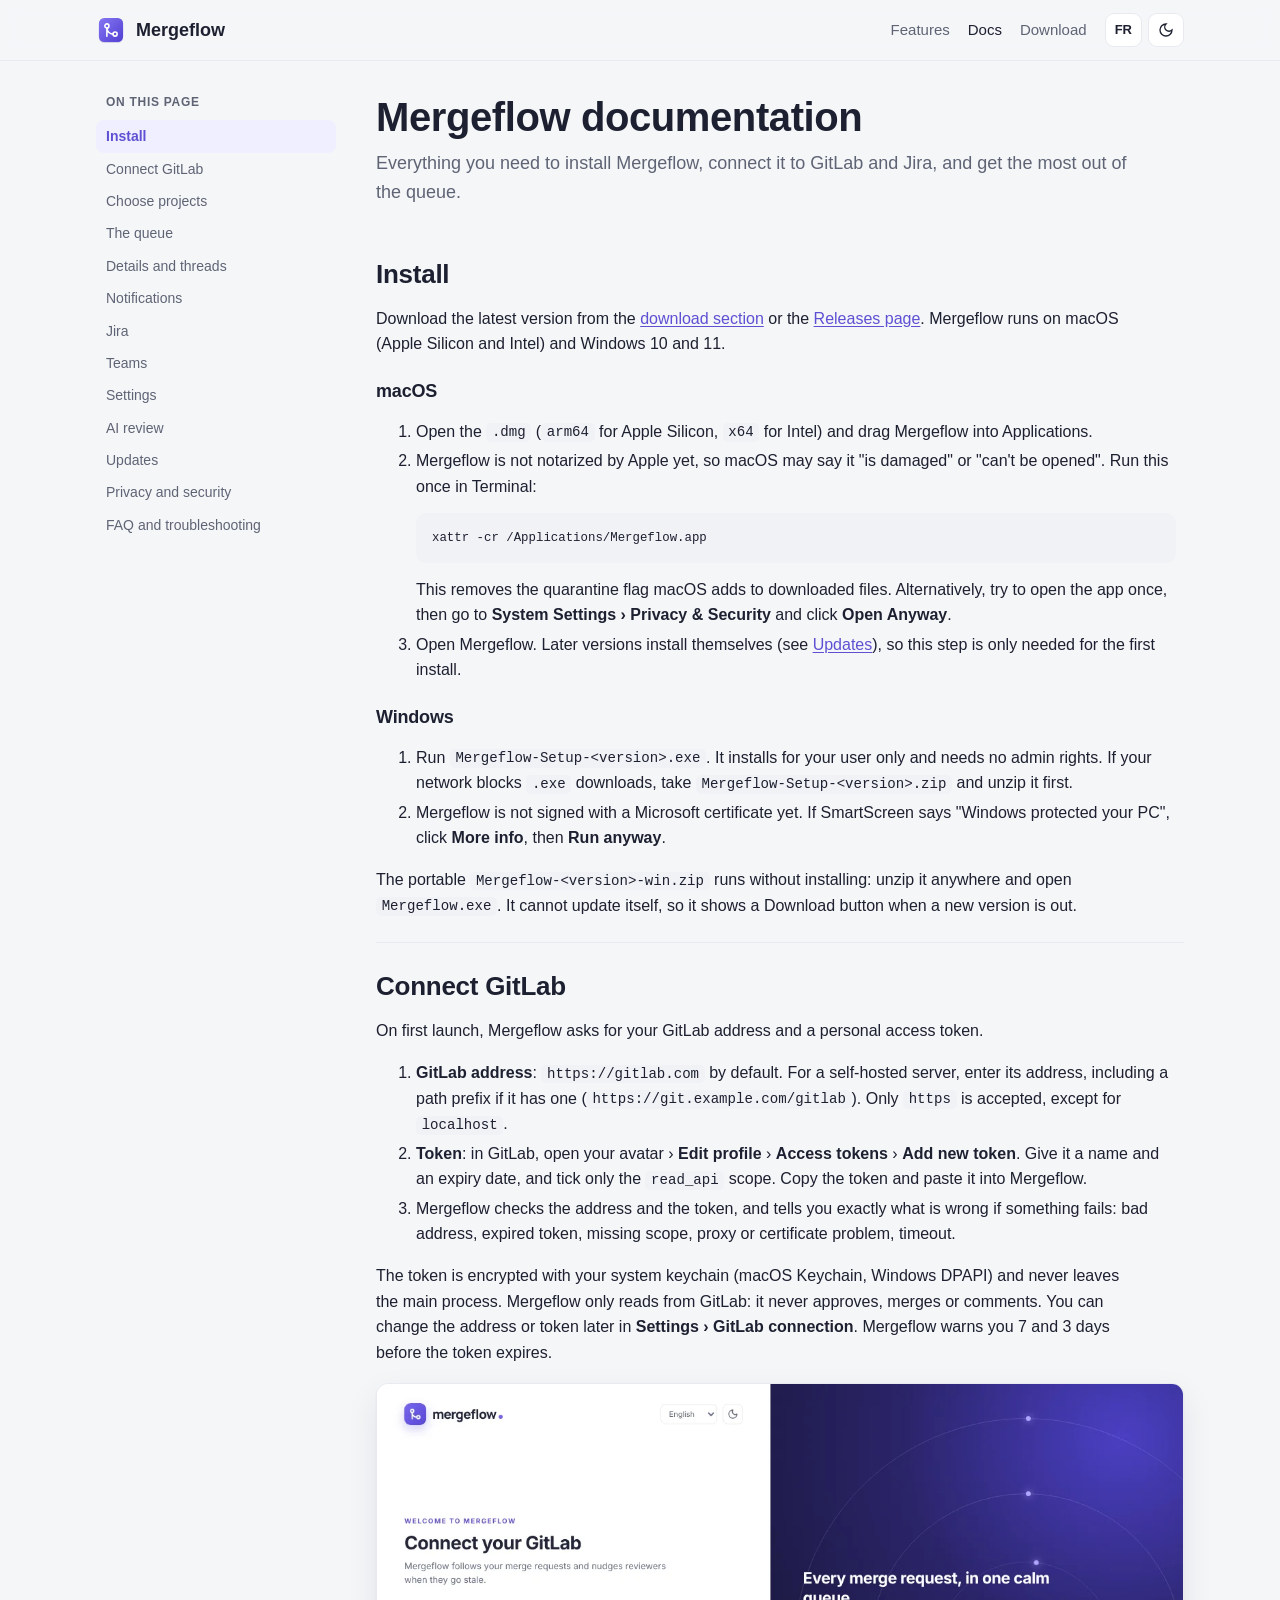
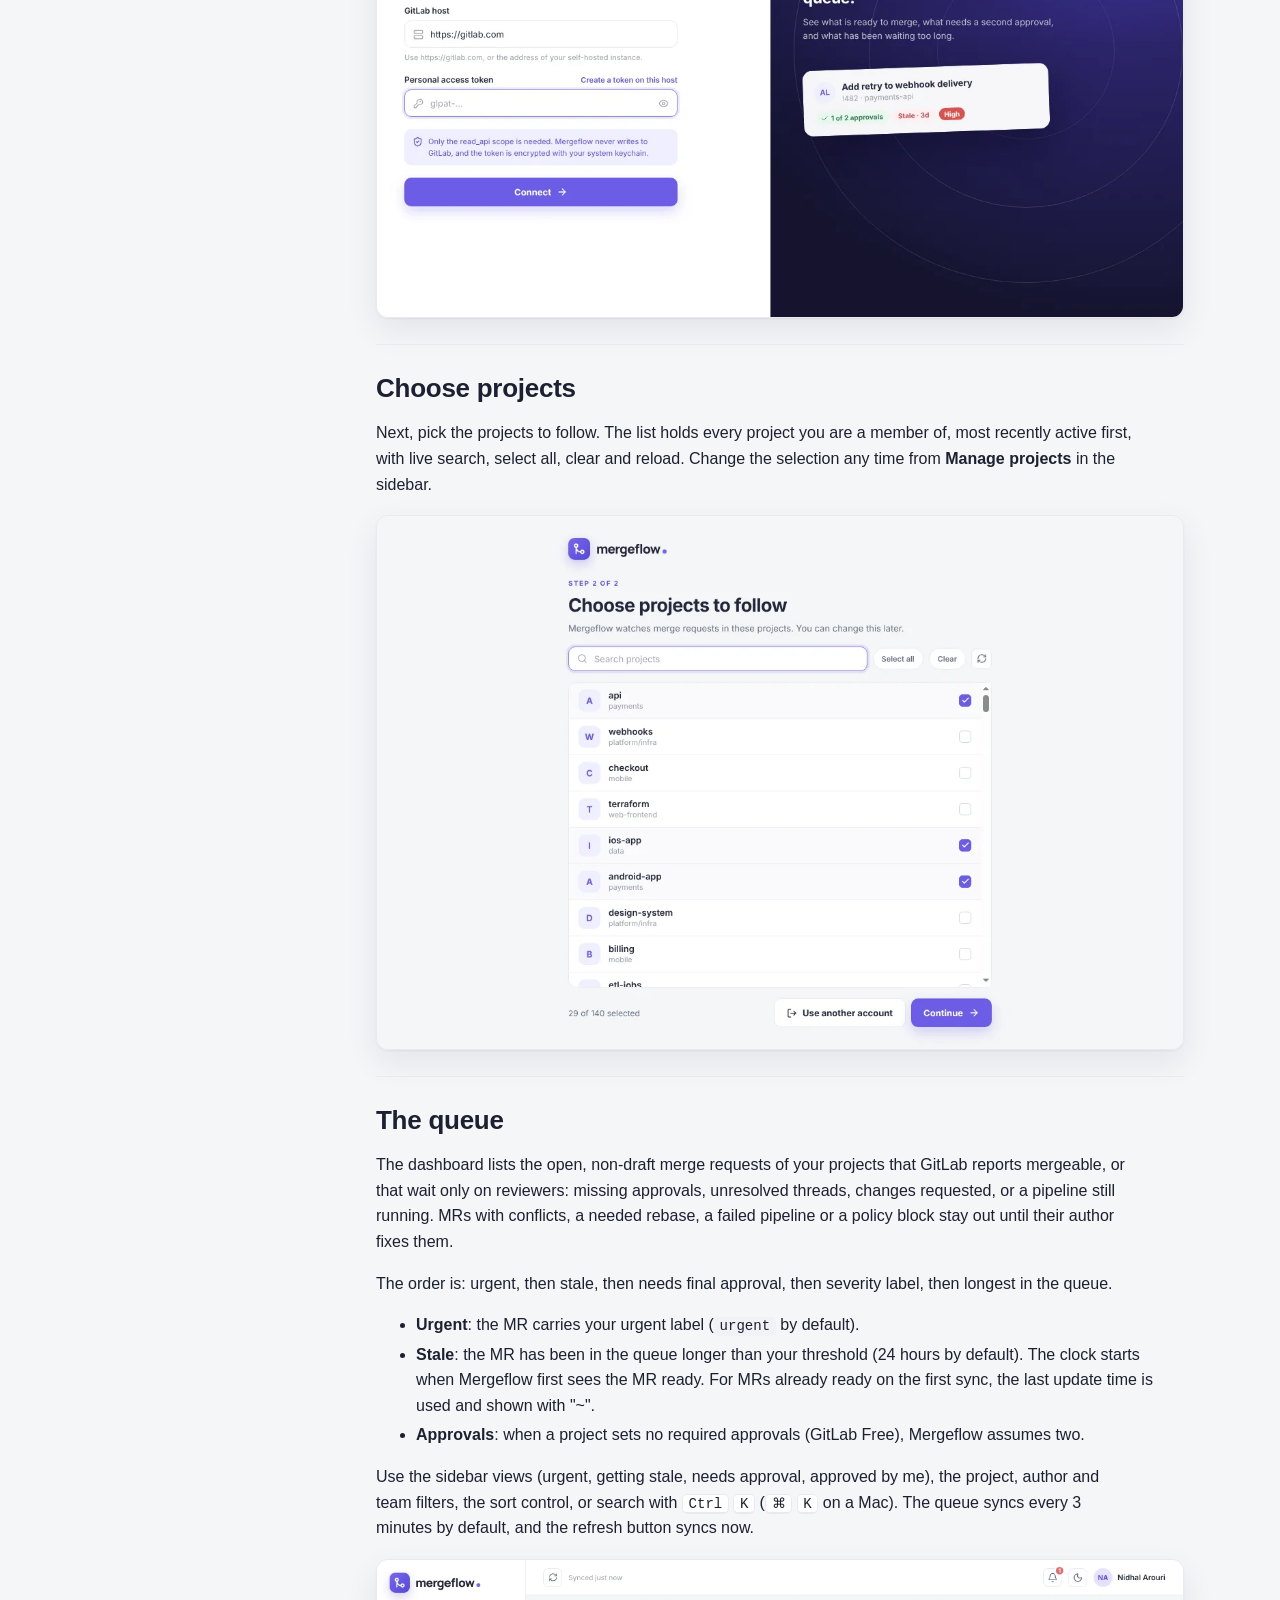
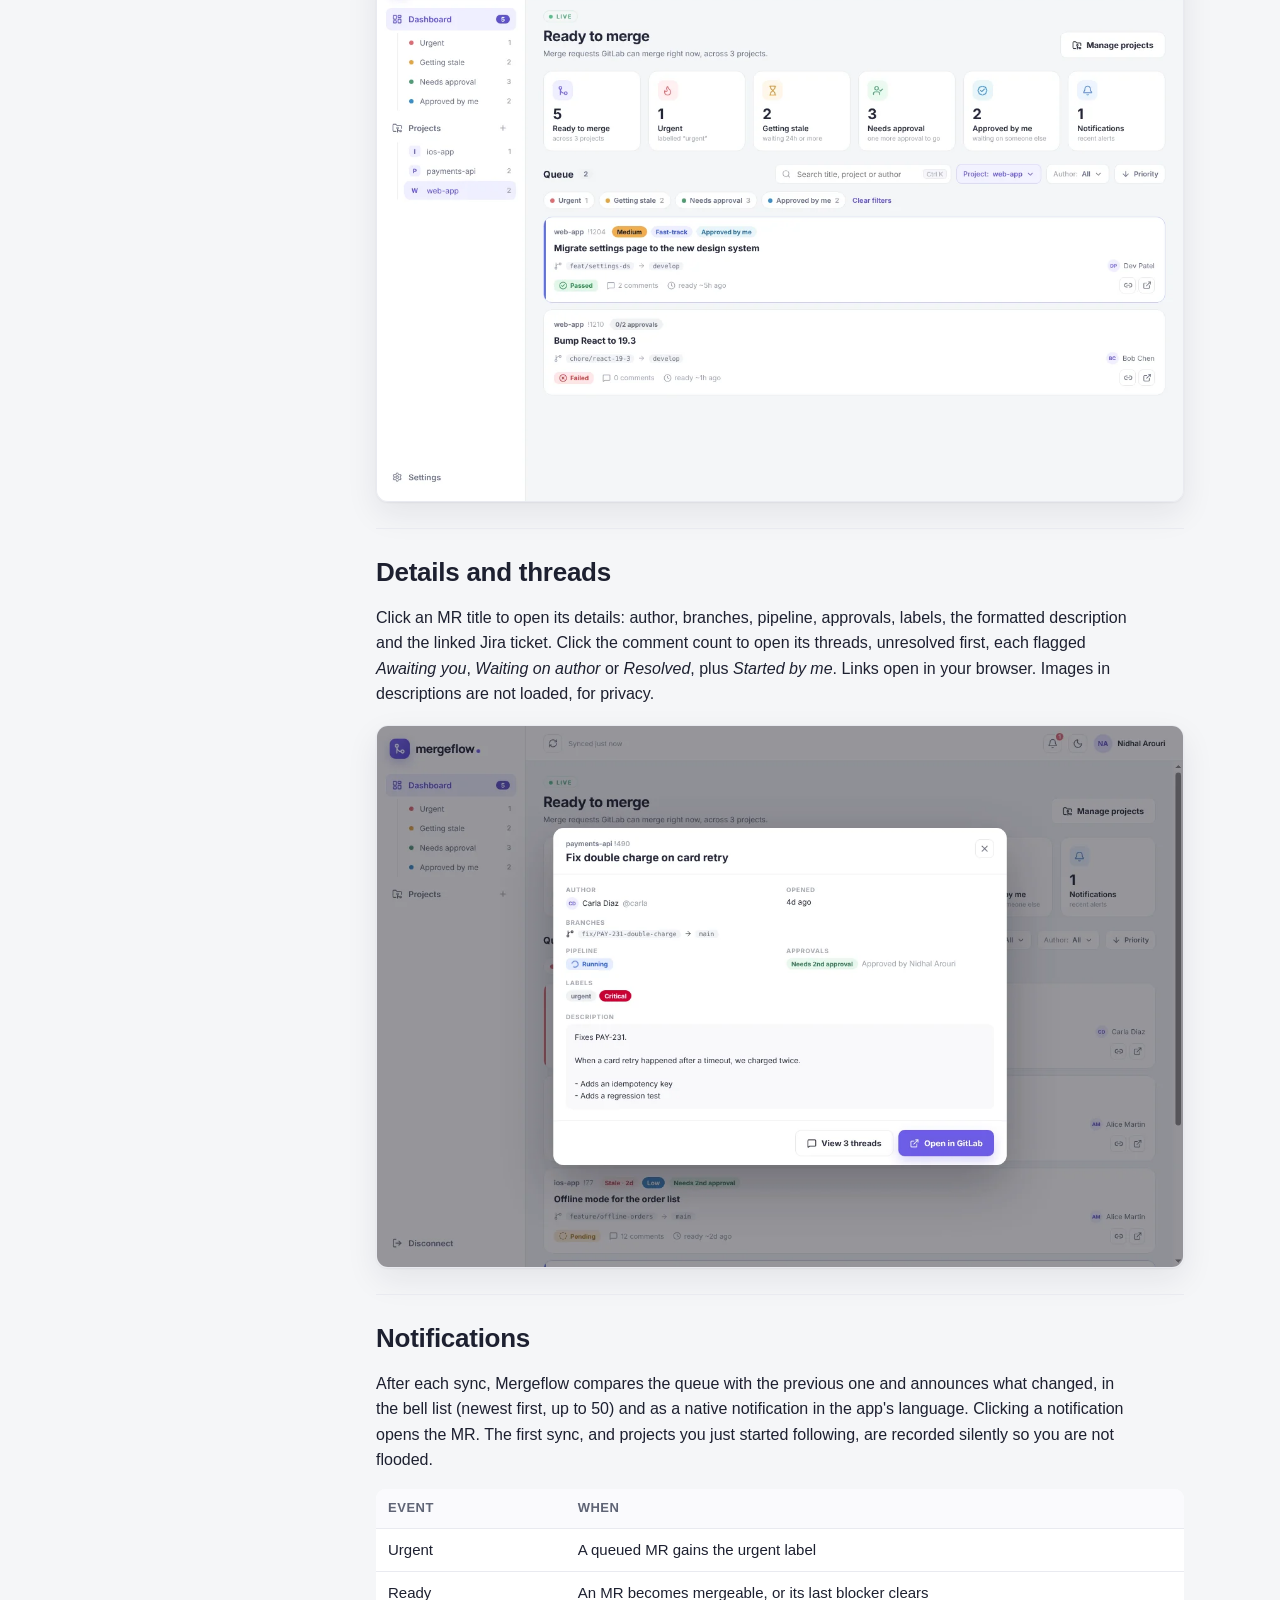
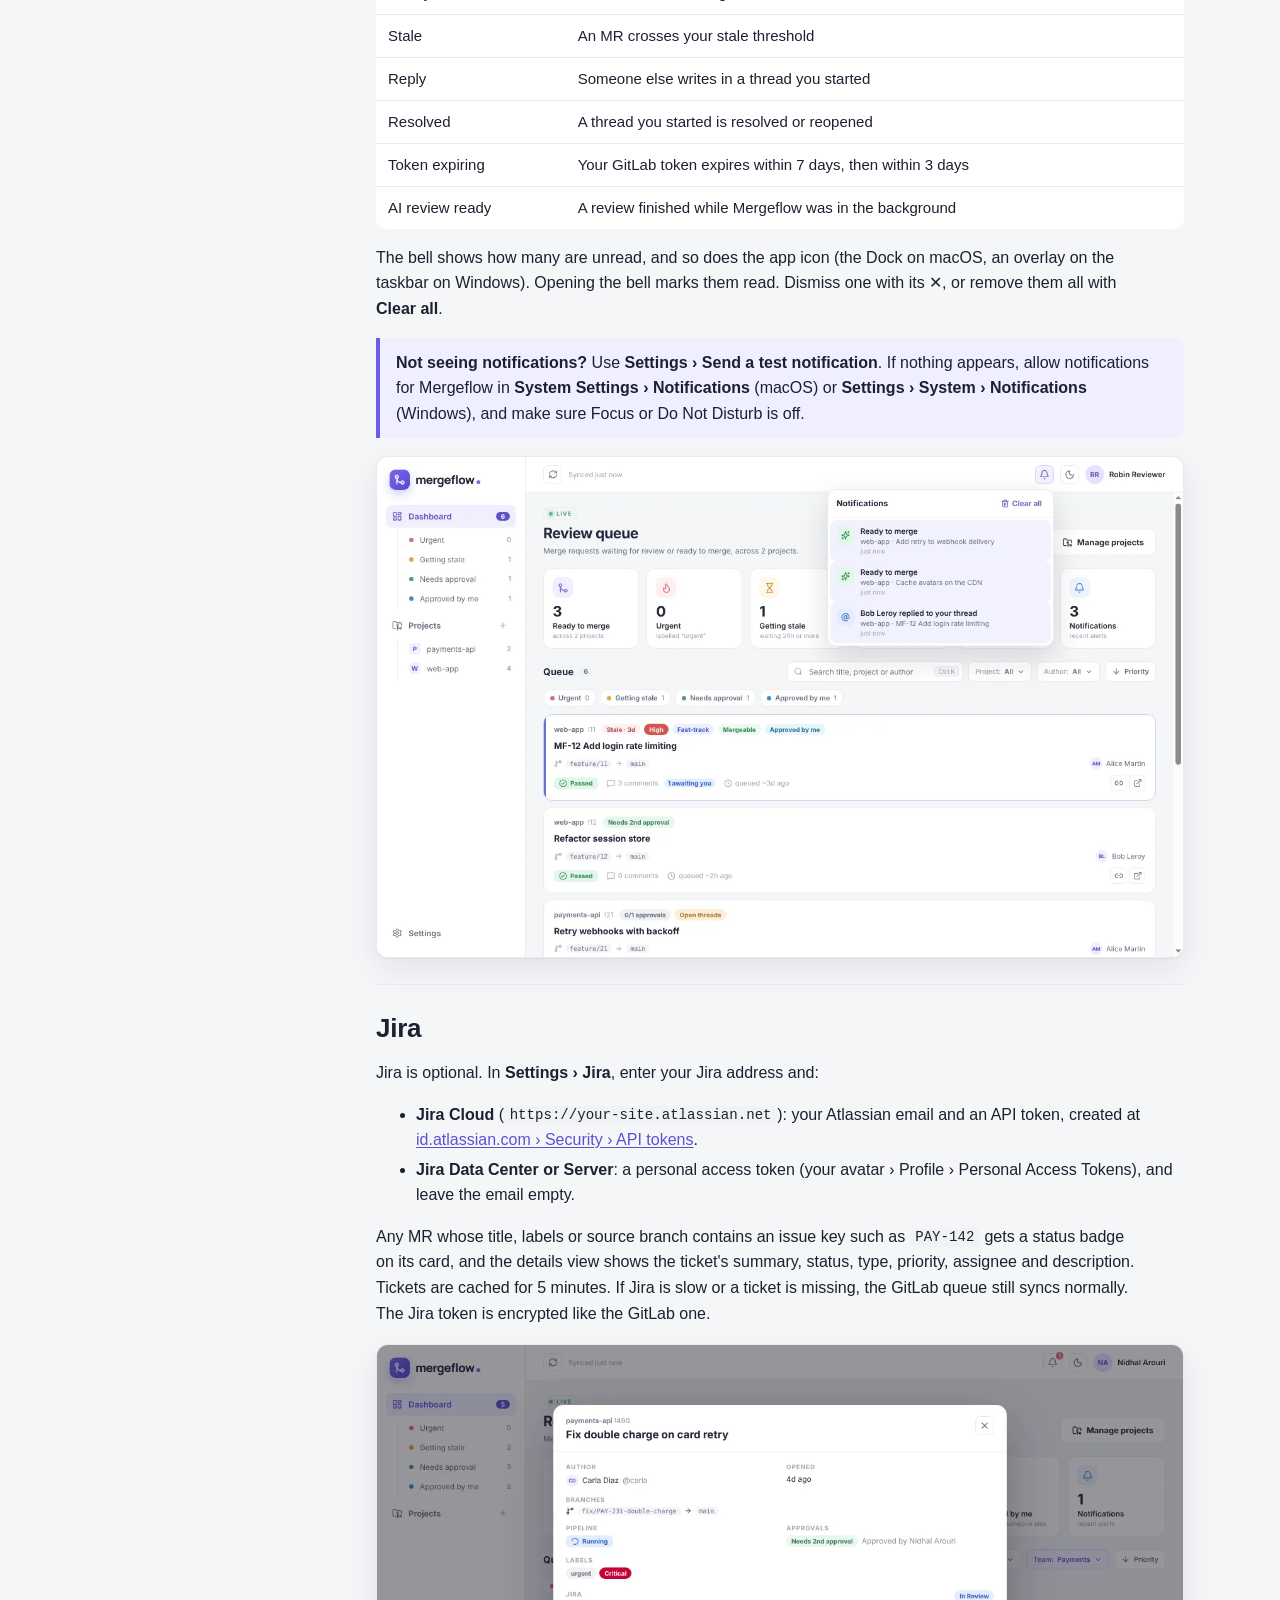
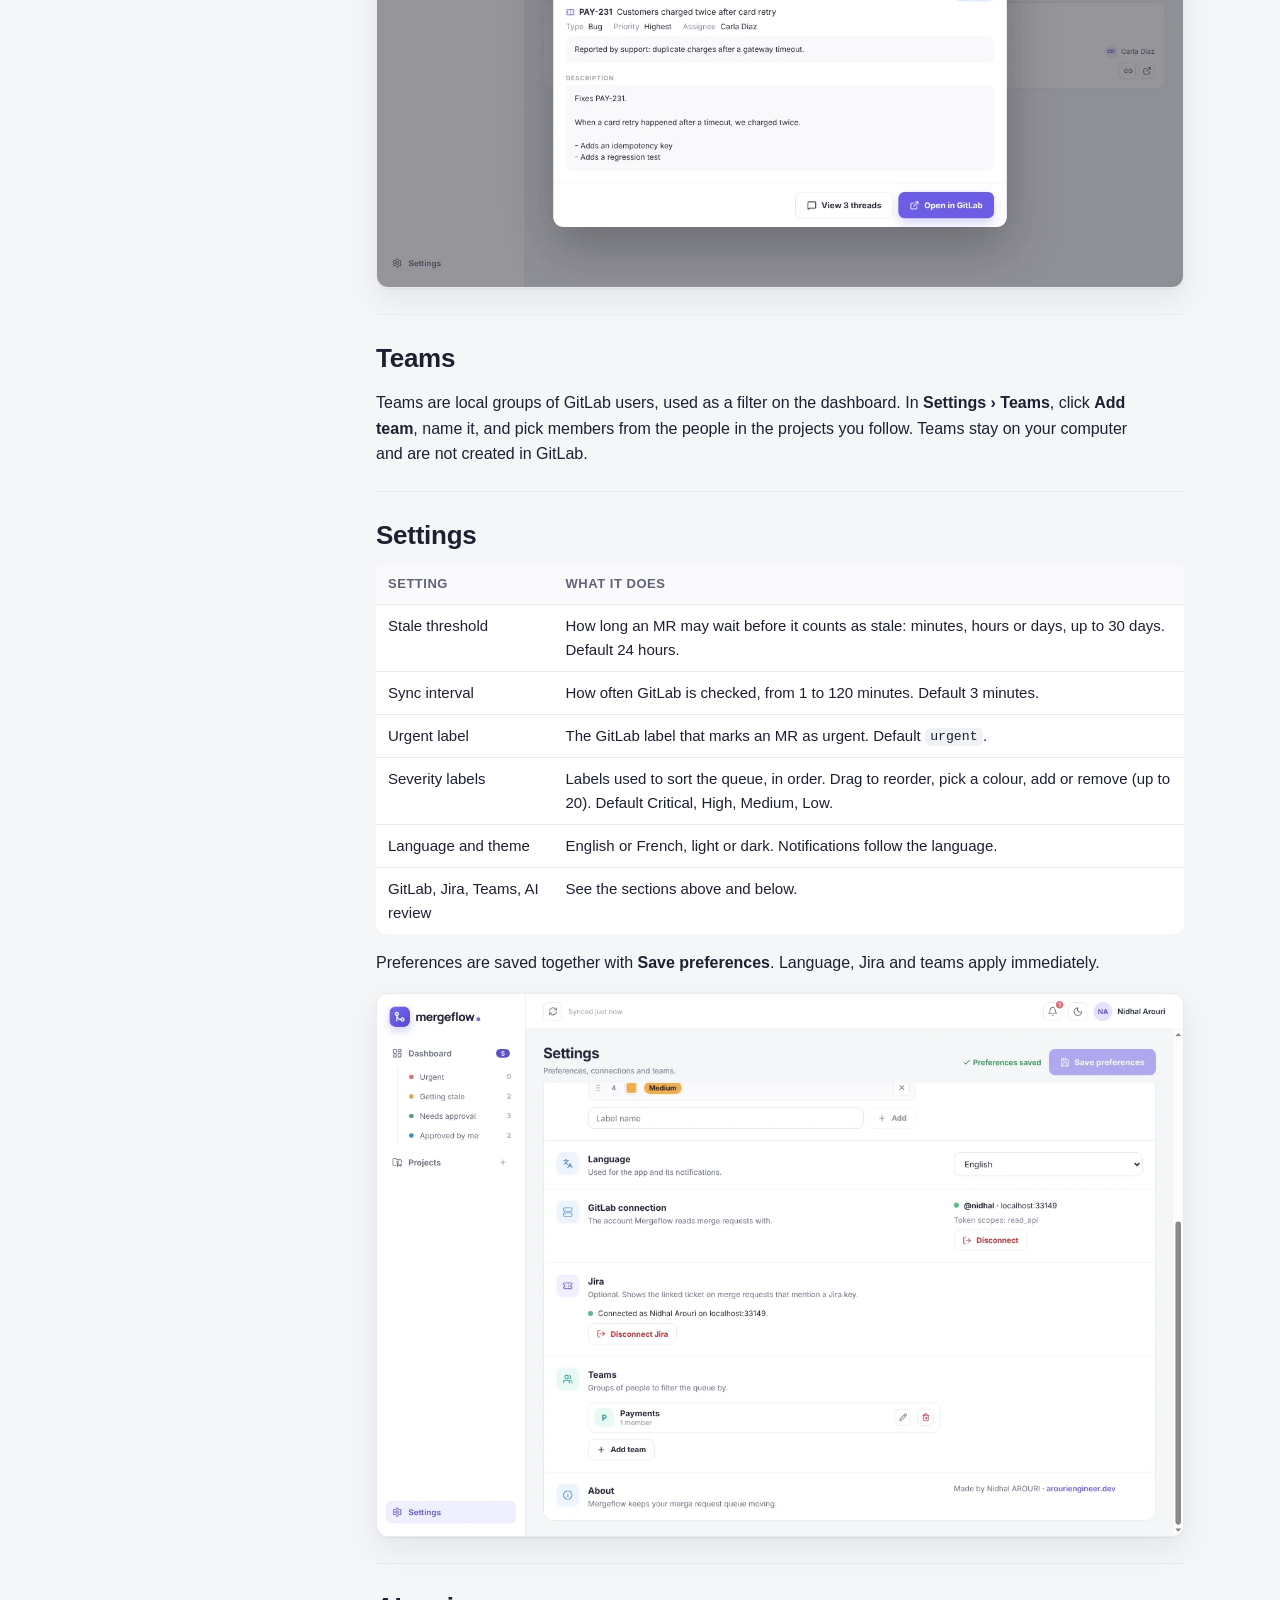
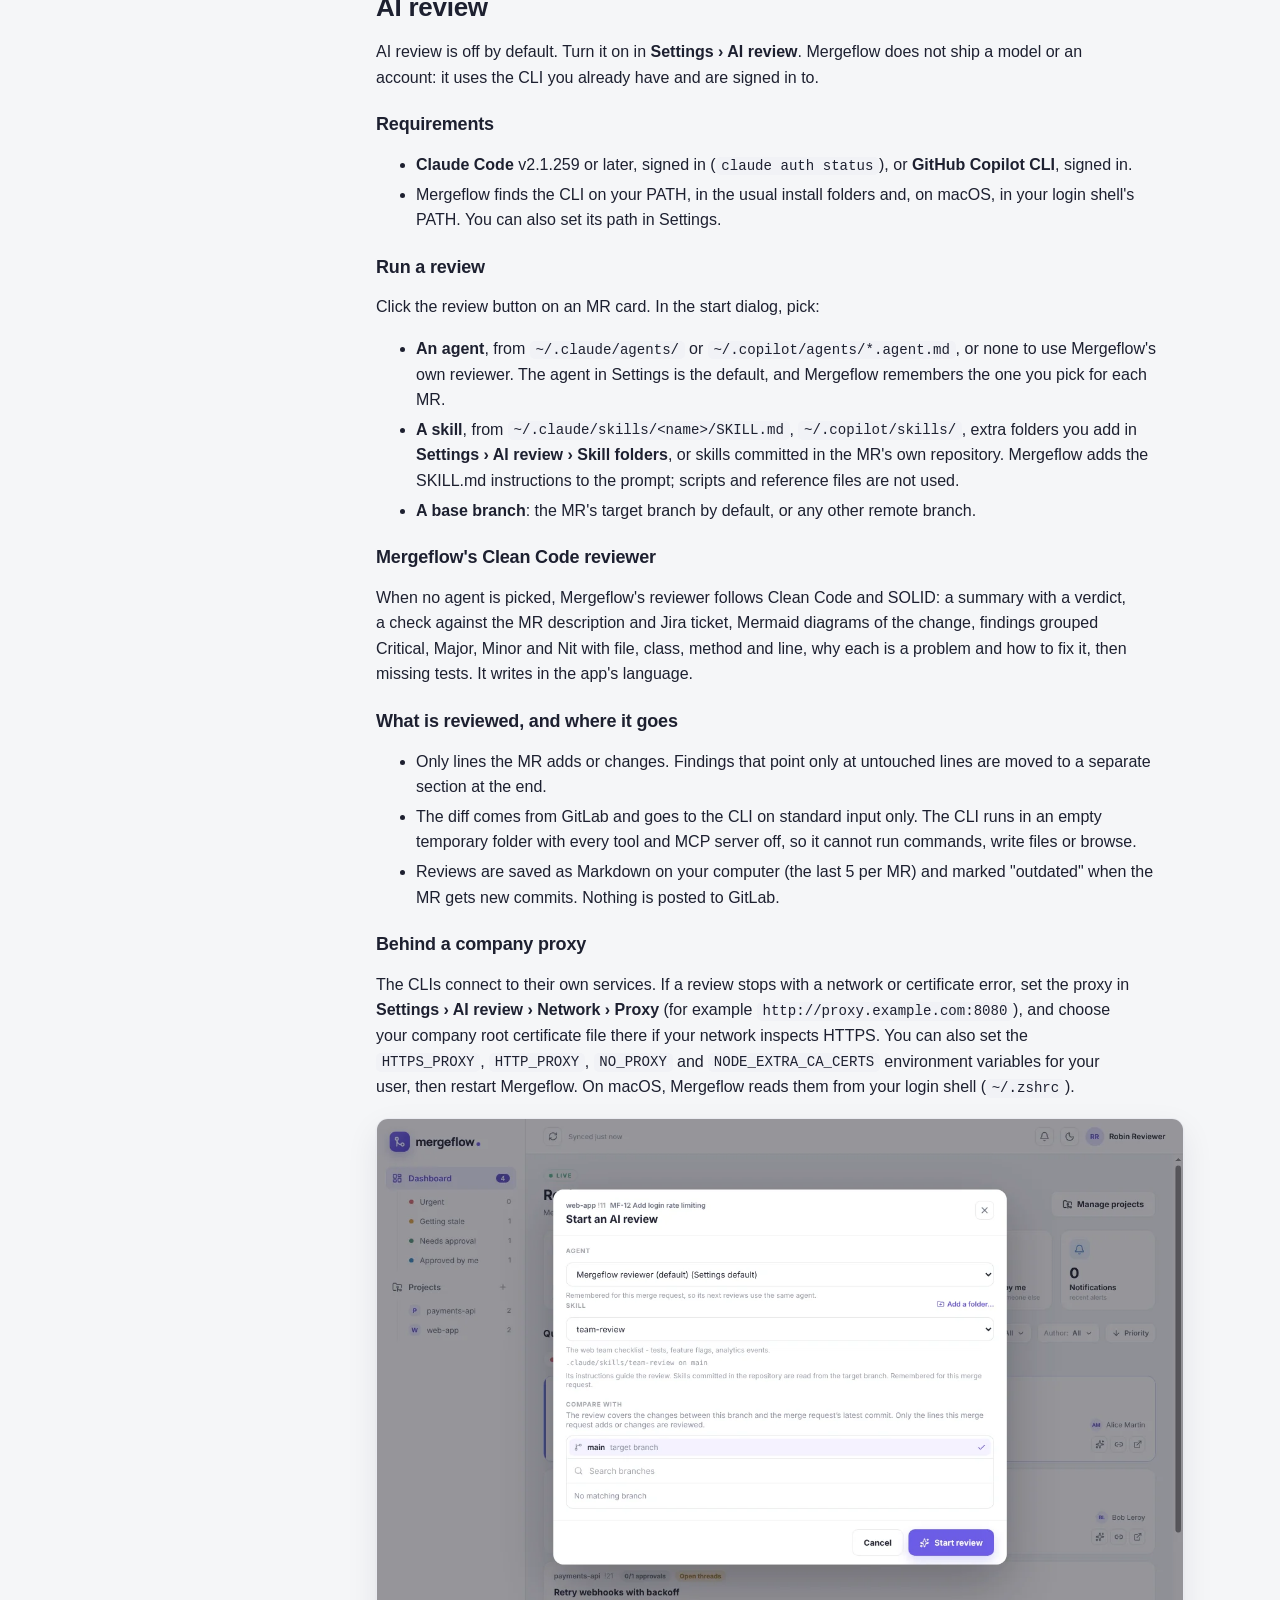
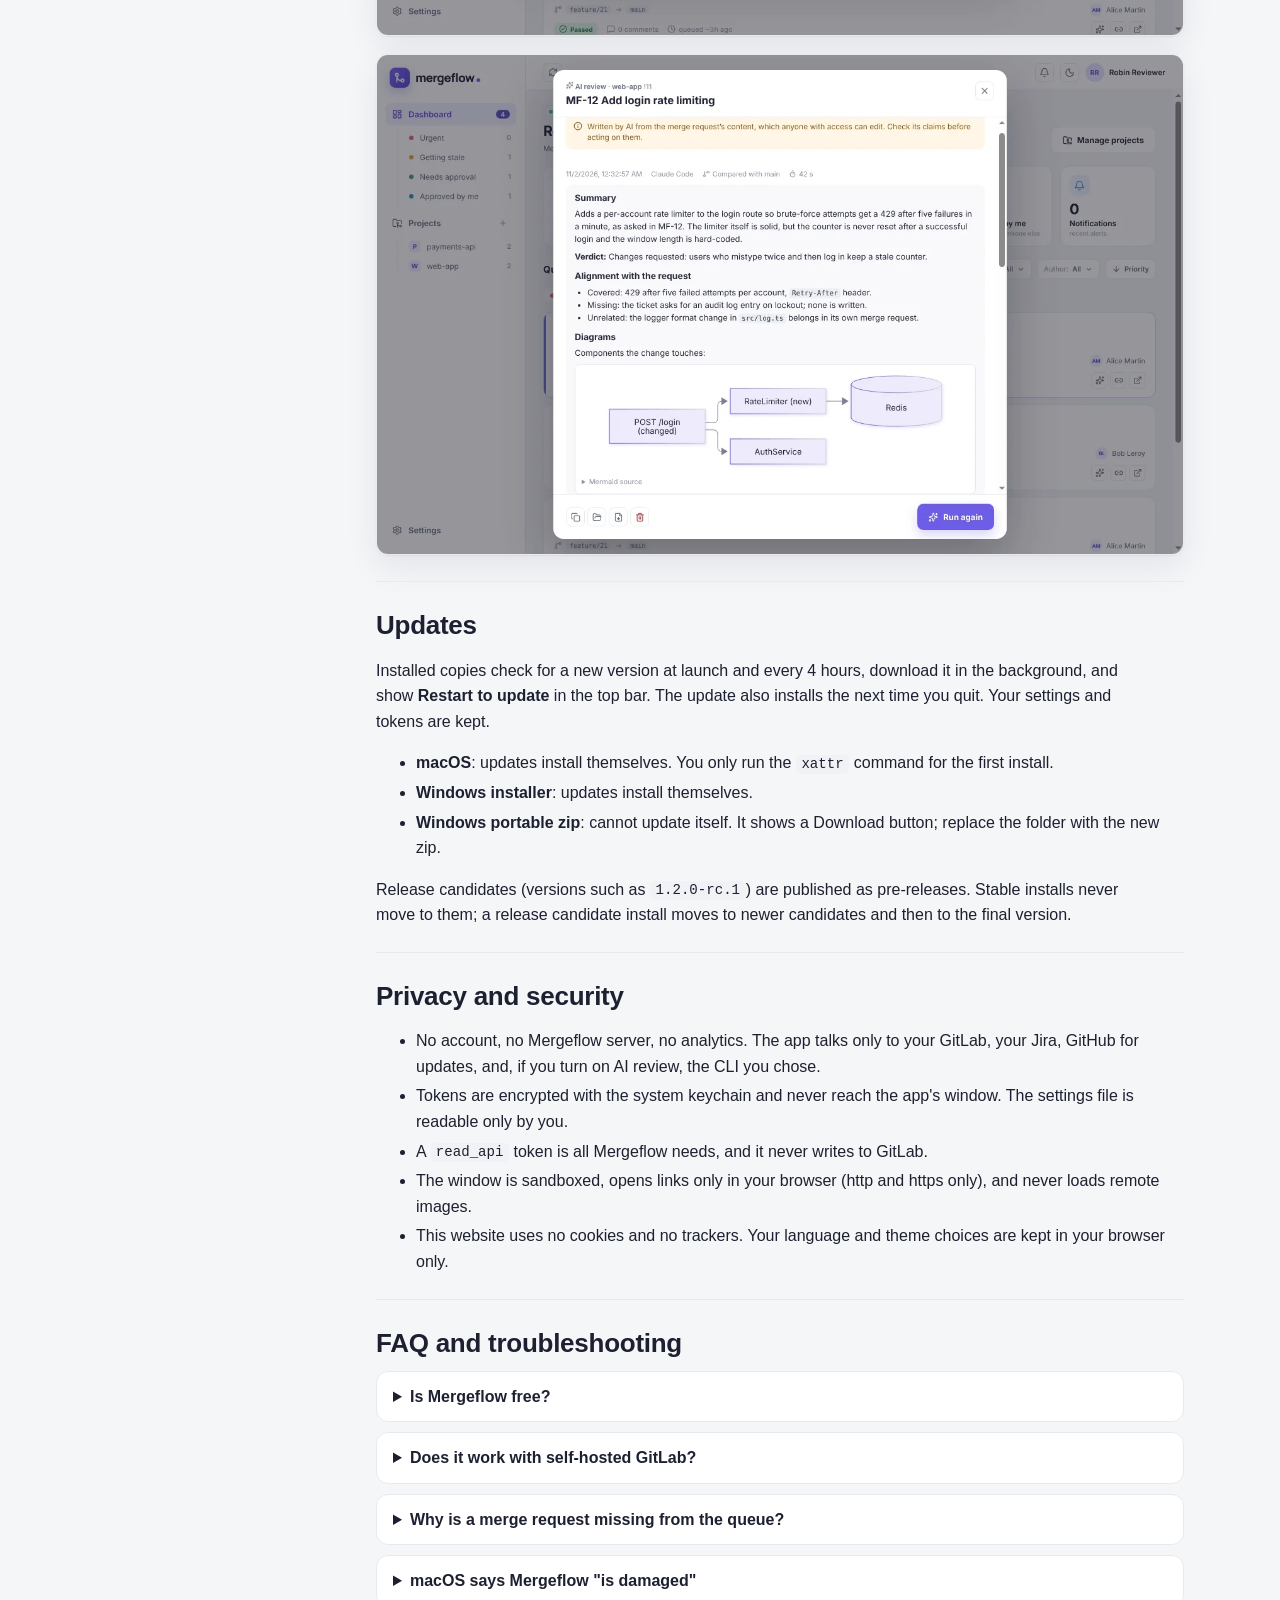
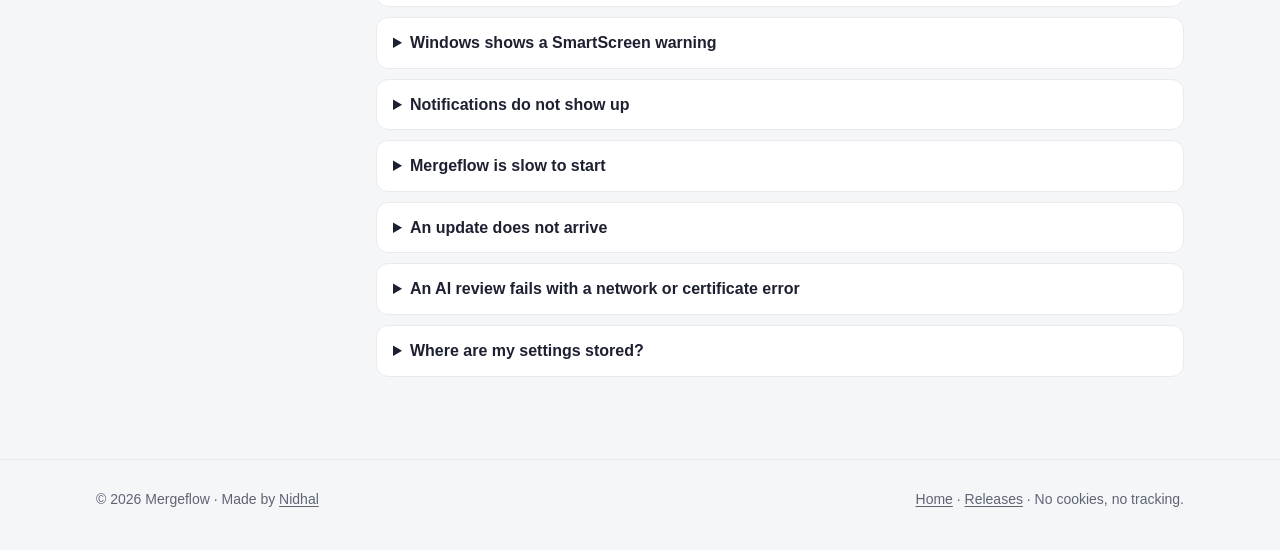
==== site/docs.html @ 9be0c027 "Add the Mergeflow website and documentation, published with GitHub Pages Landing page and docs in si" ====
<!doctype html>
<html lang="en" data-lang="en">
<head>
  <meta charset="utf-8">
  <meta name="viewport" content="width=device-width, initial-scale=1">
  <title>Mergeflow documentation</title>
  <meta name="title-en" content="Mergeflow documentation">
  <meta name="title-fr" content="Documentation de Mergeflow">
  <meta name="description" content="How to install Mergeflow, connect GitLab and Jira, read the merge request queue, set up notifications, teams and AI review, and fix common problems.">
  <meta name="color-scheme" content="light dark">
  <link rel="icon" href="assets/img/icon.svg" type="image/svg+xml">
  <link rel="icon" href="assets/img/icon.png" type="image/png">
  <link rel="stylesheet" href="assets/site.css">
  <script src="assets/site.js"></script>
</head>
<body>
<a class="skip" href="#main"><span lang="en">Skip to content</span><span lang="fr">Aller au contenu</span></a>

<header class="top">
  <div class="wrap">
    <a class="brand" href="./"><img src="assets/img/icon.svg" alt="" width="30" height="30">Mergeflow</a>
    <nav class="nav" aria-label="Main">
      <a class="hide-sm" href="./#features"><span lang="en">Features</span><span lang="fr">Fonctionnalités</span></a>
      <a href="docs.html" aria-current="page"><span lang="en">Docs</span><span lang="fr">Docs</span></a>
      <a href="./#download"><span lang="en">Download</span><span lang="fr">Télécharger</span></a>
      <div class="tools">
        <button class="icon-btn" id="lang-toggle" type="button" title="Français / English"><span lang="en">FR</span><span lang="fr">EN</span></button>
        <button class="icon-btn" id="theme-toggle" type="button" aria-label="Light or dark theme">
          <svg class="theme-light-icon" viewBox="0 0 24 24" fill="none" stroke="currentColor" stroke-width="2" stroke-linecap="round" aria-hidden="true"><path d="M12 3a6 6 0 0 0 9 9 9 9 0 1 1-9-9Z"/></svg>
          <svg class="theme-dark-icon" viewBox="0 0 24 24" fill="none" stroke="currentColor" stroke-width="2" stroke-linecap="round" aria-hidden="true"><circle cx="12" cy="12" r="4"/><path d="M12 2v2M12 20v2M4.9 4.9l1.4 1.4M17.7 17.7l1.4 1.4M2 12h2M20 12h2M6.3 17.7l-1.4 1.4M19.1 4.9l-1.4 1.4"/></svg>
        </button>
      </div>
    </nav>
  </div>
</header>

<div class="wrap docs">
  <nav class="toc" aria-label="Contents">
    <p class="toc-title"><span lang="en">On this page</span><span lang="fr">Sur cette page</span></p>
    <ol>
      <li><a href="#install"><span lang="en">Install</span><span lang="fr">Installer</span></a></li>
      <li><a href="#gitlab"><span lang="en">Connect GitLab</span><span lang="fr">Connecter GitLab</span></a></li>
      <li><a href="#projects"><span lang="en">Choose projects</span><span lang="fr">Choisir les projets</span></a></li>
      <li><a href="#queue"><span lang="en">The queue</span><span lang="fr">La file</span></a></li>
      <li><a href="#details"><span lang="en">Details and threads</span><span lang="fr">Détail et fils</span></a></li>
      <li><a href="#notifications"><span lang="en">Notifications</span><span lang="fr">Notifications</span></a></li>
      <li><a href="#jira">Jira</a></li>
      <li><a href="#teams"><span lang="en">Teams</span><span lang="fr">Équipes</span></a></li>
      <li><a href="#settings"><span lang="en">Settings</span><span lang="fr">Réglages</span></a></li>
      <li><a href="#ai-review"><span lang="en">AI review</span><span lang="fr">Revue IA</span></a></li>
      <li><a href="#updates"><span lang="en">Updates</span><span lang="fr">Mises à jour</span></a></li>
      <li><a href="#privacy"><span lang="en">Privacy and security</span><span lang="fr">Confidentialité et sécurité</span></a></li>
      <li><a href="#faq"><span lang="en">FAQ and troubleshooting</span><span lang="fr">FAQ et dépannage</span></a></li>
    </ol>
  </nav>

  <main class="doc" id="main">
    <h1><span lang="en">Mergeflow documentation</span><span lang="fr">Documentation de Mergeflow</span></h1>
    <p class="lead"><span lang="en">Everything you need to install Mergeflow, connect it to GitLab and Jira, and get the most out of the queue.</span><span lang="fr">Tout pour installer Mergeflow, le connecter à GitLab et à Jira, et tirer le meilleur de la file.</span></p>

    <!-- Install -->
    <section id="install">
      <h2><span lang="en">Install</span><span lang="fr">Installer</span></h2>
      <p><span lang="en">Download the latest version from the <a href="./#download">download section</a> or the <a href="https://github.com/Iruora/mergeflow-releases/releases/latest">Releases page</a>. Mergeflow runs on macOS (Apple Silicon and Intel) and Windows 10 and 11.</span><span lang="fr">Téléchargez la dernière version depuis la <a href="./#download">section Télécharger</a> ou la <a href="https://github.com/Iruora/mergeflow-releases/releases/latest">page des versions</a>. Mergeflow fonctionne sur macOS (Apple Silicon et Intel) et sur Windows 10 et 11.</span></p>

      <h3 id="install-mac">macOS</h3>
      <div lang="en">
        <ol>
          <li>Open the <code>.dmg</code> (<code>arm64</code> for Apple Silicon, <code>x64</code> for Intel) and drag Mergeflow into Applications.</li>
          <li>Mergeflow is not notarized by Apple yet, so macOS may say it "is damaged" or "can't be opened". Run this once in Terminal:
            <pre><code>xattr -cr /Applications/Mergeflow.app</code></pre>
            This removes the quarantine flag macOS adds to downloaded files. Alternatively, try to open the app once, then go to <strong>System Settings › Privacy &amp; Security</strong> and click <strong>Open Anyway</strong>.</li>
          <li>Open Mergeflow. Later versions install themselves (see <a href="#updates">Updates</a>), so this step is only needed for the first install.</li>
        </ol>
      </div>
      <div lang="fr">
        <ol>
          <li>Ouvrez le <code>.dmg</code> (<code>arm64</code> pour Apple Silicon, <code>x64</code> pour Intel) et glissez Mergeflow dans Applications.</li>
          <li>Mergeflow n'est pas encore notarisé par Apple : macOS peut dire qu'il « est endommagé » ou « ne peut pas être ouvert ». Lancez une fois dans le Terminal :
            <pre><code>xattr -cr /Applications/Mergeflow.app</code></pre>
            Cela retire l'attribut de quarantaine que macOS ajoute aux fichiers téléchargés. Sinon, essayez d'ouvrir l'application une fois, puis allez dans <strong>Réglages Système › Confidentialité et sécurité</strong> et cliquez sur <strong>Ouvrir quand même</strong>.</li>
          <li>Ouvrez Mergeflow. Les versions suivantes s'installent toutes seules (voir <a href="#updates">Mises à jour</a>) : cette étape ne sert qu'à la première installation.</li>
        </ol>
      </div>

      <h3 id="install-windows">Windows</h3>
      <div lang="en">
        <ol>
          <li>Run <code>Mergeflow-Setup-&lt;version&gt;.exe</code>. It installs for your user only and needs no admin rights. If your network blocks <code>.exe</code> downloads, take <code>Mergeflow-Setup-&lt;version&gt;.zip</code> and unzip it first.</li>
          <li>Mergeflow is not signed with a Microsoft certificate yet. If SmartScreen says "Windows protected your PC", click <strong>More info</strong>, then <strong>Run anyway</strong>.</li>
        </ol>
        <p>The portable <code>Mergeflow-&lt;version&gt;-win.zip</code> runs without installing: unzip it anywhere and open <code>Mergeflow.exe</code>. It cannot update itself, so it shows a Download button when a new version is out.</p>
      </div>
      <div lang="fr">
        <ol>
          <li>Lancez <code>Mergeflow-Setup-&lt;version&gt;.exe</code>. Il s'installe pour votre utilisateur seulement, sans droits administrateur. Si votre réseau bloque les <code>.exe</code>, prenez <code>Mergeflow-Setup-&lt;version&gt;.zip</code> et décompressez-le d'abord.</li>
          <li>Mergeflow n'est pas encore signé par un certificat Microsoft. Si SmartScreen affiche « Windows a protégé votre ordinateur », cliquez sur <strong>Informations complémentaires</strong>, puis <strong>Exécuter quand même</strong>.</li>
        </ol>
        <p>Le <code>Mergeflow-&lt;version&gt;-win.zip</code> portable se lance sans installation : décompressez-le n'importe où et ouvrez <code>Mergeflow.exe</code>. Il ne peut pas se mettre à jour : il affiche un bouton Télécharger quand une nouvelle version sort.</p>
      </div>
    </section>

    <!-- GitLab -->
    <section id="gitlab">
      <h2><span lang="en">Connect GitLab</span><span lang="fr">Connecter GitLab</span></h2>
      <div lang="en">
        <p>On first launch, Mergeflow asks for your GitLab address and a personal access token.</p>
        <ol>
          <li><strong>GitLab address</strong>: <code>https://gitlab.com</code> by default. For a self-hosted server, enter its address, including a path prefix if it has one (<code>https://git.example.com/gitlab</code>). Only <code>https</code> is accepted, except for <code>localhost</code>.</li>
          <li><strong>Token</strong>: in GitLab, open your avatar › <strong>Edit profile</strong> › <strong>Access tokens</strong> › <strong>Add new token</strong>. Give it a name and an expiry date, and tick only the <code>read_api</code> scope. Copy the token and paste it into Mergeflow.</li>
          <li>Mergeflow checks the address and the token, and tells you exactly what is wrong if something fails: bad address, expired token, missing scope, proxy or certificate problem, timeout.</li>
        </ol>
        <p>The token is encrypted with your system keychain (macOS Keychain, Windows DPAPI) and never leaves the main process. Mergeflow only reads from GitLab: it never approves, merges or comments. You can change the address or token later in <strong>Settings › GitLab connection</strong>. Mergeflow warns you 7 and 3 days before the token expires.</p>
      </div>
      <div lang="fr">
        <p>Au premier lancement, Mergeflow demande l'adresse de votre GitLab et un jeton d'accès personnel.</p>
        <ol>
          <li><strong>Adresse GitLab</strong> : <code>https://gitlab.com</code> par défaut. Pour un serveur auto-hébergé, saisissez son adresse, avec son préfixe de chemin s'il en a un (<code>https://git.example.com/gitlab</code>). Seul <code>https</code> est accepté, sauf pour <code>localhost</code>.</li>
          <li><strong>Jeton</strong> : dans GitLab, ouvrez votre avatar › <strong>Modifier le profil</strong> › <strong>Jetons d'accès</strong> › <strong>Ajouter un jeton</strong>. Donnez-lui un nom et une date d'expiration, et cochez seulement le scope <code>read_api</code>. Copiez le jeton et collez-le dans Mergeflow.</li>
          <li>Mergeflow vérifie l'adresse et le jeton, et dit précisément ce qui ne va pas en cas d'échec : adresse invalide, jeton expiré, scope manquant, proxy, certificat, délai dépassé.</li>
        </ol>
        <p>Le jeton est chiffré avec le trousseau du système (Trousseau macOS, DPAPI Windows) et ne quitte jamais le processus principal. Mergeflow ne fait que lire GitLab : il n'approuve, ne fusionne et ne commente jamais. Vous pouvez changer l'adresse ou le jeton dans <strong>Réglages › Connexion GitLab</strong>. Mergeflow vous prévient 7 et 3 jours avant l'expiration du jeton.</p>
      </div>
      <figure>
        <img src="assets/img/welcome.webp" width="1180" height="780" loading="lazy" alt="Welcome page asking for the GitLab address and token">
      </figure>
    </section>

    <!-- Projects -->
    <section id="projects">
      <h2><span lang="en">Choose projects</span><span lang="fr">Choisir les projets</span></h2>
      <p><span lang="en">Next, pick the projects to follow. The list holds every project you are a member of, most recently active first, with live search, select all, clear and reload. Change the selection any time from <strong>Manage projects</strong> in the sidebar.</span><span lang="fr">Ensuite, choisissez les projets à suivre. La liste contient tous les projets dont vous êtes membre, les plus actifs en premier, avec recherche instantanée, tout sélectionner, effacer et recharger. Modifiez la sélection à tout moment depuis <strong>Gérer les projets</strong> dans la barre latérale.</span></p>
      <figure>
        <img src="assets/img/projects.webp" width="1180" height="780" loading="lazy" alt="Project chooser with search and checkboxes">
      </figure>
    </section>

    <!-- Queue -->
    <section id="queue">
      <h2><span lang="en">The queue</span><span lang="fr">La file</span></h2>
      <div lang="en">
        <p>The dashboard lists the open, non-draft merge requests of your projects that GitLab reports mergeable, or that wait only on reviewers: missing approvals, unresolved threads, changes requested, or a pipeline still running. MRs with conflicts, a needed rebase, a failed pipeline or a policy block stay out until their author fixes them.</p>
        <p>The order is: urgent, then stale, then needs final approval, then severity label, then longest in the queue.</p>
        <ul>
          <li><strong>Urgent</strong>: the MR carries your urgent label (<code>urgent</code> by default).</li>
          <li><strong>Stale</strong>: the MR has been in the queue longer than your threshold (24 hours by default). The clock starts when Mergeflow first sees the MR ready. For MRs already ready on the first sync, the last update time is used and shown with "~".</li>
          <li><strong>Approvals</strong>: when a project sets no required approvals (GitLab Free), Mergeflow assumes two.</li>
        </ul>
        <p>Use the sidebar views (urgent, getting stale, needs approval, approved by me), the project, author and team filters, the sort control, or search with <kbd>Ctrl</kbd> <kbd>K</kbd> (<kbd>⌘</kbd> <kbd>K</kbd> on a Mac). The queue syncs every 3 minutes by default, and the refresh button syncs now.</p>
      </div>
      <div lang="fr">
        <p>Le tableau de bord liste les merge requests ouvertes, hors brouillons, de vos projets que GitLab déclare fusionnables, ou qui n'attendent que des relecteurs : approbations manquantes, fils non résolus, modifications demandées, ou pipeline en cours. Les MR en conflit, à rebaser, au pipeline échoué ou bloquées par une règle restent hors de la file jusqu'à ce que l'auteur corrige.</p>
        <p>L'ordre est : urgentes, puis en retard, puis dernière approbation attendue, puis label de gravité, puis ancienneté dans la file.</p>
        <ul>
          <li><strong>Urgente</strong> : la MR porte votre label d'urgence (<code>urgent</code> par défaut).</li>
          <li><strong>En retard</strong> : la MR est dans la file depuis plus longtemps que votre seuil (24 heures par défaut). Le compteur part du moment où Mergeflow voit la MR prête. Pour les MR déjà prêtes à la première synchronisation, la date de dernière mise à jour sert d'estimation, affichée avec « ~ ».</li>
          <li><strong>Approbations</strong> : quand un projet n'exige aucune approbation (GitLab Free), Mergeflow en suppose deux.</li>
        </ul>
        <p>Utilisez les vues de la barre latérale (urgentes, bientôt en retard, à approuver, approuvées par moi), les filtres par projet, auteur et équipe, le tri, ou la recherche avec <kbd>Ctrl</kbd> <kbd>K</kbd> (<kbd>⌘</kbd> <kbd>K</kbd> sur Mac). La file se synchronise toutes les 3 minutes par défaut, et le bouton d'actualisation la synchronise tout de suite.</p>
      </div>
      <figure>
        <img src="assets/img/sidebar.webp" width="1280" height="860" loading="lazy" alt="Dashboard with summary cards, filters and merge request cards">
      </figure>
    </section>

    <!-- Details -->
    <section id="details">
      <h2><span lang="en">Details and threads</span><span lang="fr">Détail et fils de discussion</span></h2>
      <p><span lang="en">Click an MR title to open its details: author, branches, pipeline, approvals, labels, the formatted description and the linked Jira ticket. Click the comment count to open its threads, unresolved first, each flagged <em>Awaiting you</em>, <em>Waiting on author</em> or <em>Resolved</em>, plus <em>Started by me</em>. Links open in your browser. Images in descriptions are not loaded, for privacy.</span><span lang="fr">Cliquez sur le titre d'une MR pour ouvrir son détail : auteur, branches, pipeline, approbations, labels, description mise en forme et ticket Jira lié. Cliquez sur le nombre de commentaires pour ouvrir ses fils, les non résolus d'abord, chacun marqué <em>Vous attend</em>, <em>Attend l'auteur</em> ou <em>Résolu</em>, plus <em>Ouvert par moi</em>. Les liens s'ouvrent dans votre navigateur. Les images des descriptions ne sont pas chargées, pour votre confidentialité.</span></p>
      <figure>
        <img src="assets/img/details.webp" width="1280" height="860" loading="lazy" alt="Merge request details modal">
      </figure>
    </section>

    <!-- Notifications -->
    <section id="notifications">
      <h2><span lang="en">Notifications</span><span lang="fr">Notifications</span></h2>
      <p><span lang="en">After each sync, Mergeflow compares the queue with the previous one and announces what changed, in the bell list (newest first, up to 50) and as a native notification in the app's language. Clicking a notification opens the MR. The first sync, and projects you just started following, are recorded silently so you are not flooded.</span><span lang="fr">Après chaque synchronisation, Mergeflow compare la file à la précédente et annonce ce qui a changé, dans la liste de la cloche (les plus récentes d'abord, jusqu'à 50) et par une notification native dans la langue de l'application. Un clic sur une notification ouvre la MR. La première synchronisation et les projets tout juste suivis sont enregistrés en silence, pour ne pas vous submerger.</span></p>
      <div class="table-wrap">
        <table>
          <thead><tr><th><span lang="en">Event</span><span lang="fr">Événement</span></th><th><span lang="en">When</span><span lang="fr">Quand</span></th></tr></thead>
          <tbody>
            <tr><td><span lang="en">Urgent</span><span lang="fr">Urgente</span></td><td><span lang="en">A queued MR gains the urgent label</span><span lang="fr">Une MR de la file reçoit le label d'urgence</span></td></tr>
            <tr><td><span lang="en">Ready</span><span lang="fr">Prête</span></td><td><span lang="en">An MR becomes mergeable, or its last blocker clears</span><span lang="fr">Une MR devient fusionnable, ou son dernier blocage est levé</span></td></tr>
            <tr><td><span lang="en">Stale</span><span lang="fr">En retard</span></td><td><span lang="en">An MR crosses your stale threshold</span><span lang="fr">Une MR dépasse votre seuil de retard</span></td></tr>
            <tr><td><span lang="en">Reply</span><span lang="fr">Réponse</span></td><td><span lang="en">Someone else writes in a thread you started</span><span lang="fr">Quelqu'un d'autre écrit dans un fil que vous avez ouvert</span></td></tr>
            <tr><td><span lang="en">Resolved</span><span lang="fr">Résolu</span></td><td><span lang="en">A thread you started is resolved or reopened</span><span lang="fr">Un fil que vous avez ouvert est résolu ou rouvert</span></td></tr>
            <tr><td><span lang="en">Token expiring</span><span lang="fr">Jeton expirant</span></td><td><span lang="en">Your GitLab token expires within 7 days, then within 3 days</span><span lang="fr">Votre jeton GitLab expire dans 7 jours, puis dans 3 jours</span></td></tr>
            <tr><td><span lang="en">AI review ready</span><span lang="fr">Revue IA prête</span></td><td><span lang="en">A review finished while Mergeflow was in the background</span><span lang="fr">Une revue s'est terminée pendant que Mergeflow était en arrière-plan</span></td></tr>
          </tbody>
        </table>
      </div>
      <p><span lang="en">The bell shows how many are unread, and so does the app icon (the Dock on macOS, an overlay on the taskbar on Windows). Opening the bell marks them read. Dismiss one with its ✕, or remove them all with <strong>Clear all</strong>.</span><span lang="fr">La cloche indique le nombre de non-lues, tout comme l'icône de l'application (le Dock sur macOS, une pastille sur la barre des tâches sous Windows). Ouvrir la cloche les marque comme lues. Supprimez-en une avec sa croix, ou toutes avec <strong>Tout effacer</strong>.</span></p>
      <div class="note">
        <p><span lang="en"><strong>Not seeing notifications?</strong> Use <strong>Settings › Send a test notification</strong>. If nothing appears, allow notifications for Mergeflow in <strong>System Settings › Notifications</strong> (macOS) or <strong>Settings › System › Notifications</strong> (Windows), and make sure Focus or Do Not Disturb is off.</span><span lang="fr"><strong>Pas de notification ?</strong> Utilisez <strong>Réglages › Envoyer une notification de test</strong>. Si rien ne s'affiche, autorisez les notifications de Mergeflow dans <strong>Réglages Système › Notifications</strong> (macOS) ou <strong>Paramètres › Système › Notifications</strong> (Windows), et vérifiez que le mode Concentration ou Ne pas déranger est désactivé.</span></p>
      </div>
      <figure>
        <img src="assets/img/notifications.webp" width="1280" height="793" loading="lazy" alt="Bell popover with notifications and the Clear all button">
      </figure>
    </section>

    <!-- Jira -->
    <section id="jira">
      <h2>Jira</h2>
      <div lang="en">
        <p>Jira is optional. In <strong>Settings › Jira</strong>, enter your Jira address and:</p>
        <ul>
          <li><strong>Jira Cloud</strong> (<code>https://your-site.atlassian.net</code>): your Atlassian email and an API token, created at <a href="https://id.atlassian.com/manage-profile/security/api-tokens">id.atlassian.com › Security › API tokens</a>.</li>
          <li><strong>Jira Data Center or Server</strong>: a personal access token (your avatar › Profile › Personal Access Tokens), and leave the email empty.</li>
        </ul>
        <p>Any MR whose title, labels or source branch contains an issue key such as <code>PAY-142</code> gets a status badge on its card, and the details view shows the ticket's summary, status, type, priority, assignee and description. Tickets are cached for 5 minutes. If Jira is slow or a ticket is missing, the GitLab queue still syncs normally. The Jira token is encrypted like the GitLab one.</p>
      </div>
      <div lang="fr">
        <p>Jira est facultatif. Dans <strong>Réglages › Jira</strong>, saisissez l'adresse de votre Jira et :</p>
        <ul>
          <li><strong>Jira Cloud</strong> (<code>https://votre-site.atlassian.net</code>) : votre e-mail Atlassian et un jeton d'API, créé sur <a href="https://id.atlassian.com/manage-profile/security/api-tokens">id.atlassian.com › Sécurité › Jetons d'API</a>.</li>
          <li><strong>Jira Data Center ou Server</strong> : un jeton d'accès personnel (votre avatar › Profil › Jetons d'accès personnels), en laissant l'e-mail vide.</li>
        </ul>
        <p>Toute MR dont le titre, les labels ou la branche source contiennent une clé de ticket comme <code>PAY-142</code> reçoit un badge de statut sur sa carte, et le détail affiche le résumé, le statut, le type, la priorité, l'assigné et la description du ticket. Les tickets sont gardés en cache 5 minutes. Si Jira est lent ou qu'un ticket manque, la file GitLab se synchronise normalement. Le jeton Jira est chiffré comme celui de GitLab.</p>
      </div>
      <figure>
        <img src="assets/img/jira.webp" width="1280" height="860" loading="lazy" alt="Jira section in the merge request details">
      </figure>
    </section>

    <!-- Teams -->
    <section id="teams">
      <h2><span lang="en">Teams</span><span lang="fr">Équipes</span></h2>
      <p><span lang="en">Teams are local groups of GitLab users, used as a filter on the dashboard. In <strong>Settings › Teams</strong>, click <strong>Add team</strong>, name it, and pick members from the people in the projects you follow. Teams stay on your computer and are not created in GitLab.</span><span lang="fr">Les équipes sont des groupes locaux d'utilisateurs GitLab, utilisés comme filtre sur le tableau de bord. Dans <strong>Réglages › Équipes</strong>, cliquez sur <strong>Ajouter une équipe</strong>, nommez-la et choisissez ses membres parmi les personnes des projets suivis. Les équipes restent sur votre ordinateur et ne sont pas créées dans GitLab.</span></p>
    </section>

    <!-- Settings -->
    <section id="settings">
      <h2><span lang="en">Settings</span><span lang="fr">Réglages</span></h2>
      <div class="table-wrap">
        <table>
          <thead><tr><th><span lang="en">Setting</span><span lang="fr">Réglage</span></th><th><span lang="en">What it does</span><span lang="fr">Rôle</span></th></tr></thead>
          <tbody>
            <tr><td><span lang="en">Stale threshold</span><span lang="fr">Seuil de retard</span></td><td><span lang="en">How long an MR may wait before it counts as stale: minutes, hours or days, up to 30 days. Default 24 hours.</span><span lang="fr">Combien de temps une MR peut attendre avant d'être en retard : minutes, heures ou jours, jusqu'à 30 jours. 24 heures par défaut.</span></td></tr>
            <tr><td><span lang="en">Sync interval</span><span lang="fr">Intervalle de synchronisation</span></td><td><span lang="en">How often GitLab is checked, from 1 to 120 minutes. Default 3 minutes.</span><span lang="fr">La fréquence de vérification de GitLab, de 1 à 120 minutes. 3 minutes par défaut.</span></td></tr>
            <tr><td><span lang="en">Urgent label</span><span lang="fr">Label d'urgence</span></td><td><span lang="en">The GitLab label that marks an MR as urgent. Default <code>urgent</code>.</span><span lang="fr">Le label GitLab qui marque une MR comme urgente. <code>urgent</code> par défaut.</span></td></tr>
            <tr><td><span lang="en">Severity labels</span><span lang="fr">Labels de gravité</span></td><td><span lang="en">Labels used to sort the queue, in order. Drag to reorder, pick a colour, add or remove (up to 20). Default Critical, High, Medium, Low.</span><span lang="fr">Les labels qui trient la file, dans l'ordre. Glissez pour réordonner, choisissez une couleur, ajoutez ou retirez (jusqu'à 20). Par défaut Critical, High, Medium, Low.</span></td></tr>
            <tr><td><span lang="en">Language and theme</span><span lang="fr">Langue et thème</span></td><td><span lang="en">English or French, light or dark. Notifications follow the language.</span><span lang="fr">Français ou anglais, clair ou sombre. Les notifications suivent la langue.</span></td></tr>
            <tr><td><span lang="en">GitLab, Jira, Teams, AI review</span><span lang="fr">GitLab, Jira, Équipes, Revue IA</span></td><td><span lang="en">See the sections above and below.</span><span lang="fr">Voir les sections correspondantes.</span></td></tr>
          </tbody>
        </table>
      </div>
      <p><span lang="en">Preferences are saved together with <strong>Save preferences</strong>. Language, Jira and teams apply immediately.</span><span lang="fr">Les préférences sont enregistrées ensemble avec <strong>Enregistrer les préférences</strong>. La langue, Jira et les équipes s'appliquent tout de suite.</span></p>
      <figure>
        <img src="assets/img/settings.webp" width="1280" height="860" loading="lazy" alt="Settings screen">
      </figure>
    </section>

    <!-- AI review -->
    <section id="ai-review">
      <h2><span lang="en">AI review</span><span lang="fr">Revue IA</span></h2>
      <div lang="en">
        <p>AI review is off by default. Turn it on in <strong>Settings › AI review</strong>. Mergeflow does not ship a model or an account: it uses the CLI you already have and are signed in to.</p>
        <h3>Requirements</h3>
        <ul>
          <li><strong>Claude Code</strong> v2.1.259 or later, signed in (<code>claude auth status</code>), or <strong>GitHub Copilot CLI</strong>, signed in.</li>
          <li>Mergeflow finds the CLI on your PATH, in the usual install folders and, on macOS, in your login shell's PATH. You can also set its path in Settings.</li>
        </ul>
        <h3>Run a review</h3>
        <p>Click the review button on an MR card. In the start dialog, pick:</p>
        <ul>
          <li><strong>An agent</strong>, from <code>~/.claude/agents/</code> or <code>~/.copilot/agents/*.agent.md</code>, or none to use Mergeflow's own reviewer. The agent in Settings is the default, and Mergeflow remembers the one you pick for each MR.</li>
          <li><strong>A skill</strong>, from <code>~/.claude/skills/&lt;name&gt;/SKILL.md</code>, <code>~/.copilot/skills/</code>, extra folders you add in <strong>Settings › AI review › Skill folders</strong>, or skills committed in the MR's own repository. Mergeflow adds the SKILL.md instructions to the prompt; scripts and reference files are not used.</li>
          <li><strong>A base branch</strong>: the MR's target branch by default, or any other remote branch.</li>
        </ul>
        <h3>Mergeflow's Clean Code reviewer</h3>
        <p>When no agent is picked, Mergeflow's reviewer follows Clean Code and SOLID: a summary with a verdict, a check against the MR description and Jira ticket, Mermaid diagrams of the change, findings grouped Critical, Major, Minor and Nit with file, class, method and line, why each is a problem and how to fix it, then missing tests. It writes in the app's language.</p>
        <h3>What is reviewed, and where it goes</h3>
        <ul>
          <li>Only lines the MR adds or changes. Findings that point only at untouched lines are moved to a separate section at the end.</li>
          <li>The diff comes from GitLab and goes to the CLI on standard input only. The CLI runs in an empty temporary folder with every tool and MCP server off, so it cannot run commands, write files or browse.</li>
          <li>Reviews are saved as Markdown on your computer (the last 5 per MR) and marked "outdated" when the MR gets new commits. Nothing is posted to GitLab.</li>
        </ul>
        <h3 id="proxy">Behind a company proxy</h3>
        <p>The CLIs connect to their own services. If a review stops with a network or certificate error, set the proxy in <strong>Settings › AI review › Network › Proxy</strong> (for example <code>http://proxy.example.com:8080</code>), and choose your company root certificate file there if your network inspects HTTPS. You can also set the <code>HTTPS_PROXY</code>, <code>HTTP_PROXY</code>, <code>NO_PROXY</code> and <code>NODE_EXTRA_CA_CERTS</code> environment variables for your user, then restart Mergeflow. On macOS, Mergeflow reads them from your login shell (<code>~/.zshrc</code>).</p>
      </div>
      <div lang="fr">
        <p>La revue IA est désactivée par défaut. Activez-la dans <strong>Réglages › Revue IA</strong>. Mergeflow ne fournit ni modèle ni compte : il utilise la CLI que vous avez déjà, et à laquelle vous êtes connecté.</p>
        <h3>Prérequis</h3>
        <ul>
          <li><strong>Claude Code</strong> v2.1.259 ou plus récent, connecté (<code>claude auth status</code>), ou <strong>GitHub Copilot CLI</strong>, connecté.</li>
          <li>Mergeflow trouve la CLI dans le PATH, dans les dossiers d'installation habituels et, sur macOS, dans le PATH de votre shell de connexion. Vous pouvez aussi indiquer son chemin dans les Réglages.</li>
        </ul>
        <h3>Lancer une revue</h3>
        <p>Cliquez sur le bouton de revue d'une carte. Dans la fenêtre de lancement, choisissez :</p>
        <ul>
          <li><strong>Un agent</strong>, depuis <code>~/.claude/agents/</code> ou <code>~/.copilot/agents/*.agent.md</code>, ou aucun pour utiliser le relecteur de Mergeflow. L'agent des Réglages est celui par défaut, et Mergeflow retient celui choisi pour chaque MR.</li>
          <li><strong>Un skill</strong>, depuis <code>~/.claude/skills/&lt;nom&gt;/SKILL.md</code>, <code>~/.copilot/skills/</code>, les dossiers ajoutés dans <strong>Réglages › Revue IA › Dossiers de skills</strong>, ou les skills présents dans le dépôt de la MR. Mergeflow ajoute les instructions du SKILL.md au prompt ; les scripts et fichiers de référence ne sont pas utilisés.</li>
          <li><strong>Une branche de base</strong> : la branche cible de la MR par défaut, ou toute autre branche distante.</li>
        </ul>
        <h3>Le relecteur Clean Code de Mergeflow</h3>
        <p>Sans agent, le relecteur de Mergeflow suit Clean Code et SOLID : un résumé avec un verdict, une vérification par rapport à la description de la MR et au ticket Jira, des diagrammes Mermaid du changement, des remarques classées Critical, Major, Minor et Nit avec fichier, classe, méthode et ligne, pourquoi c'est un problème et comment le corriger, puis les tests manquants. Il écrit dans la langue de l'application.</p>
        <h3>Ce qui est relu, et où ça va</h3>
        <ul>
          <li>Seulement les lignes ajoutées ou modifiées par la MR. Les remarques qui ne visent que des lignes inchangées sont déplacées dans une section à part, à la fin.</li>
          <li>Le diff vient de GitLab et n'est transmis à la CLI que par l'entrée standard. La CLI tourne dans un dossier temporaire vide, sans aucun outil ni serveur MCP : elle ne peut ni lancer de commande, ni écrire de fichier, ni naviguer.</li>
          <li>Les revues sont enregistrées en Markdown sur votre ordinateur (les 5 dernières par MR) et marquées « obsolètes » quand la MR reçoit de nouveaux commits. Rien n'est publié dans GitLab.</li>
        </ul>
        <h3>Derrière un proxy d'entreprise</h3>
        <p>Les CLI se connectent à leurs propres services. Si une revue s'arrête sur une erreur réseau ou de certificat, indiquez le proxy dans <strong>Réglages › Revue IA › Réseau › Proxy</strong> (par exemple <code>http://proxy.example.com:8080</code>), et choisissez-y le fichier du certificat racine de l'entreprise si votre réseau inspecte le HTTPS. Vous pouvez aussi définir les variables d'environnement utilisateur <code>HTTPS_PROXY</code>, <code>HTTP_PROXY</code>, <code>NO_PROXY</code> et <code>NODE_EXTRA_CA_CERTS</code>, puis redémarrer Mergeflow. Sur macOS, Mergeflow les lit dans votre shell de connexion (<code>~/.zshrc</code>).</p>
      </div>
      <figure>
        <img src="assets/img/ai-start.webp" width="1280" height="820" loading="lazy" alt="Start review dialog with agent, skill and base branch">
      </figure>
      <figure>
        <img src="assets/img/review-diagrams.webp" width="1280" height="793" loading="lazy" alt="A review with Mermaid diagrams of the change">
      </figure>
    </section>

    <!-- Updates -->
    <section id="updates">
      <h2><span lang="en">Updates</span><span lang="fr">Mises à jour</span></h2>
      <div lang="en">
        <p>Installed copies check for a new version at launch and every 4 hours, download it in the background, and show <strong>Restart to update</strong> in the top bar. The update also installs the next time you quit. Your settings and tokens are kept.</p>
        <ul>
          <li><strong>macOS</strong>: updates install themselves. You only run the <code>xattr</code> command for the first install.</li>
          <li><strong>Windows installer</strong>: updates install themselves.</li>
          <li><strong>Windows portable zip</strong>: cannot update itself. It shows a Download button; replace the folder with the new zip.</li>
        </ul>
        <p>Release candidates (versions such as <code>1.2.0-rc.1</code>) are published as pre-releases. Stable installs never move to them; a release candidate install moves to newer candidates and then to the final version.</p>
      </div>
      <div lang="fr">
        <p>Les copies installées cherchent une nouvelle version au lancement et toutes les 4 heures, la téléchargent en arrière-plan et affichent <strong>Redémarrer pour mettre à jour</strong> dans la barre du haut. La mise à jour s'installe aussi à la prochaine fermeture. Vos réglages et jetons sont conservés.</p>
        <ul>
          <li><strong>macOS</strong> : les mises à jour s'installent toutes seules. La commande <code>xattr</code> ne sert qu'à la première installation.</li>
          <li><strong>Installeur Windows</strong> : les mises à jour s'installent toutes seules.</li>
          <li><strong>Zip portable Windows</strong> : ne peut pas se mettre à jour. Il affiche un bouton Télécharger ; remplacez le dossier par le nouveau zip.</li>
        </ul>
        <p>Les versions candidates (comme <code>1.2.0-rc.1</code>) sont publiées en préversion. Une installation stable n'y passe jamais ; une installation candidate passe aux candidates suivantes, puis à la version finale.</p>
      </div>
    </section>

    <!-- Privacy -->
    <section id="privacy">
      <h2><span lang="en">Privacy and security</span><span lang="fr">Confidentialité et sécurité</span></h2>
      <div lang="en">
        <ul>
          <li>No account, no Mergeflow server, no analytics. The app talks only to your GitLab, your Jira, GitHub for updates, and, if you turn on AI review, the CLI you chose.</li>
          <li>Tokens are encrypted with the system keychain and never reach the app's window. The settings file is readable only by you.</li>
          <li>A <code>read_api</code> token is all Mergeflow needs, and it never writes to GitLab.</li>
          <li>The window is sandboxed, opens links only in your browser (http and https only), and never loads remote images.</li>
          <li>This website uses no cookies and no trackers. Your language and theme choices are kept in your browser only.</li>
        </ul>
      </div>
      <div lang="fr">
        <ul>
          <li>Pas de compte, pas de serveur Mergeflow, pas de statistiques. L'application ne parle qu'à votre GitLab, votre Jira, GitHub pour les mises à jour et, si vous activez la revue IA, la CLI choisie.</li>
          <li>Les jetons sont chiffrés avec le trousseau du système et n'atteignent jamais la fenêtre de l'application. Le fichier de réglages n'est lisible que par vous.</li>
          <li>Un jeton <code>read_api</code> suffit, et Mergeflow n'écrit jamais dans GitLab.</li>
          <li>La fenêtre est isolée (sandbox), n'ouvre les liens que dans votre navigateur (http et https seulement) et ne charge jamais d'image distante.</li>
          <li>Ce site n'utilise ni cookies ni traceurs. Vos choix de langue et de thème restent dans votre navigateur.</li>
        </ul>
      </div>
    </section>

    <!-- FAQ -->
    <section id="faq">
      <h2><span lang="en">FAQ and troubleshooting</span><span lang="fr">FAQ et dépannage</span></h2>

      <details lang="en"><summary>Is Mergeflow free?</summary><p>Yes. Download it and use it with as many projects as you like.</p></details>
      <details lang="fr"><summary>Mergeflow est-il gratuit ?</summary><p>Oui. Téléchargez-le et utilisez-le avec autant de projets que vous voulez.</p></details>

      <details lang="en"><summary>Does it work with self-hosted GitLab?</summary><p>Yes, GitLab.com and self-managed GitLab, including servers under a path prefix. The server must use https, except on localhost. Corporate proxies set with <code>HTTPS_PROXY</code> are honoured.</p></details>
      <details lang="fr"><summary>Fonctionne-t-il avec un GitLab auto-hébergé ?</summary><p>Oui, GitLab.com et GitLab auto-hébergé, y compris sous un préfixe de chemin. Le serveur doit être en https, sauf en localhost. Les proxys d'entreprise définis par <code>HTTPS_PROXY</code> sont pris en compte.</p></details>

      <details lang="en"><summary>Why is a merge request missing from the queue?</summary><p>The queue only shows open, non-draft MRs that can be merged or that wait only on reviewers. Drafts, conflicts, a needed rebase, a failed pipeline or a policy block keep an MR out until its author fixes it. Also check that its project is followed (<strong>Manage projects</strong>) and that no filter is active.</p></details>
      <details lang="fr"><summary>Pourquoi une merge request n'apparaît-elle pas ?</summary><p>La file ne montre que les MR ouvertes, hors brouillons, fusionnables ou qui n'attendent que des relecteurs. Un brouillon, un conflit, un rebase nécessaire, un pipeline échoué ou une règle bloquante écartent la MR jusqu'à ce que l'auteur corrige. Vérifiez aussi que son projet est suivi (<strong>Gérer les projets</strong>) et qu'aucun filtre n'est actif.</p></details>

      <details lang="en"><summary>macOS says Mergeflow "is damaged"</summary><p>The app is not notarized by Apple yet. Run <code>xattr -cr /Applications/Mergeflow.app</code> in Terminal, or use <strong>Open Anyway</strong> in System Settings › Privacy &amp; Security. See <a href="#install-mac">Install on macOS</a>.</p></details>
      <details lang="fr"><summary>macOS dit que Mergeflow « est endommagé »</summary><p>L'application n'est pas encore notarisée par Apple. Lancez <code>xattr -cr /Applications/Mergeflow.app</code> dans le Terminal, ou utilisez <strong>Ouvrir quand même</strong> dans Réglages Système › Confidentialité et sécurité. Voir <a href="#install-mac">Installer sur macOS</a>.</p></details>

      <details lang="en"><summary>Windows shows a SmartScreen warning</summary><p>The app is not signed with a Microsoft certificate yet. Click <strong>More info</strong>, then <strong>Run anyway</strong>.</p></details>
      <details lang="fr"><summary>Windows affiche un avertissement SmartScreen</summary><p>L'application n'est pas encore signée par un certificat Microsoft. Cliquez sur <strong>Informations complémentaires</strong>, puis <strong>Exécuter quand même</strong>.</p></details>

      <details lang="en"><summary>Notifications do not show up</summary><p>Send a test from Settings. Then allow notifications for Mergeflow in your system settings and turn off Focus or Do Not Disturb. See <a href="#notifications">Notifications</a>.</p></details>
      <details lang="fr"><summary>Les notifications ne s'affichent pas</summary><p>Envoyez un test depuis les Réglages. Puis autorisez les notifications de Mergeflow dans les réglages du système et désactivez Concentration ou Ne pas déranger. Voir <a href="#notifications">Notifications</a>.</p></details>

      <details lang="en"><summary>Mergeflow is slow to start</summary><p>Each launch writes its timings to <code>startup.log</code> in the logs folder (<code>~/Library/Logs/Mergeflow</code> on macOS, <code>%APPDATA%\Mergeflow\logs</code> on Windows). A long delay before "main script running" comes from outside the app, usually antivirus scanning or a slow disk.</p></details>
      <details lang="fr"><summary>Mergeflow est lent à démarrer</summary><p>Chaque lancement écrit ses temps dans <code>startup.log</code>, dans le dossier des journaux (<code>~/Library/Logs/Mergeflow</code> sur macOS, <code>%APPDATA%\Mergeflow\logs</code> sous Windows). Un long délai avant « main script running » vient d'en dehors de l'application, en général l'antivirus ou un disque lent.</p></details>

      <details lang="en"><summary>An update does not arrive</summary><p>Updates are checked at launch and every 4 hours. The portable Windows zip never updates itself. The updater writes to <code>updater.log</code> in the same logs folder.</p></details>
      <details lang="fr"><summary>Une mise à jour n'arrive pas</summary><p>Les mises à jour sont vérifiées au lancement et toutes les 4 heures. Le zip portable Windows ne se met jamais à jour. Le programme de mise à jour écrit dans <code>updater.log</code>, dans le même dossier de journaux.</p></details>

      <details lang="en"><summary>An AI review fails with a network or certificate error</summary><p>Your network probably needs a proxy or inspects HTTPS. See <a href="#proxy">Behind a company proxy</a>.</p></details>
      <details lang="fr"><summary>Une revue IA échoue sur une erreur réseau ou de certificat</summary><p>Votre réseau a sans doute besoin d'un proxy ou inspecte le HTTPS. Voir la partie proxy de la section <a href="#ai-review">Revue IA</a>.</p></details>

      <details lang="en"><summary>Where are my settings stored?</summary><p>In <code>~/Library/Application Support/Mergeflow</code> on macOS and <code>%APPDATA%\Mergeflow</code> on Windows. Tokens in that folder are encrypted. Uninstalling the app keeps it; delete the folder to start fresh.</p></details>
      <details lang="fr"><summary>Où sont enregistrés mes réglages ?</summary><p>Dans <code>~/Library/Application Support/Mergeflow</code> sur macOS et <code>%APPDATA%\Mergeflow</code> sous Windows. Les jetons y sont chiffrés. Désinstaller l'application garde ce dossier ; supprimez-le pour repartir de zéro.</p></details>
    </section>
  </main>
</div>

<footer>
  <div class="wrap">
    <span>© <span id="year">2026</span> Mergeflow · <span lang="en">Made by</span><span lang="fr">Créé par</span> <a href="https://arouriengineer.dev">Nidhal</a></span>
    <span><a href="./"><span lang="en">Home</span><span lang="fr">Accueil</span></a> · <a href="https://github.com/Iruora/mergeflow-releases/releases">Releases</a> · <span lang="en">No cookies, no tracking.</span><span lang="fr">Ni cookies, ni pistage.</span></span>
  </div>
</footer>
</body>
</html>
---- site/assets/site.css ----
/* Mergeflow site. Colours follow the app's palette (spec section 4). */
:root {
  --bg: #f5f6f8;
  --surface: #ffffff;
  --surface-2: #fafafd;
  --text: #1d2030;
  --muted: #5f6475;
  --border: #e9eaf0;
  --brand: #6d5ce7;
  --brand-hover: #5c4bd6;
  --brand-soft: #f0efff;
  --brand-text: #5e50d3;
  --green: #3c7d57;
  --green-soft: #e8f7ee;
  --red: #b7474c;
  --red-soft: #fff0f0;
  --amber: #a8782c;
  --amber-soft: #fcefd9;
  --blue: #3161cc;
  --blue-soft: #e4ecff;
  --code-bg: #f1f2f6;
  --shadow: 0 1px 2px rgba(23, 26, 45, 0.05), 0 12px 32px rgba(23, 26, 45, 0.08);
  --radius: 14px;
  color-scheme: light;
}
@media (prefers-color-scheme: dark) {
  :root:not([data-theme="light"]) {
    --bg: #12131a;
    --surface: #1b1d27;
    --surface-2: #20222e;
    --text: #e8e9f0;
    --muted: #a3a7b8;
    --border: #2c2f3d;
    --brand: #7d6ef0;
    --brand-hover: #8e81f4;
    --brand-soft: #2a2550;
    --brand-text: #b3a9ff;
    --green: #7fd1a0;
    --green-soft: #1d3428;
    --red: #f19ca0;
    --red-soft: #3a2024;
    --amber: #f0c27a;
    --amber-soft: #3a2f1c;
    --blue: #9db6ff;
    --blue-soft: #1f2a48;
    --code-bg: #242735;
    --shadow: 0 1px 2px rgba(0, 0, 0, 0.3), 0 12px 32px rgba(0, 0, 0, 0.35);
    color-scheme: dark;
  }
}
:root[data-theme="dark"] {
  --bg: #12131a;
  --surface: #1b1d27;
  --surface-2: #20222e;
  --text: #e8e9f0;
  --muted: #a3a7b8;
  --border: #2c2f3d;
  --brand: #7d6ef0;
  --brand-hover: #8e81f4;
  --brand-soft: #2a2550;
  --brand-text: #b3a9ff;
  --green: #7fd1a0;
  --green-soft: #1d3428;
  --red: #f19ca0;
  --red-soft: #3a2024;
  --amber: #f0c27a;
  --amber-soft: #3a2f1c;
  --blue: #9db6ff;
  --blue-soft: #1f2a48;
  --code-bg: #242735;
  --shadow: 0 1px 2px rgba(0, 0, 0, 0.3), 0 12px 32px rgba(0, 0, 0, 0.35);
  color-scheme: dark;
}

/* Language switch: every text exists twice, the inactive one is hidden. */
html[data-lang="en"] [lang="fr"],
html[data-lang="fr"] [lang="en"] { display: none !important; }

* { box-sizing: border-box; }
html { scroll-behavior: smooth; -webkit-text-size-adjust: 100%; }
@media (prefers-reduced-motion: reduce) { html { scroll-behavior: auto; } }
body {
  margin: 0;
  background: var(--bg);
  color: var(--text);
  font-family: -apple-system, BlinkMacSystemFont, "Segoe UI", Roboto, "Helvetica Neue", Arial, sans-serif;
  font-size: 16px;
  line-height: 1.6;
  -webkit-font-smoothing: antialiased;
}
img, video { max-width: 100%; display: block; }
a { color: var(--brand-text); text-underline-offset: 2px; }
a:hover { color: var(--brand); }
code, kbd, pre { font-family: ui-monospace, SFMono-Regular, Menlo, Consolas, monospace; font-size: 0.88em; }
code { background: var(--code-bg); padding: 0.1em 0.4em; border-radius: 5px; overflow-wrap: anywhere; }
pre { background: var(--code-bg); padding: 14px 16px; border-radius: 10px; overflow-x: auto; line-height: 1.5; }
pre code { background: none; padding: 0; }
kbd { border: 1px solid var(--border); border-bottom-width: 2px; border-radius: 5px; padding: 0.05em 0.4em; background: var(--surface); }
h1, h2, h3 { line-height: 1.2; letter-spacing: -0.01em; }
.wrap { max-width: 1120px; margin: 0 auto; padding: 0 16px; }
.skip { position: absolute; left: -999px; }
.skip:focus { left: 16px; top: 8px; z-index: 50; background: var(--surface); padding: 6px 10px; border-radius: 8px; }

/* Header */
.top {
  position: sticky; top: 0; z-index: 20;
  background: color-mix(in srgb, var(--bg) 85%, transparent);
  backdrop-filter: saturate(1.4) blur(10px);
  -webkit-backdrop-filter: saturate(1.4) blur(10px);
  border-bottom: 1px solid var(--border);
}
.top .wrap { display: flex; align-items: center; gap: 18px; height: 60px; }
.brand { display: flex; align-items: center; gap: 10px; font-weight: 800; font-size: 18px; color: var(--text); text-decoration: none; }
.brand img { width: 30px; height: 30px; }
.nav { display: flex; gap: 18px; margin-left: auto; align-items: center; }
.nav a { color: var(--muted); text-decoration: none; font-size: 15px; }
.nav a:hover, .nav a[aria-current="page"] { color: var(--text); }
.tools { display: flex; gap: 6px; }
.icon-btn {
  border: 1px solid var(--border); background: var(--surface); color: var(--text);
  height: 34px; min-width: 34px; padding: 0 9px; border-radius: 9px; cursor: pointer;
  font: inherit; font-size: 13px; font-weight: 600; display: inline-flex; align-items: center; justify-content: center;
}
.icon-btn:hover { border-color: var(--brand); }
.icon-btn svg { width: 16px; height: 16px; }
.theme-dark-icon { display: none; }
:root[data-theme="dark"] .theme-dark-icon { display: block; }
:root[data-theme="dark"] .theme-light-icon { display: none; }
@media (prefers-color-scheme: dark) {
  :root:not([data-theme="light"]) .theme-dark-icon { display: block; }
  :root:not([data-theme="light"]) .theme-light-icon { display: none; }
}
@media (max-width: 720px) {
  .nav .hide-sm { display: none; }
  .nav { gap: 12px; }
}

/* Buttons */
.btn {
  display: inline-flex; align-items: center; gap: 8px;
  padding: 11px 18px; border-radius: 11px; font-weight: 650; font-size: 15px;
  text-decoration: none; border: 1px solid transparent; cursor: pointer;
}
.btn svg { width: 18px; height: 18px; flex: none; }
.btn-primary { background: var(--brand); color: #fff; }
.btn-primary:hover { background: var(--brand-hover); color: #fff; }
.btn-ghost { background: var(--surface); color: var(--text); border-color: var(--border); }
.btn-ghost:hover { border-color: var(--brand); color: var(--text); }

/* Hero */
.hero { padding: 72px 0 40px; text-align: center; }
.eyebrow {
  display: inline-flex; gap: 8px; align-items: center;
  font-size: 13px; font-weight: 650; color: var(--green);
  background: var(--green-soft); padding: 5px 12px; border-radius: 999px;
}
.eyebrow .dot { width: 7px; height: 7px; border-radius: 50%; background: currentColor; }
.hero h1 { font-size: clamp(34px, 6vw, 58px); font-weight: 800; margin: 18px auto 14px; max-width: 820px; }
.hero h1 .grad { background: linear-gradient(120deg, #8676f2, #5040d2); -webkit-background-clip: text; background-clip: text; color: transparent; }
:root[data-theme="dark"] .hero h1 .grad { background-image: linear-gradient(120deg, #b3a9ff, #7d6ef0); }
@media (prefers-color-scheme: dark) { :root:not([data-theme="light"]) .hero h1 .grad { background-image: linear-gradient(120deg, #b3a9ff, #7d6ef0); } }
.hero p.lead { font-size: clamp(17px, 2.2vw, 20px); color: var(--muted); max-width: 680px; margin: 0 auto 28px; }
.cta { display: flex; gap: 10px; justify-content: center; flex-wrap: wrap; }
.cta-note { color: var(--muted); font-size: 13px; margin-top: 12px; }
.shot {
  margin: 48px auto 0; border-radius: 16px; overflow: hidden;
  border: 1px solid var(--border); box-shadow: var(--shadow); background: var(--surface);
}

/* Sections */
section { padding: 64px 0; }
.section-head { text-align: center; max-width: 700px; margin: 0 auto 40px; }
.section-head h2 { font-size: clamp(26px, 4vw, 36px); margin: 0 0 10px; font-weight: 800; }
.section-head p { color: var(--muted); margin: 0; font-size: 17px; }
.alt { background: var(--surface); border-top: 1px solid var(--border); border-bottom: 1px solid var(--border); }

.video-box { max-width: 900px; margin: 0 auto; border-radius: 16px; overflow: hidden; box-shadow: var(--shadow); border: 1px solid var(--border); background: #000; }
.video-box video { width: 100%; aspect-ratio: 16 / 9; }
.video-note { text-align: center; color: var(--muted); font-size: 13px; margin-top: 10px; }

.grid { display: grid; gap: 16px; grid-template-columns: repeat(auto-fill, minmax(min(100%, 300px), 1fr)); }
.card {
  background: var(--surface); border: 1px solid var(--border); border-radius: var(--radius);
  padding: 22px; box-shadow: 0 1px 2px rgba(23, 26, 45, 0.04);
}
.alt .card { background: var(--surface-2); }
.card h3 { margin: 12px 0 6px; font-size: 17px; }
.card p { margin: 0; color: var(--muted); font-size: 15px; }
.ico { width: 40px; height: 40px; border-radius: 11px; display: grid; place-items: center; }
.ico svg { width: 21px; height: 21px; }
.ico.purple { background: var(--brand-soft); color: var(--brand-text); }
.ico.green { background: var(--green-soft); color: var(--green); }
.ico.red { background: var(--red-soft); color: var(--red); }
.ico.amber { background: var(--amber-soft); color: var(--amber); }
.ico.blue { background: var(--blue-soft); color: var(--blue); }

.feature { display: grid; grid-template-columns: 1fr 1.35fr; gap: 40px; align-items: center; padding: 28px 0; }
.feature.flip { grid-template-columns: 1.35fr 1fr; }
.feature.flip .feature-text { order: 2; }
.feature h3 { font-size: 24px; margin: 0 0 10px; font-weight: 800; }
.feature p { color: var(--muted); margin: 0 0 12px; }
.feature ul { margin: 0; padding-left: 20px; color: var(--muted); }
.feature li { margin: 4px 0; }
.feature img { border-radius: 12px; border: 1px solid var(--border); box-shadow: var(--shadow); width: 100%; height: auto; }
@media (max-width: 860px) {
  .feature, .feature.flip { grid-template-columns: 1fr; gap: 20px; }
  .feature.flip .feature-text { order: 0; }
}

/* Gallery */
.gallery { display: grid; gap: 14px; grid-template-columns: repeat(auto-fill, minmax(min(100%, 260px), 1fr)); }
.gallery figure { margin: 0; }
.gallery a { display: block; border-radius: 10px; overflow: hidden; border: 1px solid var(--border); }
.gallery img { width: 100%; height: auto; aspect-ratio: 16 / 10; object-fit: cover; object-position: top left; transition: transform 0.2s; }
.gallery a:hover img { transform: scale(1.02); }
.gallery figcaption { font-size: 13px; color: var(--muted); margin-top: 6px; }

/* Downloads */
.dl-grid { display: grid; gap: 16px; grid-template-columns: repeat(auto-fit, minmax(min(100%, 320px), 1fr)); max-width: 900px; margin: 0 auto; }
.dl { display: flex; flex-direction: column; gap: 12px; }
.dl h3 { margin: 0; display: flex; align-items: center; gap: 10px; font-size: 20px; }
.dl h3 svg { width: 22px; height: 22px; }
.dl .btn { justify-content: center; }
.dl small { color: var(--muted); font-size: 13px; }
.dl.is-recommended { border-color: var(--brand); box-shadow: 0 0 0 3px var(--brand-soft); }
.badge { font-size: 12px; font-weight: 650; color: var(--brand-text); background: var(--brand-soft); padding: 2px 8px; border-radius: 999px; display: none; }
.is-recommended .badge { display: inline-block; }
.version-line { text-align: center; color: var(--muted); font-size: 14px; margin-top: 18px; }

.note {
  border-left: 4px solid var(--brand); background: var(--brand-soft);
  padding: 12px 16px; border-radius: 0 10px 10px 0; margin: 16px 0;
}
.note.warn { border-color: var(--amber); background: var(--amber-soft); }
.note p { margin: 0; }
.note p + p { margin-top: 6px; }

/* Footer */
footer { border-top: 1px solid var(--border); padding: 28px 0 40px; color: var(--muted); font-size: 14px; }
footer .wrap { display: flex; gap: 16px; flex-wrap: wrap; justify-content: space-between; }
footer a { color: var(--muted); }

/* Docs */
.docs { display: grid; grid-template-columns: 240px minmax(0, 1fr); gap: 40px; padding-top: 32px; padding-bottom: 64px; }
.toc { position: sticky; top: 80px; align-self: start; max-height: calc(100vh - 100px); overflow-y: auto; font-size: 14px; }
.toc ol { list-style: none; padding: 0; margin: 0; }
.toc a { display: block; padding: 5px 10px; border-radius: 8px; color: var(--muted); text-decoration: none; }
.toc a:hover { background: var(--surface); color: var(--text); }
.toc a.active { background: var(--brand-soft); color: var(--brand-text); font-weight: 600; }
.toc-title { font-weight: 700; font-size: 12px; text-transform: uppercase; letter-spacing: 0.06em; color: var(--muted); margin: 0 10px 8px; }
.doc { min-width: 0; }
.doc h1 { font-size: clamp(30px, 4vw, 40px); margin: 0 0 8px; font-weight: 800; }
.doc > .lead { color: var(--muted); font-size: 18px; margin: 0 0 24px; }
.doc section { padding: 28px 0 8px; border-top: 1px solid var(--border); scroll-margin-top: 70px; }
.doc section:first-of-type { border-top: 0; }
.doc h2 { font-size: 26px; margin: 0 0 12px; font-weight: 800; }
.doc h3 { font-size: 18px; margin: 24px 0 8px; scroll-margin-top: 70px; }
.doc p, .doc li { max-width: 760px; }
.doc li { margin: 4px 0; }
.doc figure { margin: 18px 0; }
.doc figure img { border-radius: 12px; border: 1px solid var(--border); box-shadow: var(--shadow); width: 100%; height: auto; }
.doc figcaption { font-size: 13px; color: var(--muted); margin-top: 8px; }
.table-wrap { overflow-x: auto; margin: 14px 0; }
table { border-collapse: collapse; width: 100%; font-size: 15px; background: var(--surface); border-radius: 10px; overflow: hidden; }
th, td { text-align: left; padding: 9px 12px; border-bottom: 1px solid var(--border); vertical-align: top; }
th { background: var(--surface-2); font-size: 13px; text-transform: uppercase; letter-spacing: 0.04em; color: var(--muted); }
tr:last-child td { border-bottom: 0; }
details { background: var(--surface); border: 1px solid var(--border); border-radius: 12px; padding: 12px 16px; margin: 10px 0; max-width: 820px; }
details summary { cursor: pointer; font-weight: 650; }
details[open] summary { margin-bottom: 8px; }
details p:last-child { margin-bottom: 0; }
@media (max-width: 900px) {
  .docs { grid-template-columns: 1fr; gap: 16px; }
  .toc { position: static; max-height: none; background: var(--surface); border: 1px solid var(--border); border-radius: 12px; padding: 12px; }
  .toc ol { display: flex; flex-wrap: wrap; gap: 4px; }
}
@media (max-width: 420px) {
  .top .wrap { gap: 10px; }
  .nav { gap: 10px; }
  .nav a { font-size: 14px; }
}
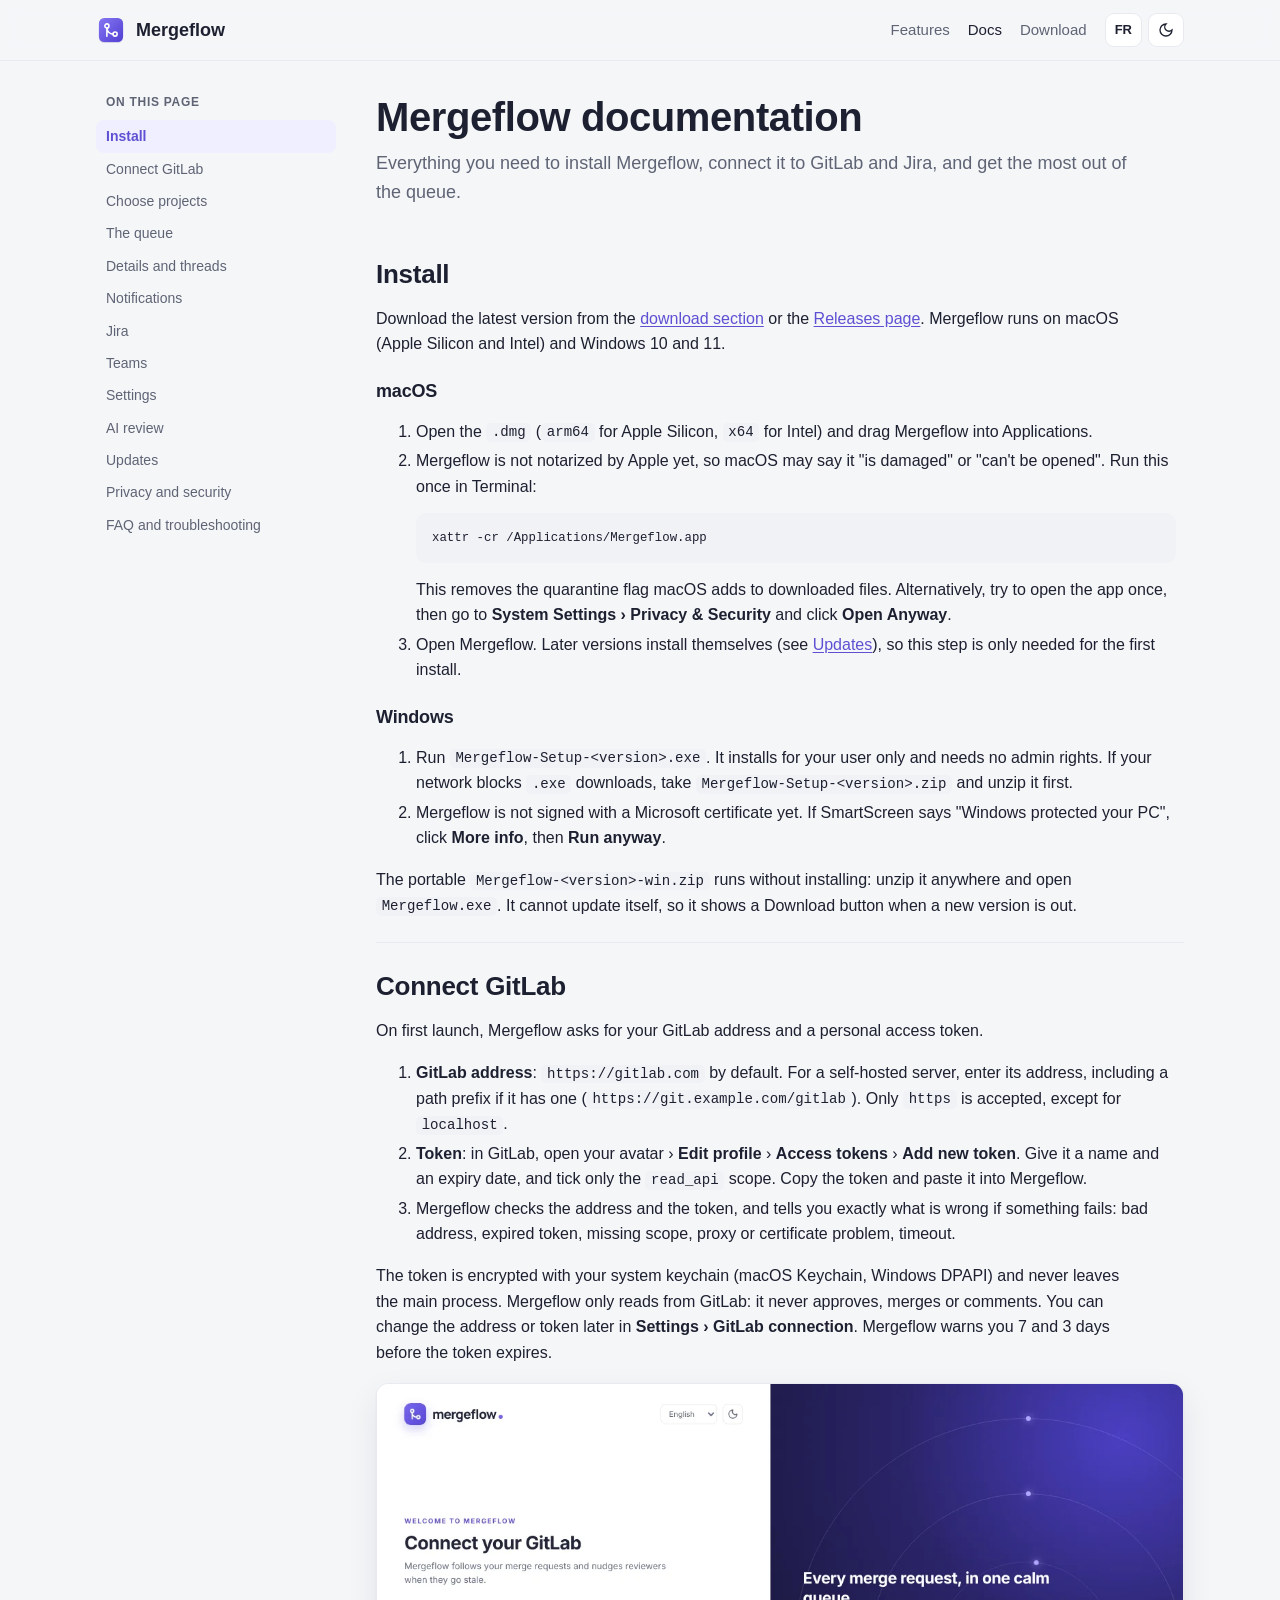
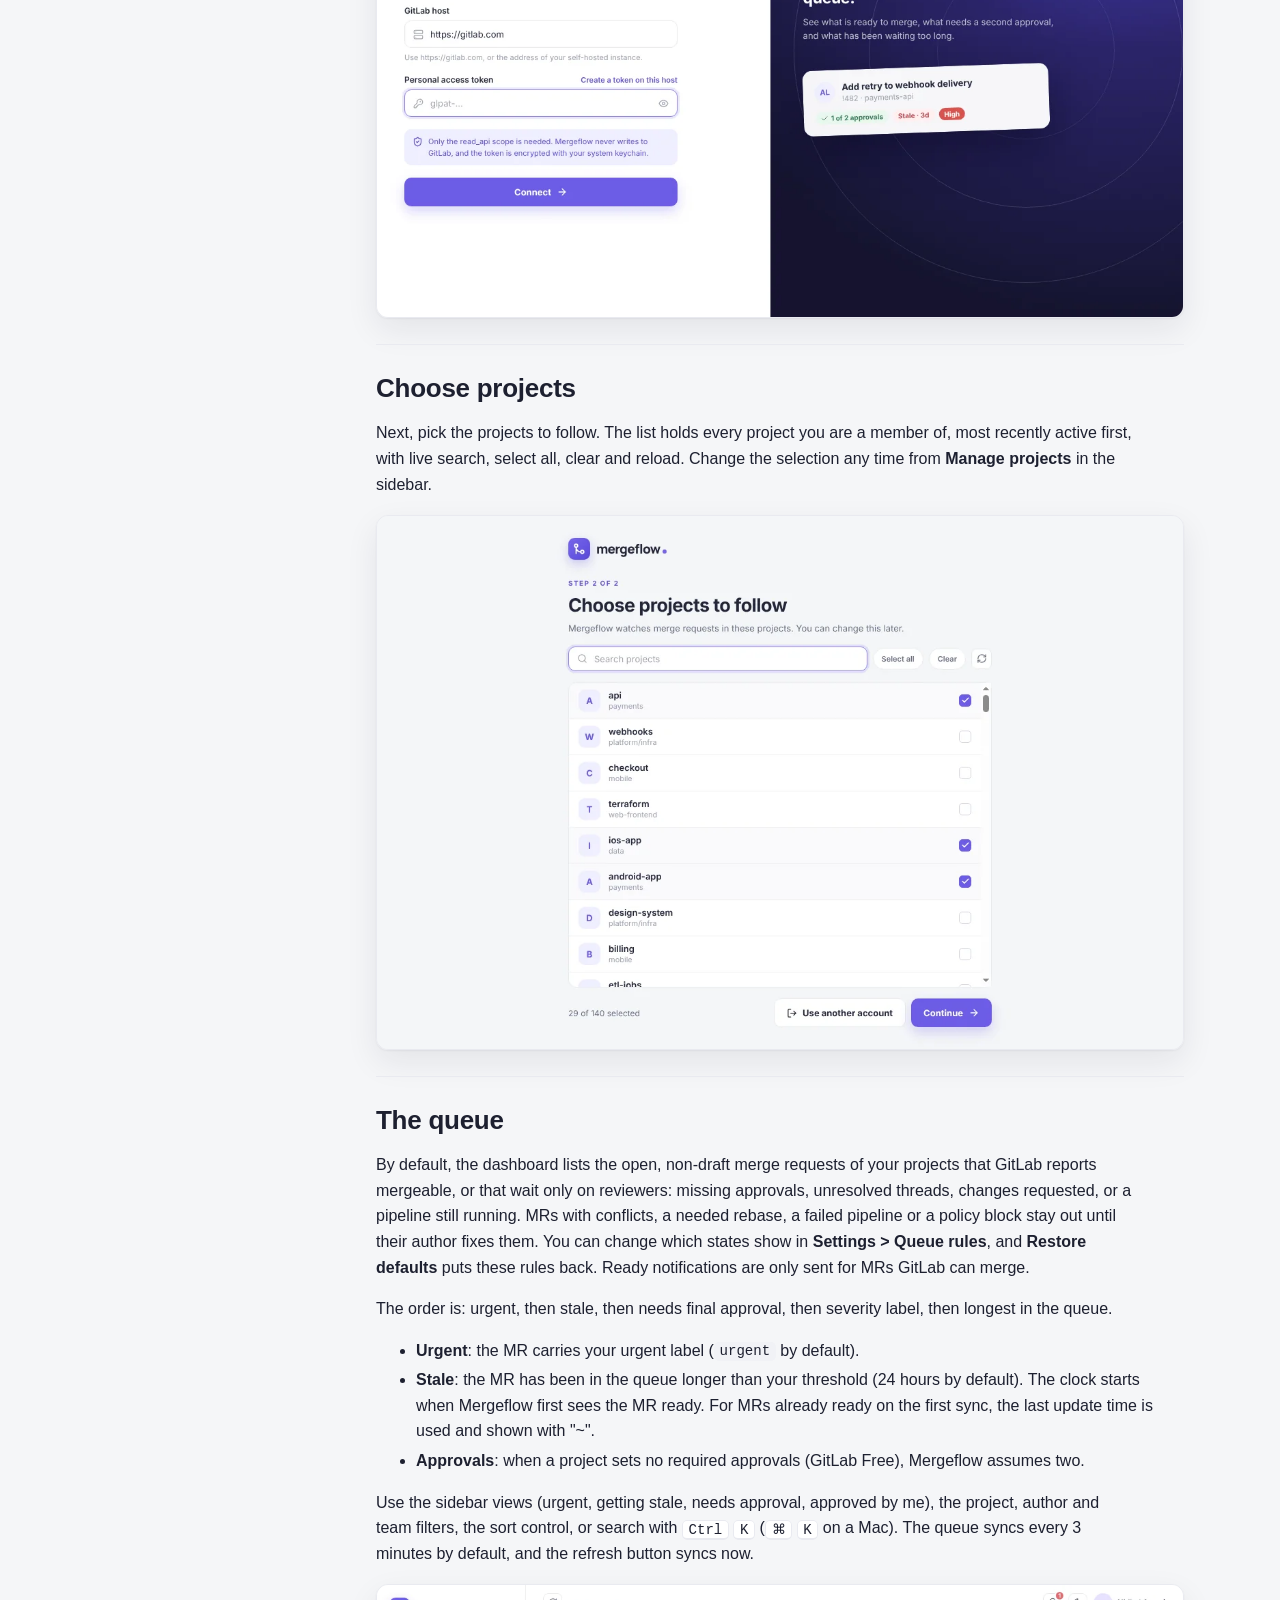
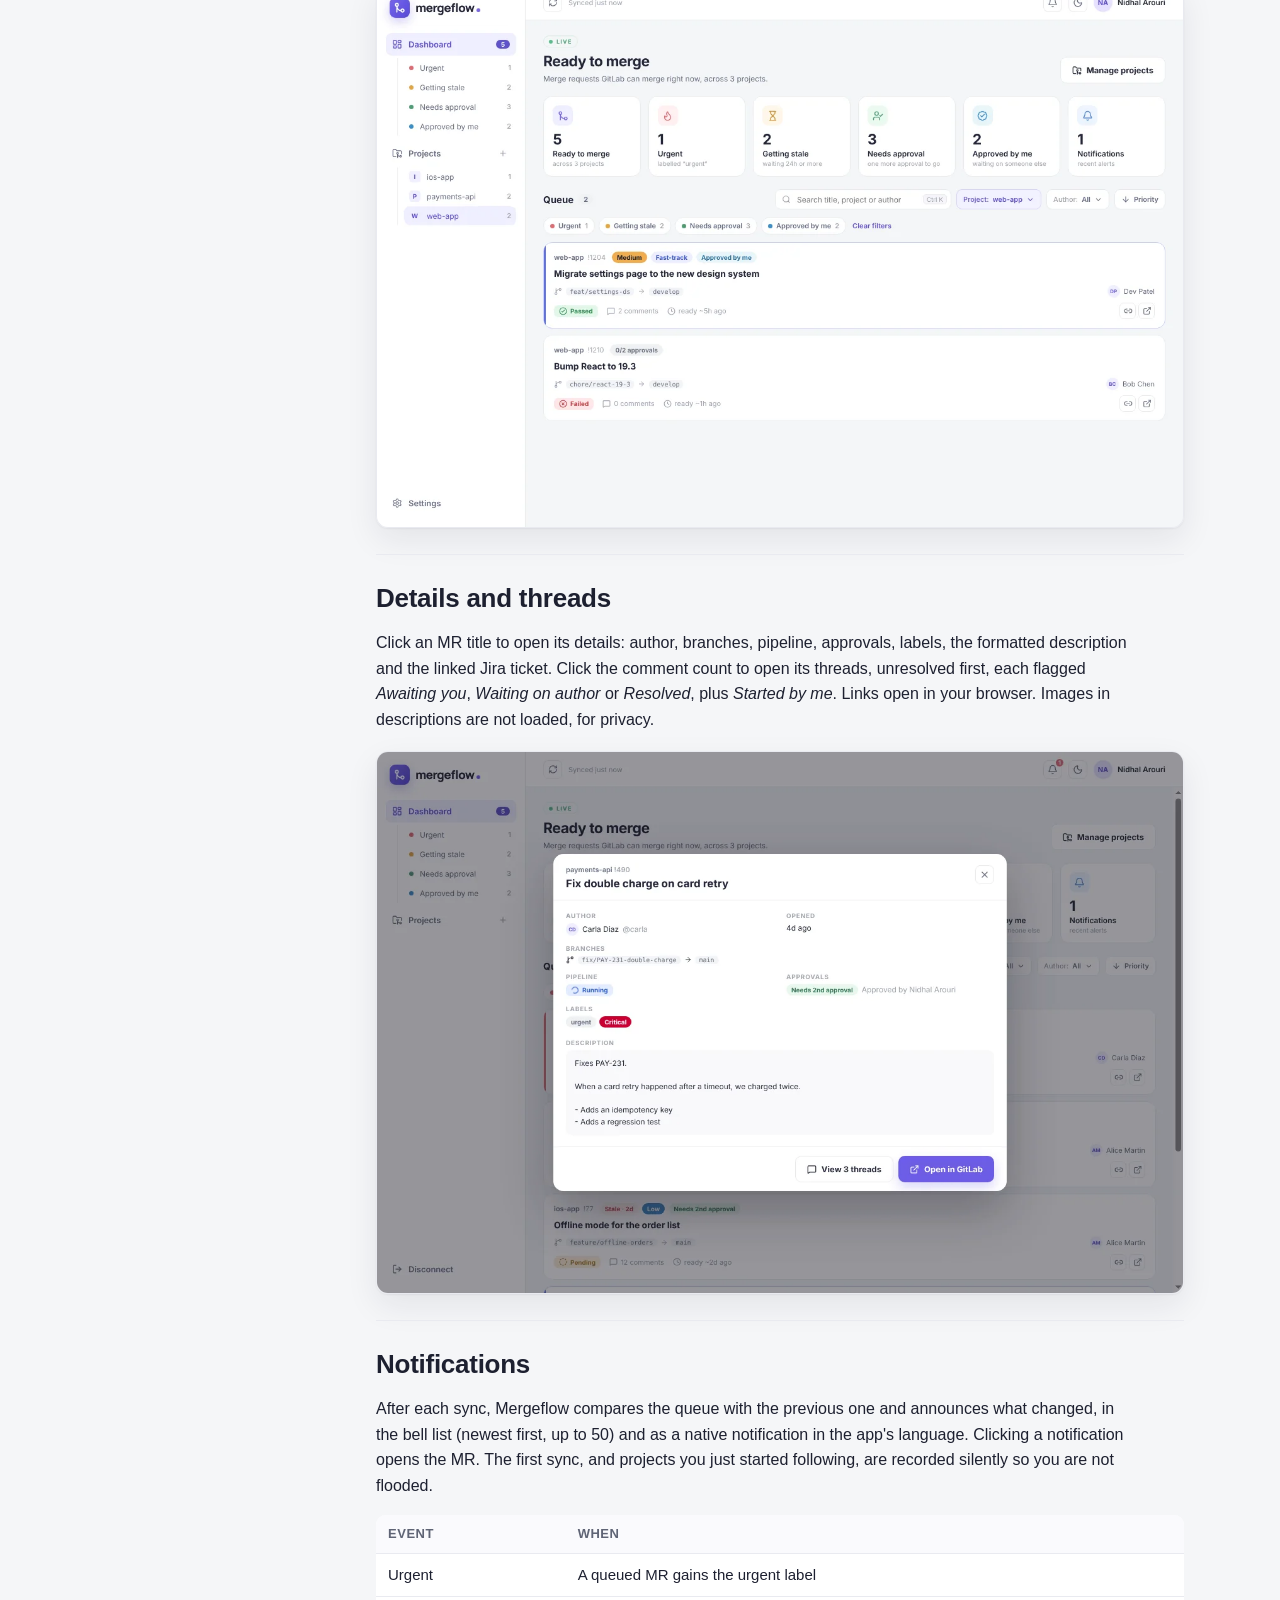
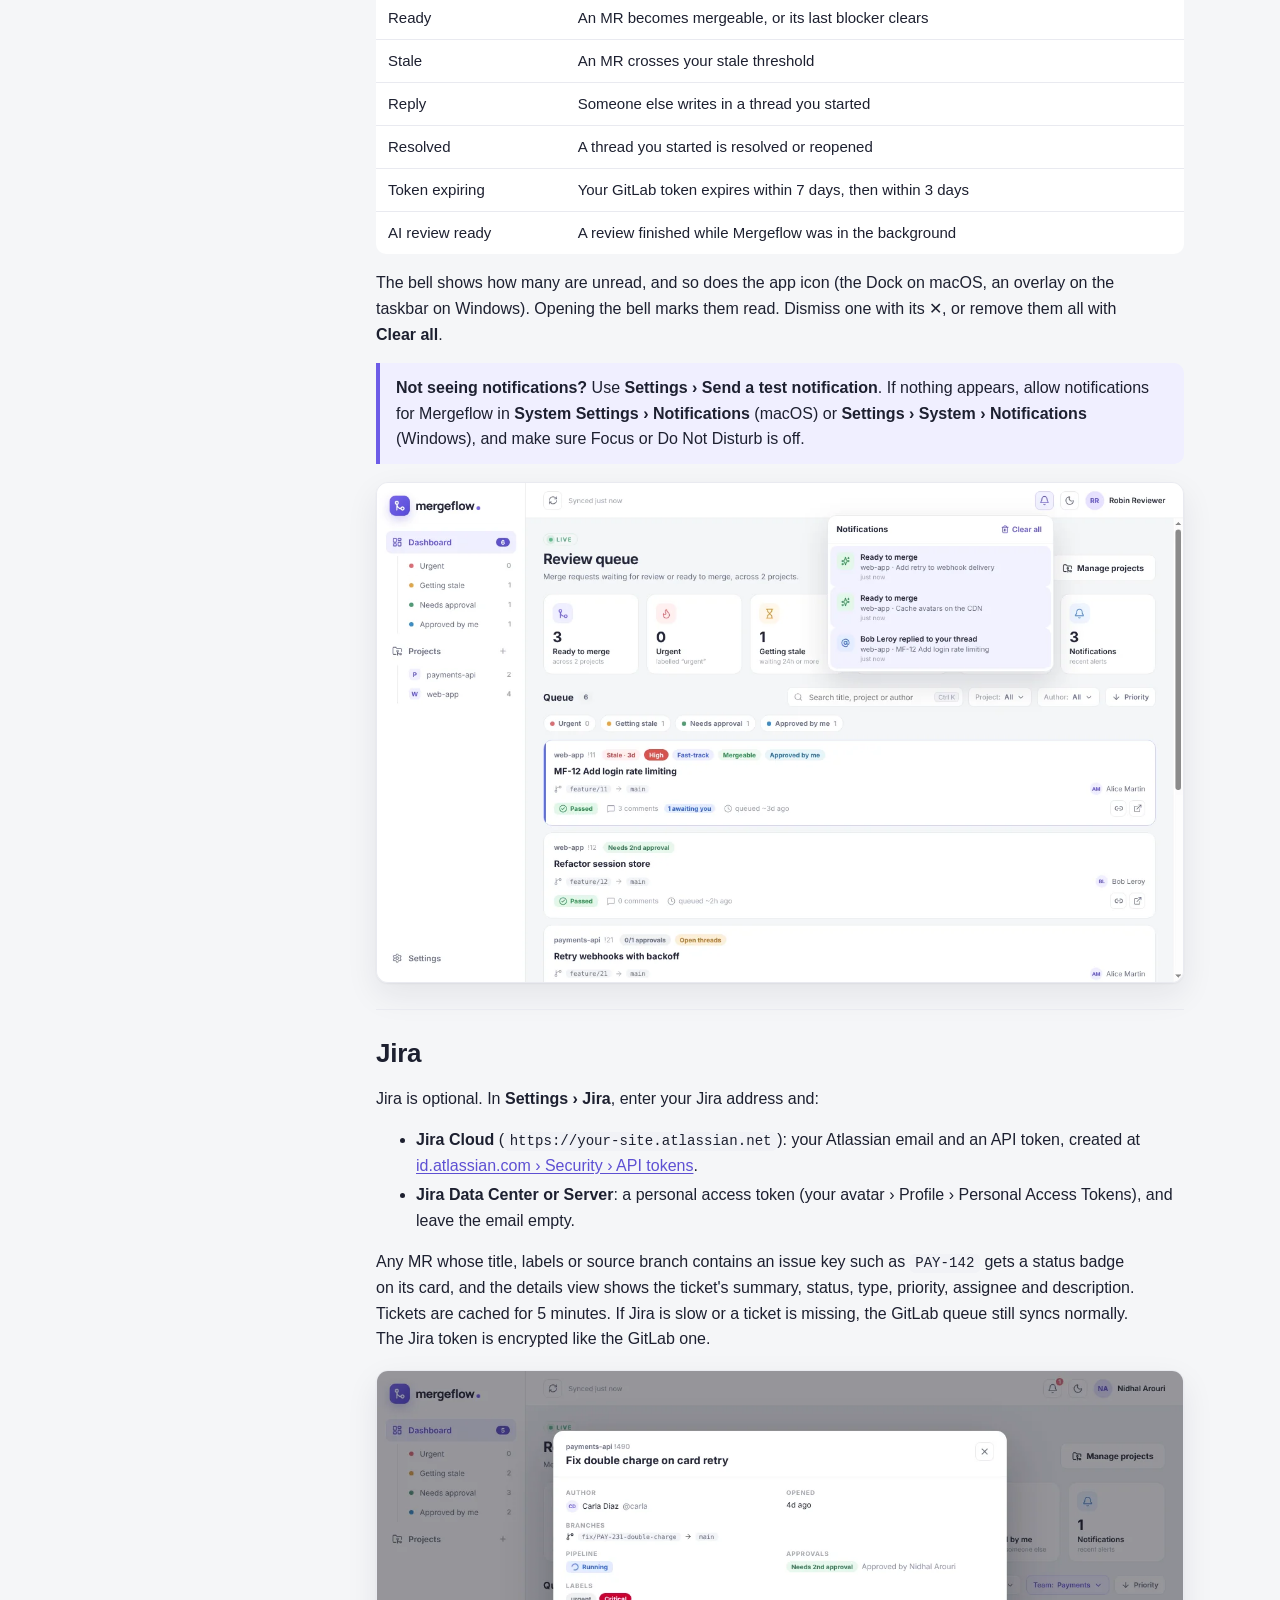
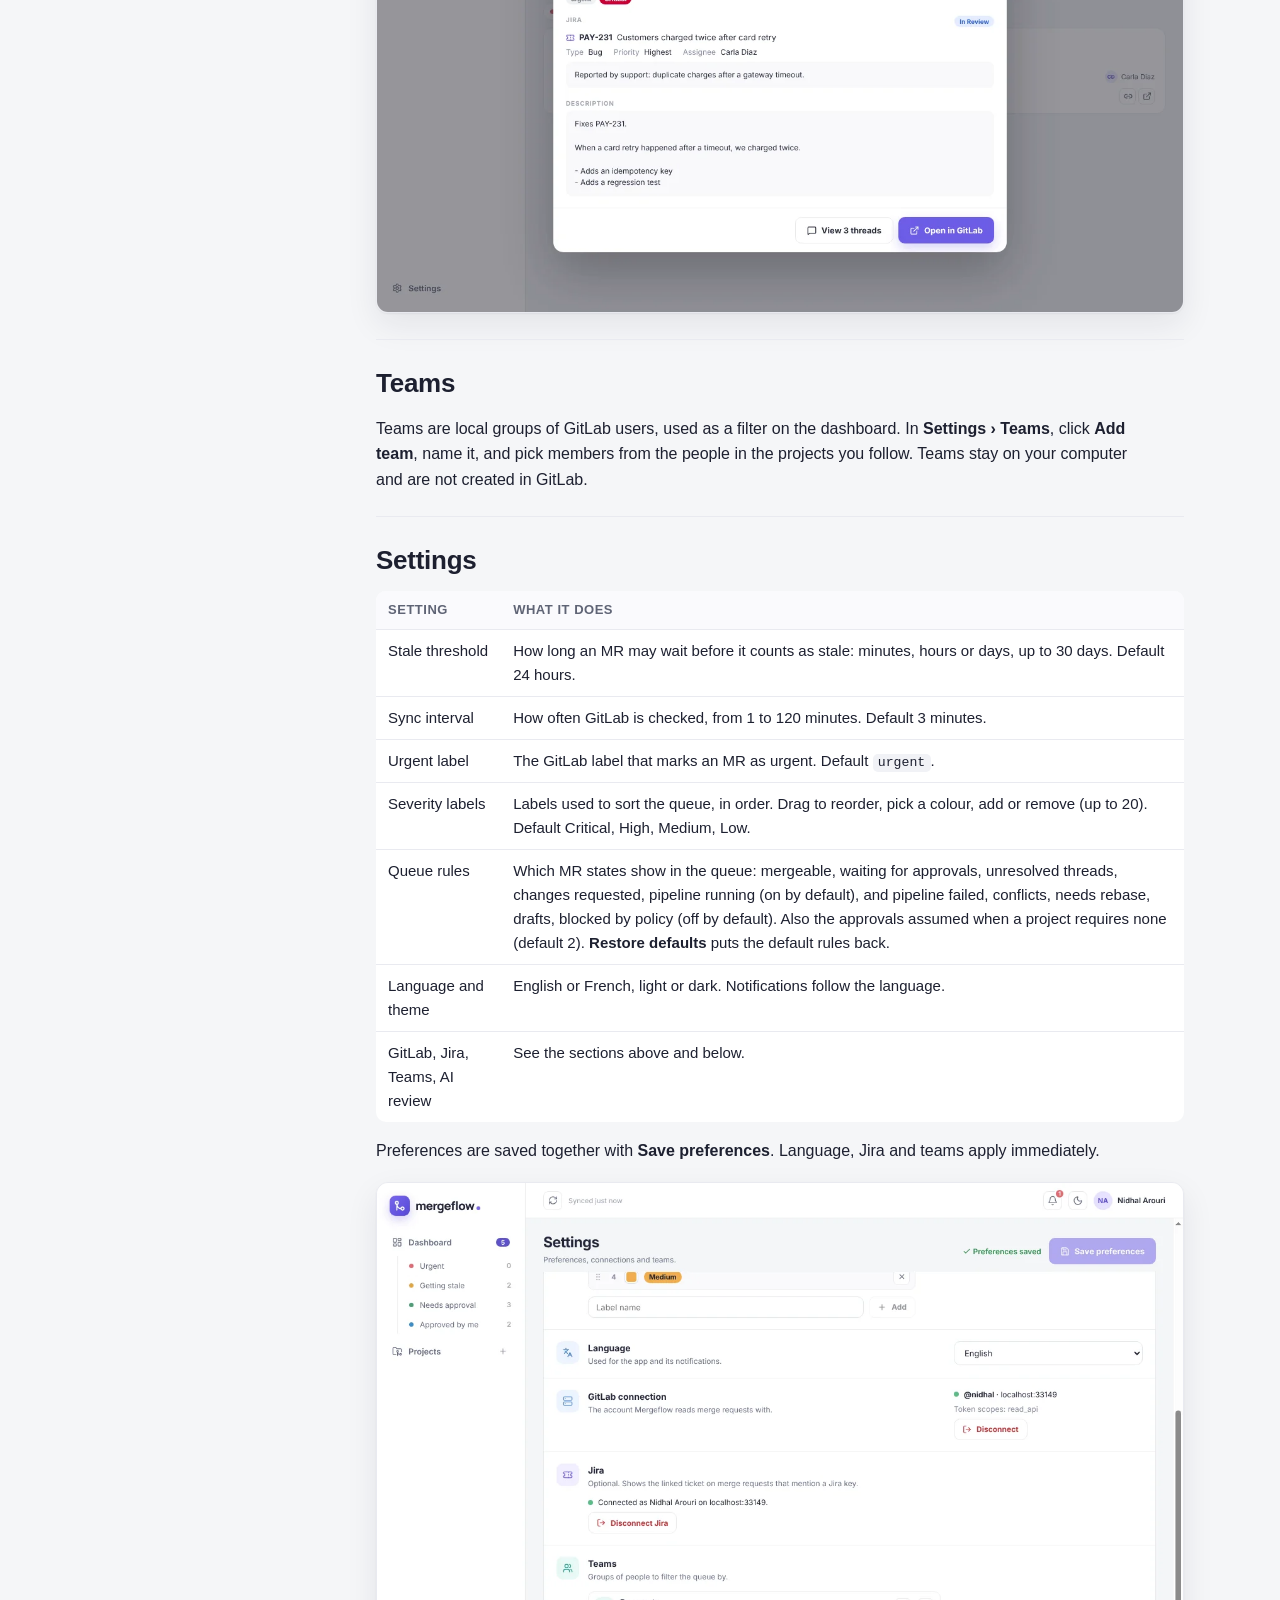
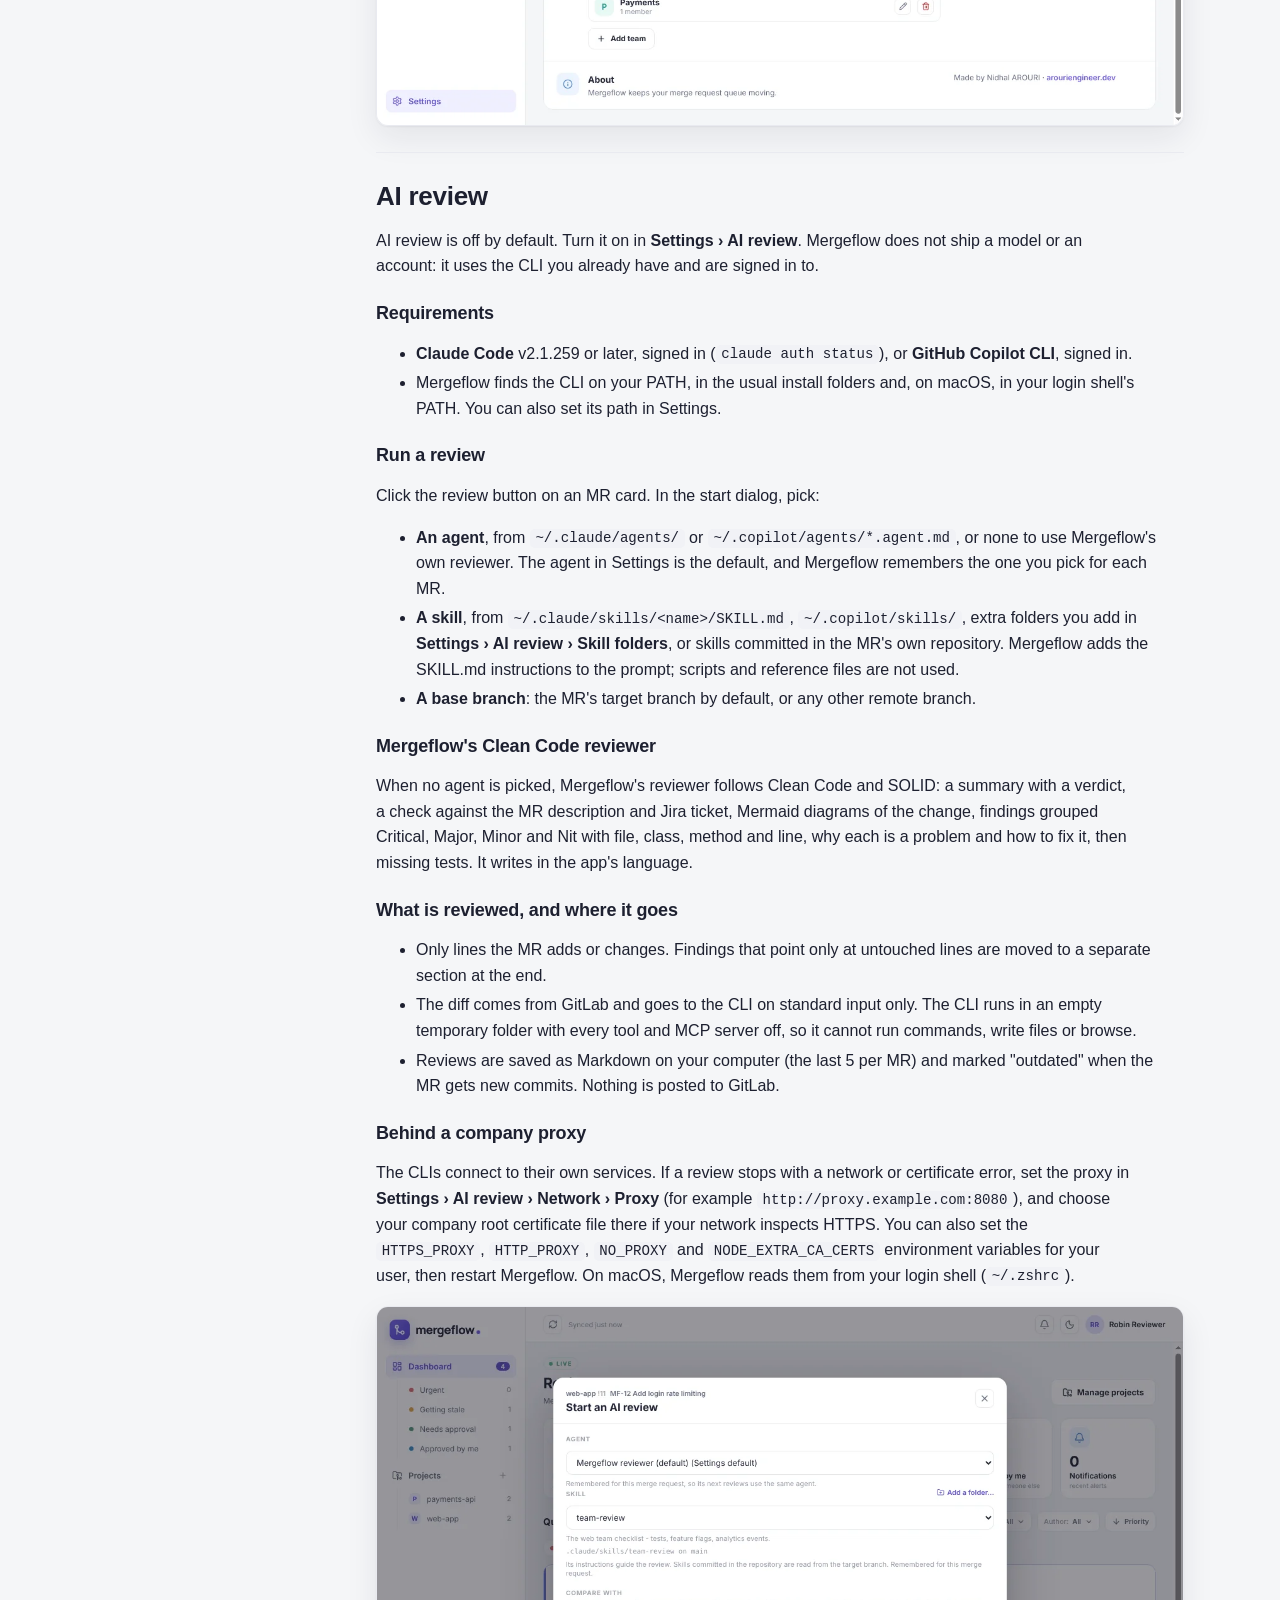
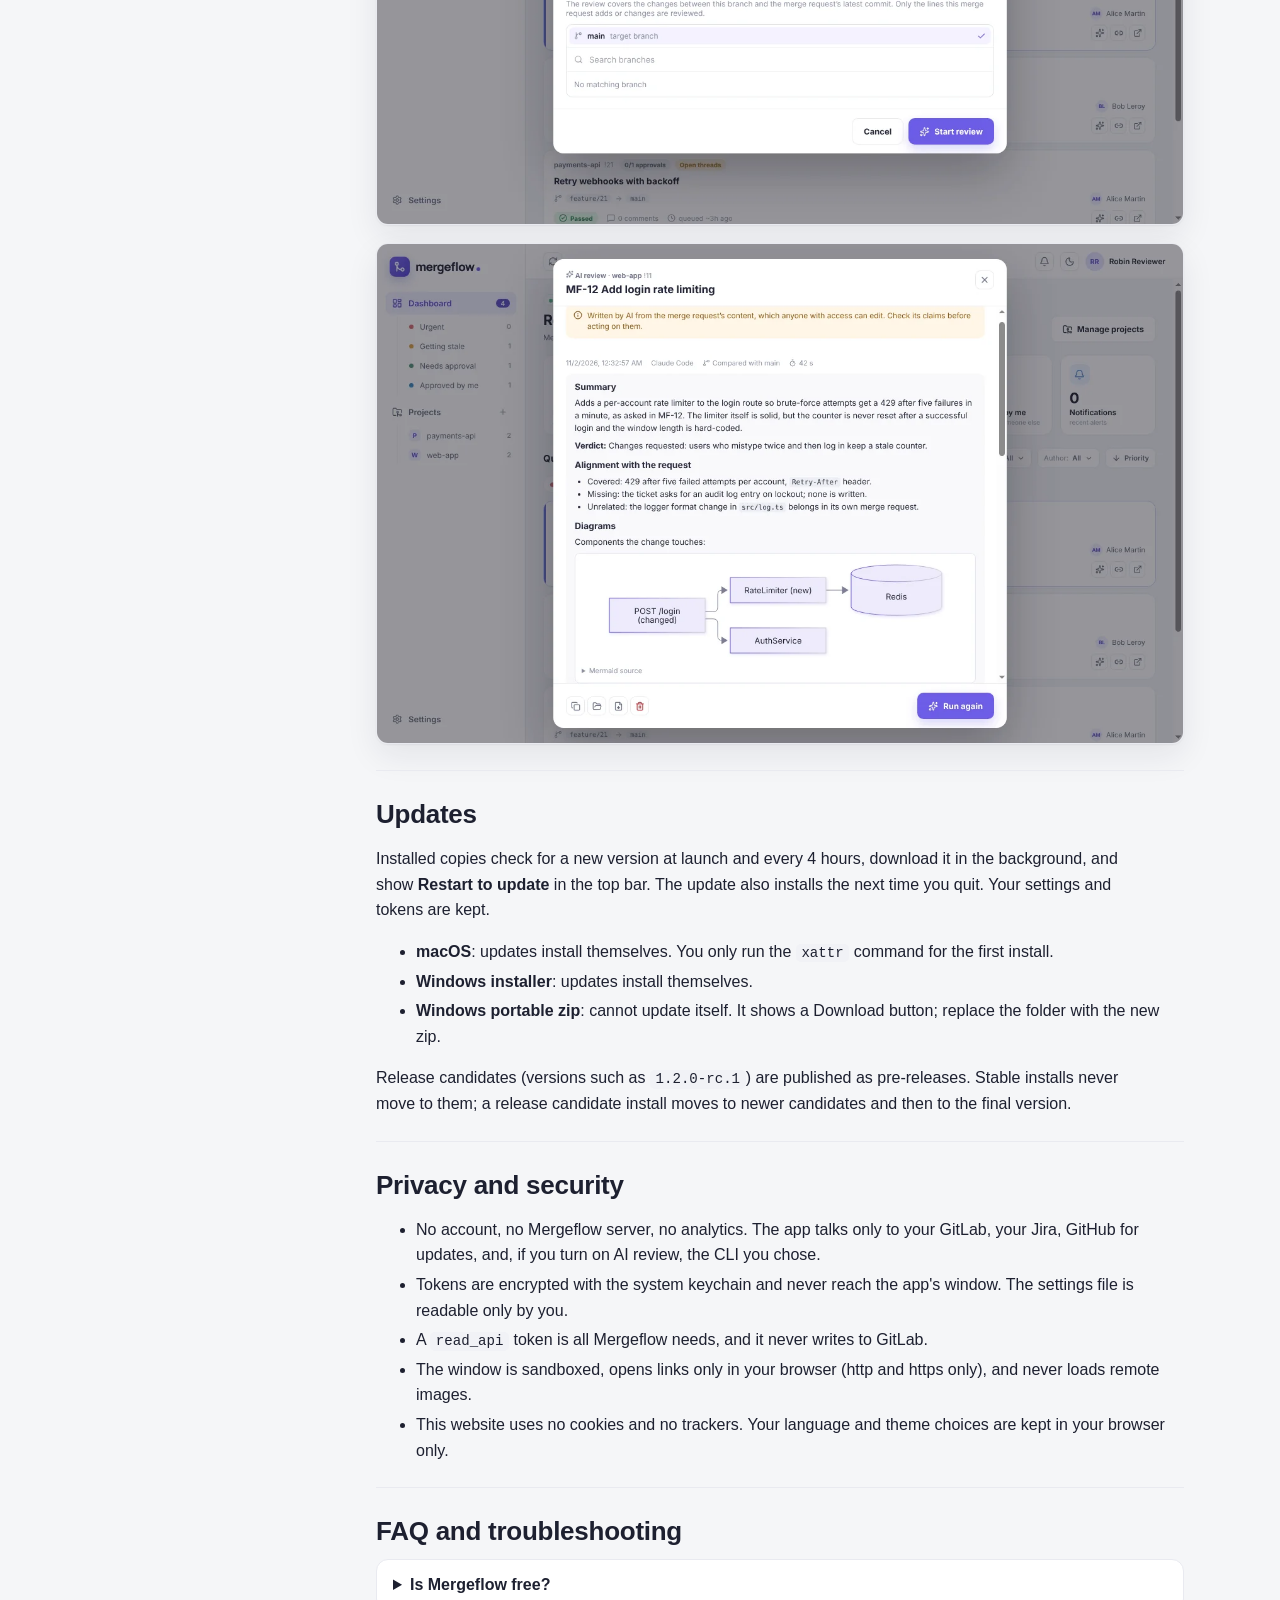
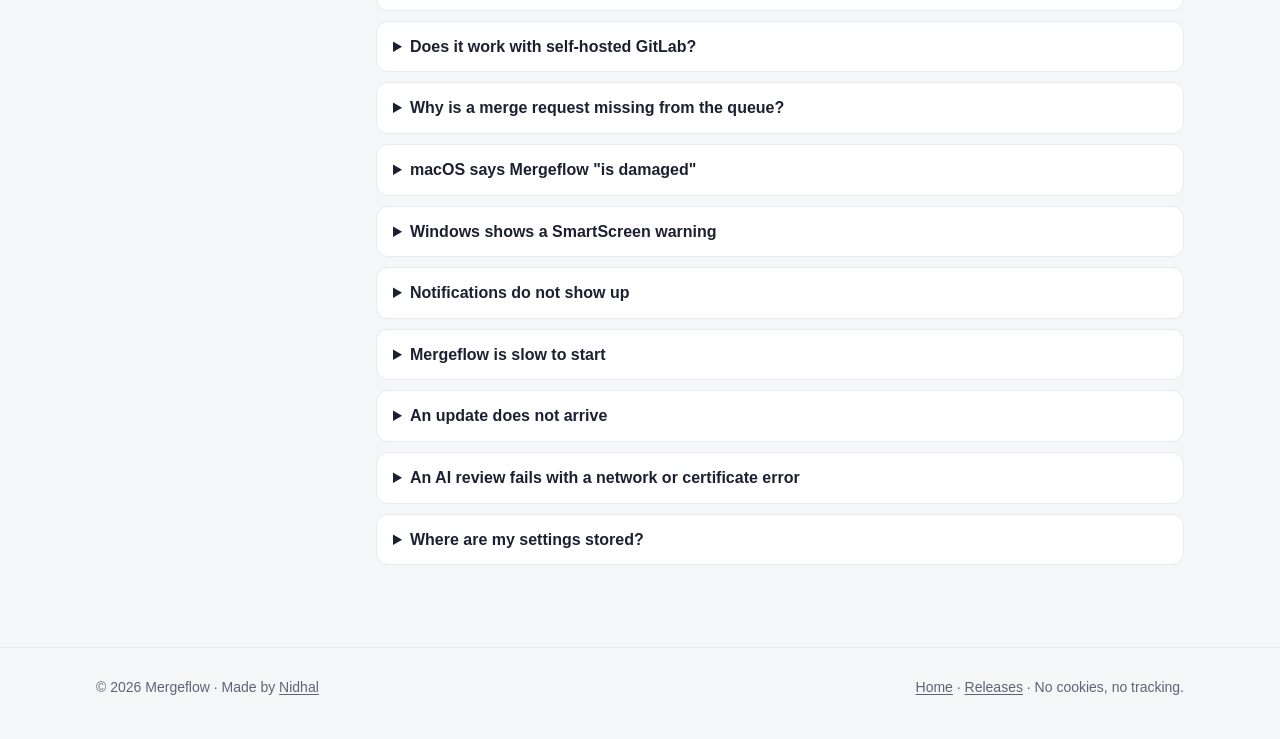
==== commit 15e0cb94: "Document the queue rules setting Co-Authored-By: Claude Opus 5.5 <noreply@anthropic.com> Claude-Sess" ====
--- a/site/docs.html
+++ b/site/docs.html
@@ -139,7 +139,7 @@
     <section id="queue">
       <h2><span lang="en">The queue</span><span lang="fr">La file</span></h2>
       <div lang="en">
-        <p>The dashboard lists the open, non-draft merge requests of your projects that GitLab reports mergeable, or that wait only on reviewers: missing approvals, unresolved threads, changes requested, or a pipeline still running. MRs with conflicts, a needed rebase, a failed pipeline or a policy block stay out until their author fixes them.</p>
+        <p>By default, the dashboard lists the open, non-draft merge requests of your projects that GitLab reports mergeable, or that wait only on reviewers: missing approvals, unresolved threads, changes requested, or a pipeline still running. MRs with conflicts, a needed rebase, a failed pipeline or a policy block stay out until their author fixes them. You can change which states show in <strong>Settings &gt; Queue rules</strong>, and <strong>Restore defaults</strong> puts these rules back. Ready notifications are only sent for MRs GitLab can merge.</p>
         <p>The order is: urgent, then stale, then needs final approval, then severity label, then longest in the queue.</p>
         <ul>
           <li><strong>Urgent</strong>: the MR carries your urgent label (<code>urgent</code> by default).</li>
@@ -149,7 +149,7 @@
         <p>Use the sidebar views (urgent, getting stale, needs approval, approved by me), the project, author and team filters, the sort control, or search with <kbd>Ctrl</kbd> <kbd>K</kbd> (<kbd>⌘</kbd> <kbd>K</kbd> on a Mac). The queue syncs every 3 minutes by default, and the refresh button syncs now.</p>
       </div>
       <div lang="fr">
-        <p>Le tableau de bord liste les merge requests ouvertes, hors brouillons, de vos projets que GitLab déclare fusionnables, ou qui n'attendent que des relecteurs : approbations manquantes, fils non résolus, modifications demandées, ou pipeline en cours. Les MR en conflit, à rebaser, au pipeline échoué ou bloquées par une règle restent hors de la file jusqu'à ce que l'auteur corrige.</p>
+        <p>Par défaut, le tableau de bord liste les merge requests ouvertes, hors brouillons, de vos projets que GitLab déclare fusionnables, ou qui n'attendent que des relecteurs : approbations manquantes, fils non résolus, modifications demandées, ou pipeline en cours. Les MR en conflit, à rebaser, au pipeline échoué ou bloquées par une règle restent hors de la file jusqu'à ce que l'auteur corrige. Vous pouvez choisir les états affichés dans <strong>Réglages &gt; Règles de la file</strong>, et <strong>Rétablir les valeurs par défaut</strong> remet ces règles. Les notifications « prête » ne partent que pour les MR que GitLab peut fusionner.</p>
         <p>L'ordre est : urgentes, puis en retard, puis dernière approbation attendue, puis label de gravité, puis ancienneté dans la file.</p>
         <ul>
           <li><strong>Urgente</strong> : la MR porte votre label d'urgence (<code>urgent</code> par défaut).</li>
@@ -240,6 +240,7 @@
             <tr><td><span lang="en">Sync interval</span><span lang="fr">Intervalle de synchronisation</span></td><td><span lang="en">How often GitLab is checked, from 1 to 120 minutes. Default 3 minutes.</span><span lang="fr">La fréquence de vérification de GitLab, de 1 à 120 minutes. 3 minutes par défaut.</span></td></tr>
             <tr><td><span lang="en">Urgent label</span><span lang="fr">Label d'urgence</span></td><td><span lang="en">The GitLab label that marks an MR as urgent. Default <code>urgent</code>.</span><span lang="fr">Le label GitLab qui marque une MR comme urgente. <code>urgent</code> par défaut.</span></td></tr>
             <tr><td><span lang="en">Severity labels</span><span lang="fr">Labels de gravité</span></td><td><span lang="en">Labels used to sort the queue, in order. Drag to reorder, pick a colour, add or remove (up to 20). Default Critical, High, Medium, Low.</span><span lang="fr">Les labels qui trient la file, dans l'ordre. Glissez pour réordonner, choisissez une couleur, ajoutez ou retirez (jusqu'à 20). Par défaut Critical, High, Medium, Low.</span></td></tr>
+            <tr><td><span lang="en">Queue rules</span><span lang="fr">Règles de la file</span></td><td><span lang="en">Which MR states show in the queue: mergeable, waiting for approvals, unresolved threads, changes requested, pipeline running (on by default), and pipeline failed, conflicts, needs rebase, drafts, blocked by policy (off by default). Also the approvals assumed when a project requires none (default 2). <strong>Restore defaults</strong> puts the default rules back.</span><span lang="fr">Les états de MR affichés dans la file : fusionnable, en attente d'approbations, fils non résolus, modifications demandées, pipeline en cours (actifs par défaut), et pipeline en échec, conflits, rebase nécessaire, brouillons, bloquée par une règle (inactifs par défaut). Aussi le nombre d'approbations supposé quand un projet n'en exige aucune (2 par défaut). <strong>Rétablir les valeurs par défaut</strong> remet les règles par défaut.</span></td></tr>
             <tr><td><span lang="en">Language and theme</span><span lang="fr">Langue et thème</span></td><td><span lang="en">English or French, light or dark. Notifications follow the language.</span><span lang="fr">Français ou anglais, clair ou sombre. Les notifications suivent la langue.</span></td></tr>
             <tr><td><span lang="en">GitLab, Jira, Teams, AI review</span><span lang="fr">GitLab, Jira, Équipes, Revue IA</span></td><td><span lang="en">See the sections above and below.</span><span lang="fr">Voir les sections correspondantes.</span></td></tr>
           </tbody>
@@ -368,8 +369,8 @@
       <details lang="en"><summary>Does it work with self-hosted GitLab?</summary><p>Yes, GitLab.com and self-managed GitLab, including servers under a path prefix. The server must use https, except on localhost. Corporate proxies set with <code>HTTPS_PROXY</code> are honoured.</p></details>
       <details lang="fr"><summary>Fonctionne-t-il avec un GitLab auto-hébergé ?</summary><p>Oui, GitLab.com et GitLab auto-hébergé, y compris sous un préfixe de chemin. Le serveur doit être en https, sauf en localhost. Les proxys d'entreprise définis par <code>HTTPS_PROXY</code> sont pris en compte.</p></details>
 
-      <details lang="en"><summary>Why is a merge request missing from the queue?</summary><p>The queue only shows open, non-draft MRs that can be merged or that wait only on reviewers. Drafts, conflicts, a needed rebase, a failed pipeline or a policy block keep an MR out until its author fixes it. Also check that its project is followed (<strong>Manage projects</strong>) and that no filter is active.</p></details>
-      <details lang="fr"><summary>Pourquoi une merge request n'apparaît-elle pas ?</summary><p>La file ne montre que les MR ouvertes, hors brouillons, fusionnables ou qui n'attendent que des relecteurs. Un brouillon, un conflit, un rebase nécessaire, un pipeline échoué ou une règle bloquante écartent la MR jusqu'à ce que l'auteur corrige. Vérifiez aussi que son projet est suivi (<strong>Gérer les projets</strong>) et qu'aucun filtre n'est actif.</p></details>
+      <details lang="en"><summary>Why is a merge request missing from the queue?</summary><p>With the default queue rules, the queue only shows open, non-draft MRs that can be merged or that wait only on reviewers. Drafts, conflicts, a needed rebase, a failed pipeline or a policy block keep an MR out until its author fixes it; you can let them in from <strong>Settings &gt; Queue rules</strong>. Also check that its project is followed (<strong>Manage projects</strong>) and that no filter is active.</p></details>
+      <details lang="fr"><summary>Pourquoi une merge request n'apparaît-elle pas ?</summary><p>Avec les règles par défaut, la file ne montre que les MR ouvertes, hors brouillons, fusionnables ou qui n'attendent que des relecteurs. Un brouillon, un conflit, un rebase nécessaire, un pipeline échoué ou une règle bloquante écartent la MR jusqu'à ce que l'auteur corrige ; vous pouvez les inclure dans <strong>Réglages &gt; Règles de la file</strong>. Vérifiez aussi que son projet est suivi (<strong>Gérer les projets</strong>) et qu'aucun filtre n'est actif.</p></details>
 
       <details lang="en"><summary>macOS says Mergeflow "is damaged"</summary><p>The app is not notarized by Apple yet. Run <code>xattr -cr /Applications/Mergeflow.app</code> in Terminal, or use <strong>Open Anyway</strong> in System Settings › Privacy &amp; Security. See <a href="#install-mac">Install on macOS</a>.</p></details>
       <details lang="fr"><summary>macOS dit que Mergeflow « est endommagé »</summary><p>L'application n'est pas encore notarisée par Apple. Lancez <code>xattr -cr /Applications/Mergeflow.app</code> dans le Terminal, ou utilisez <strong>Ouvrir quand même</strong> dans Réglages Système › Confidentialité et sécurité. Voir <a href="#install-mac">Installer sur macOS</a>.</p></details>
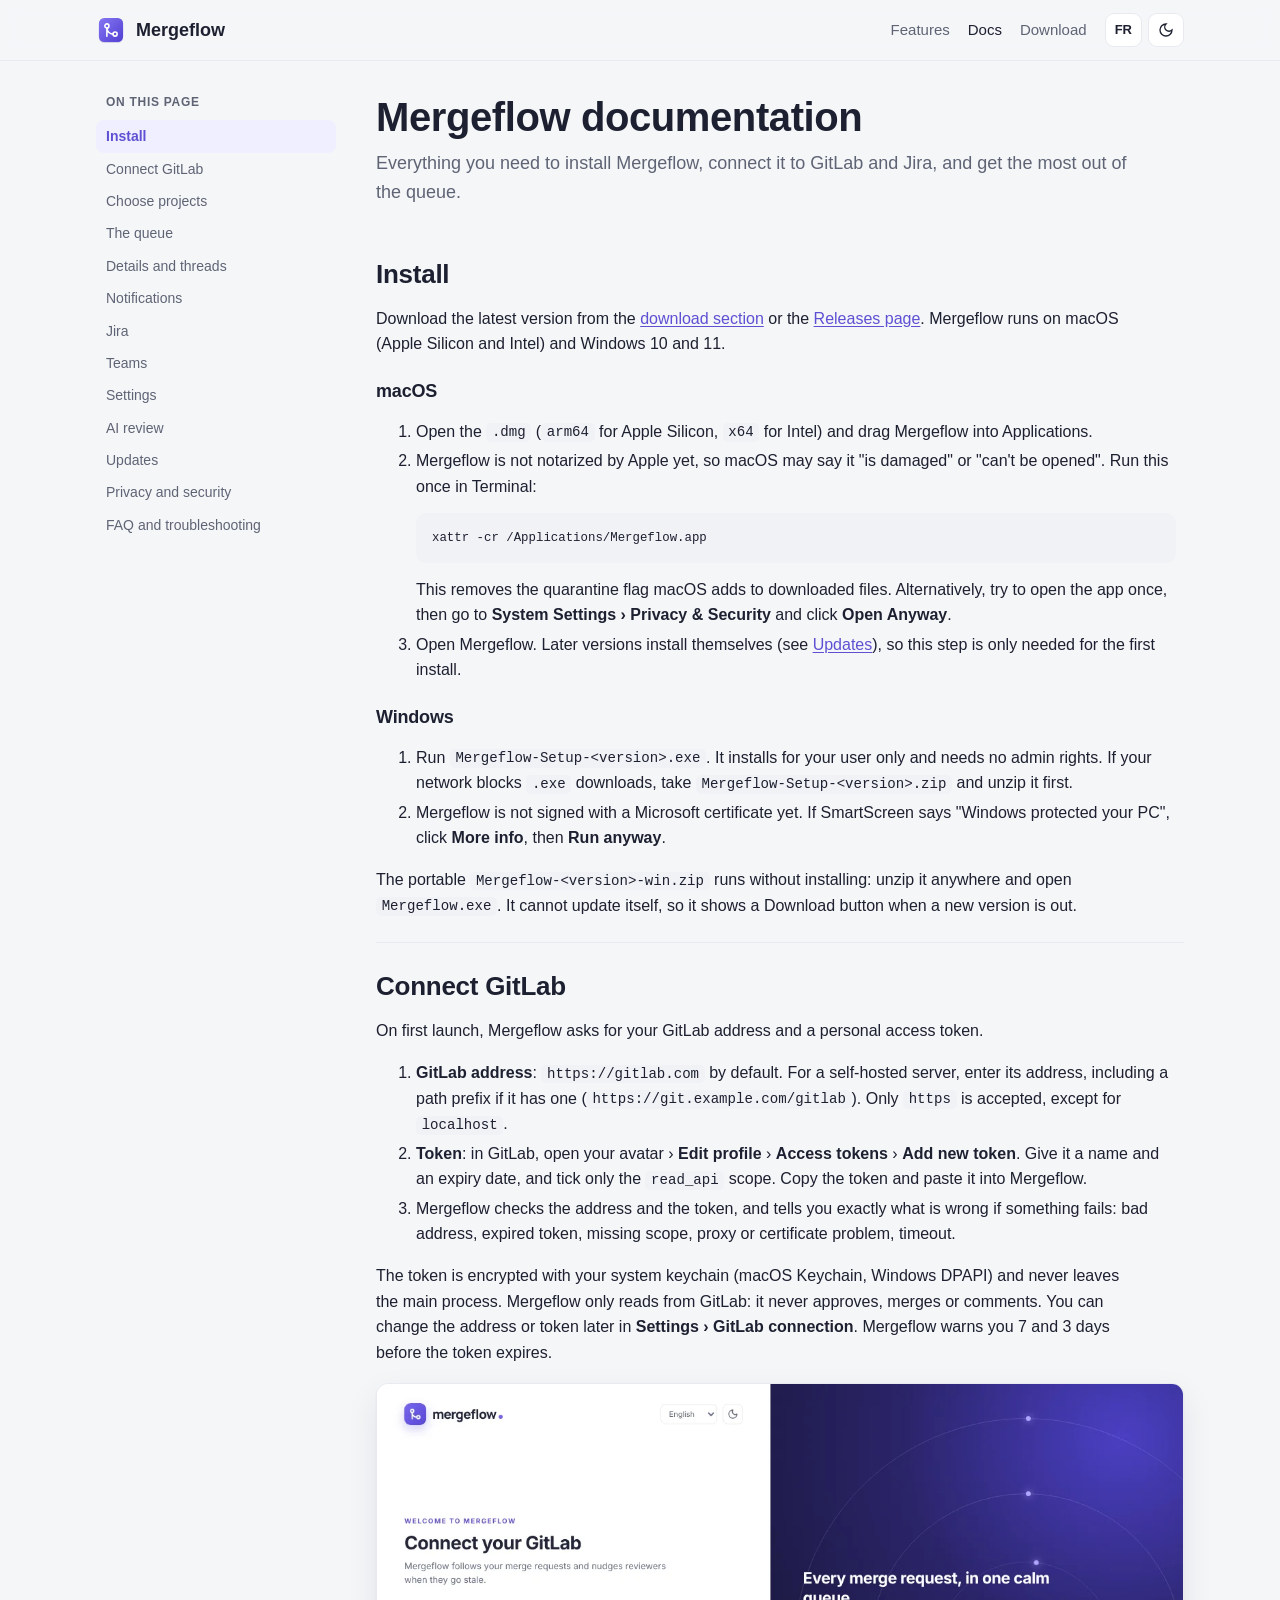
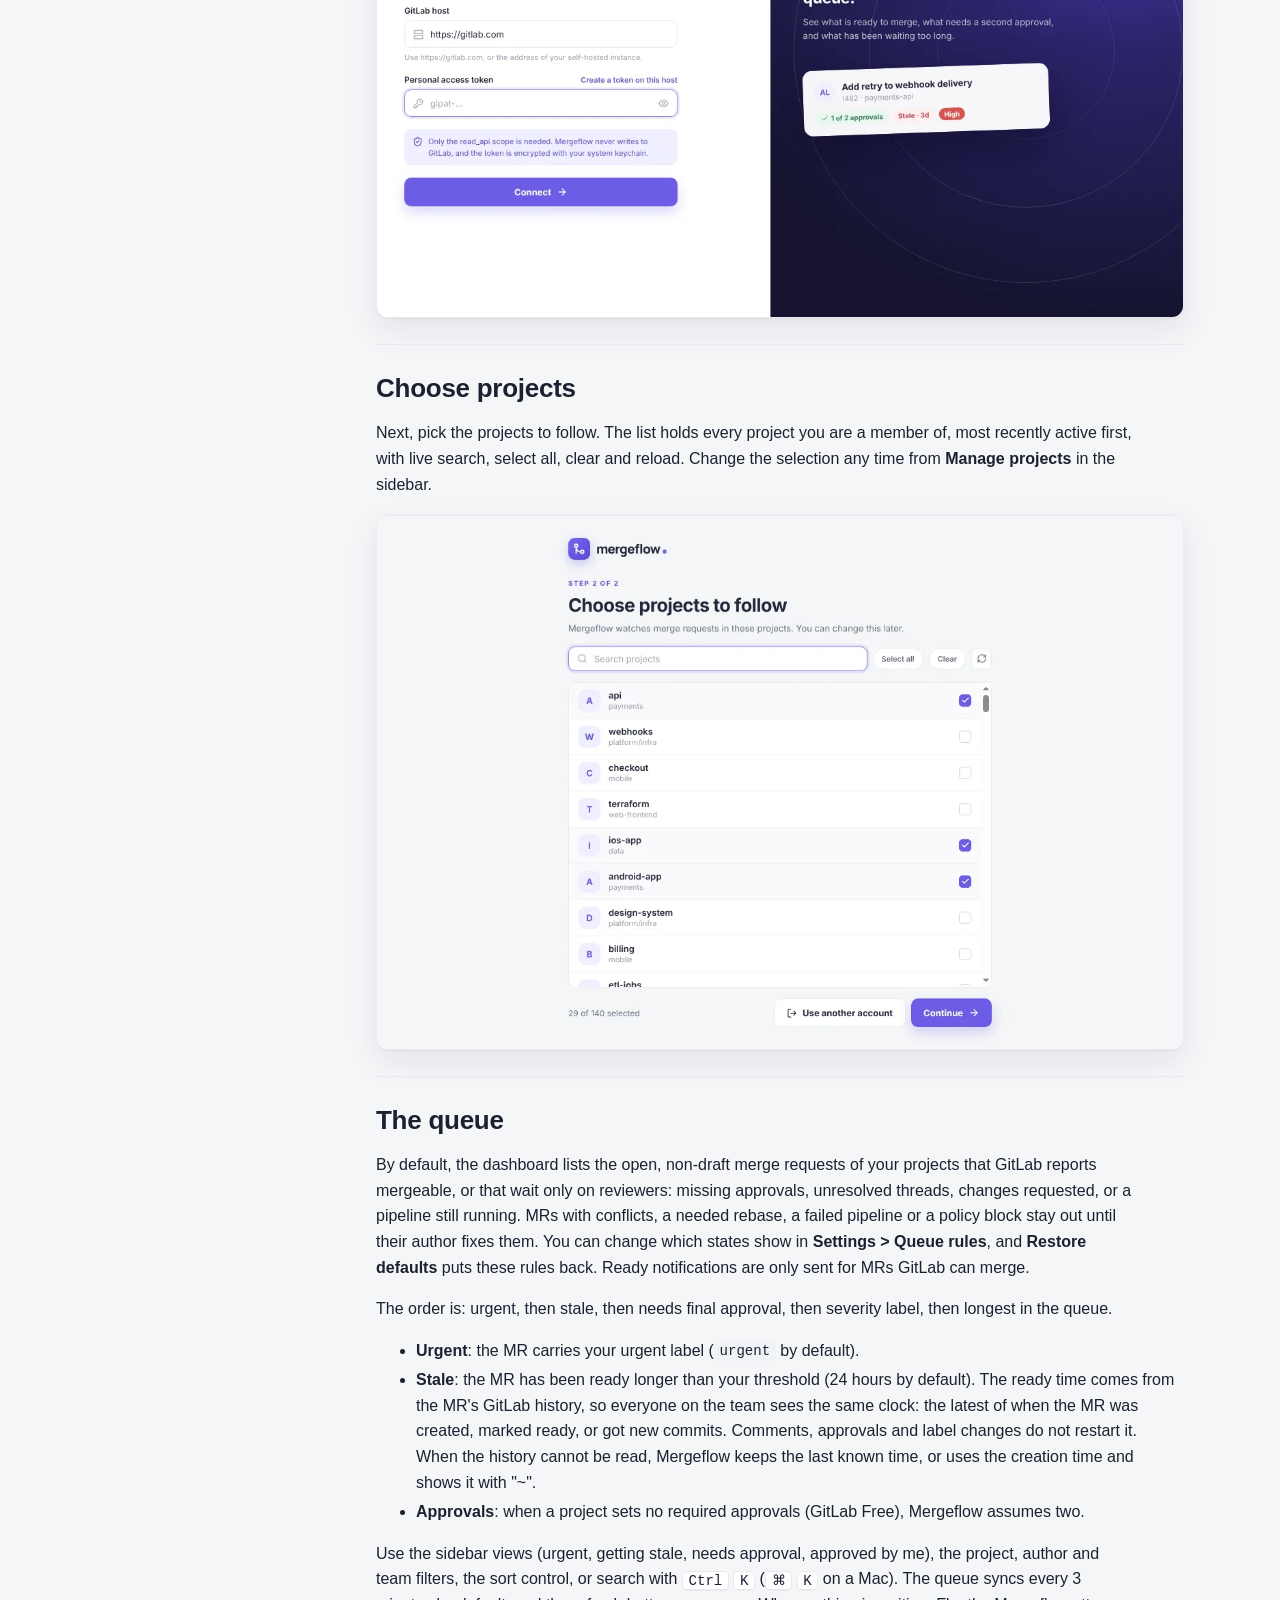
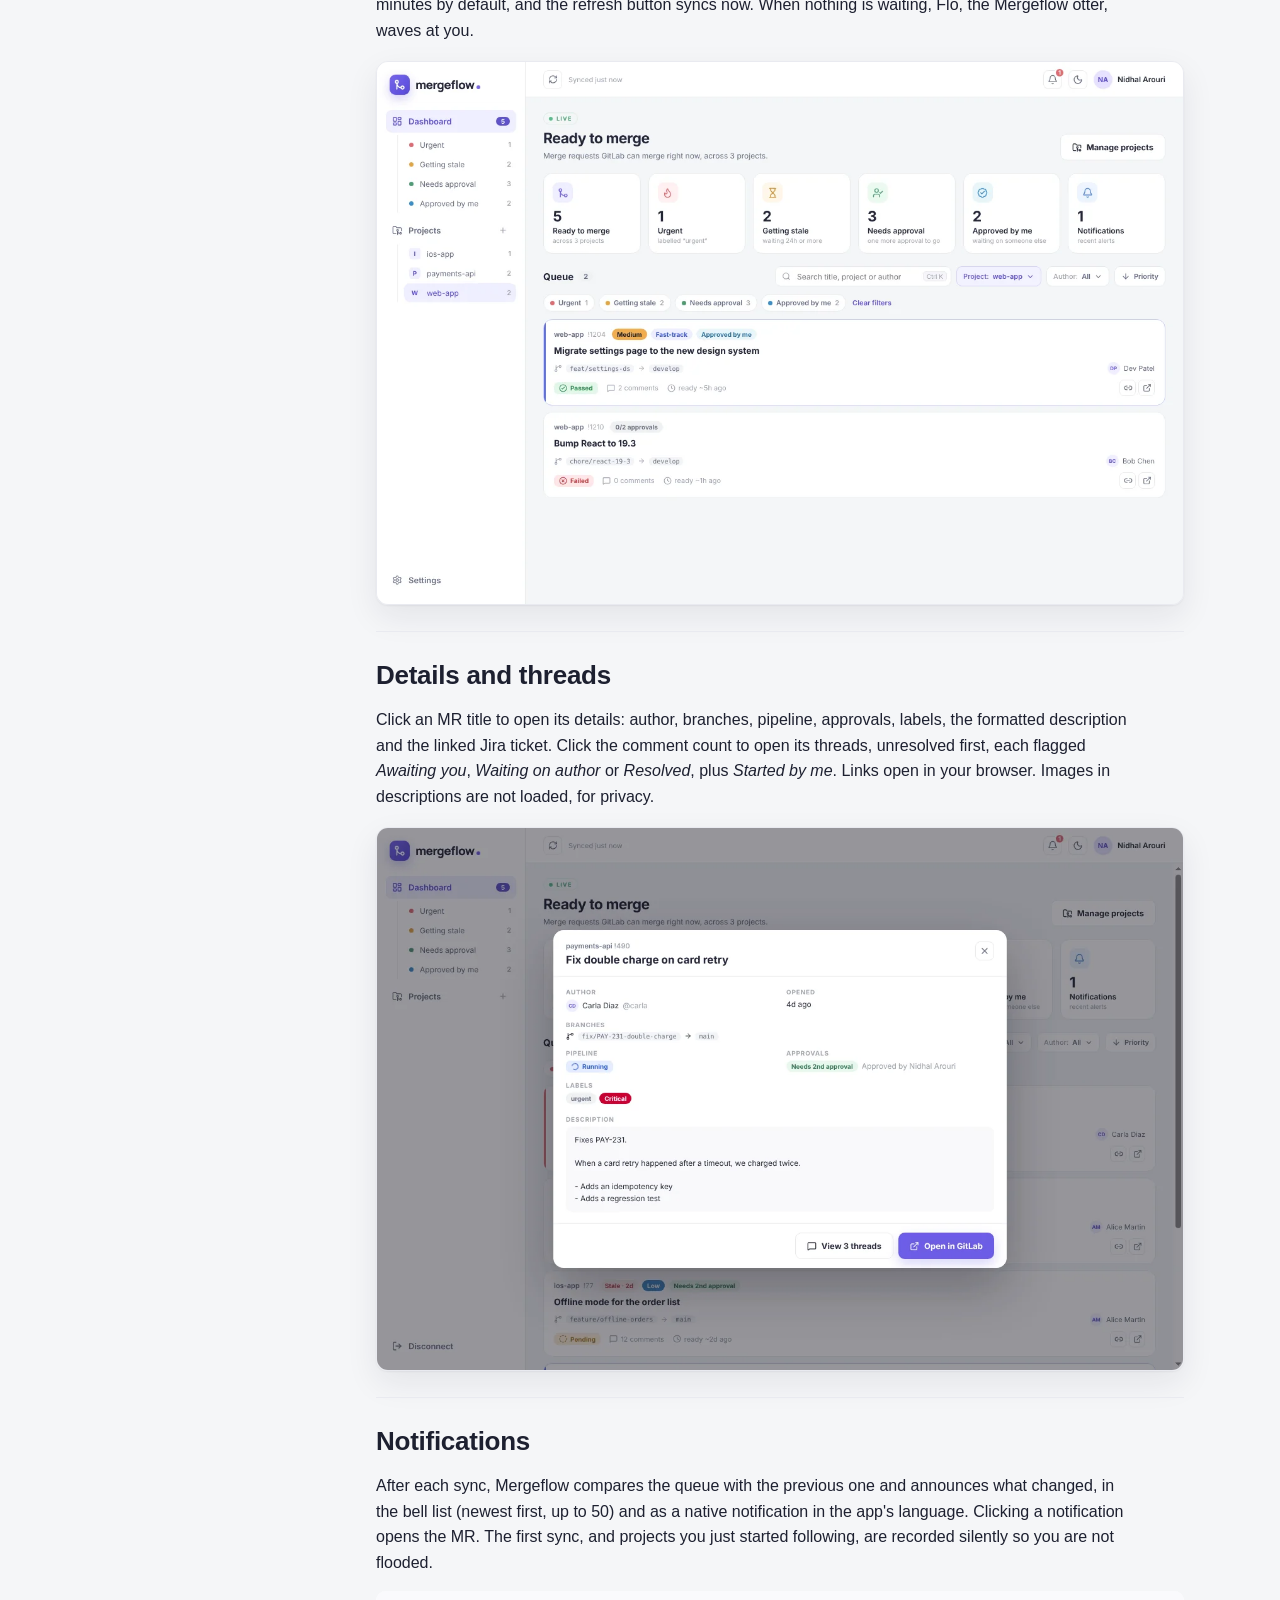
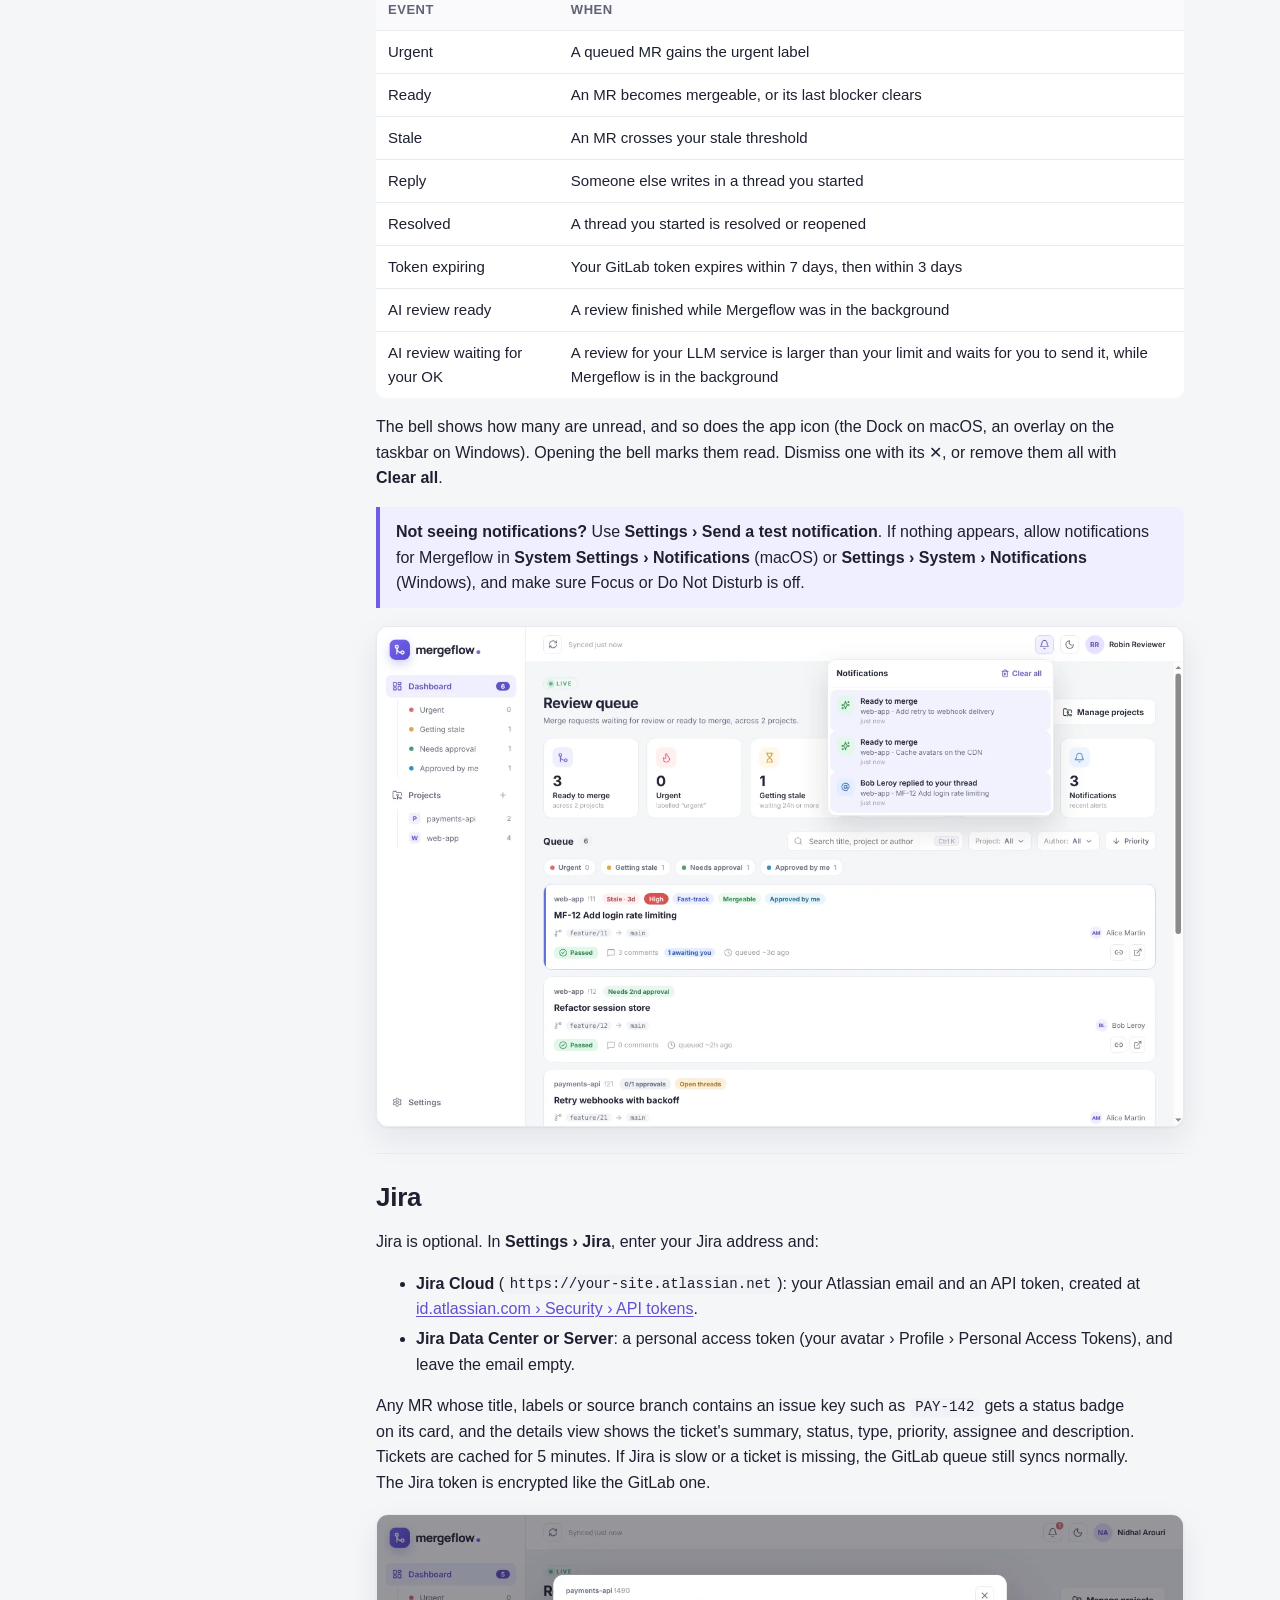
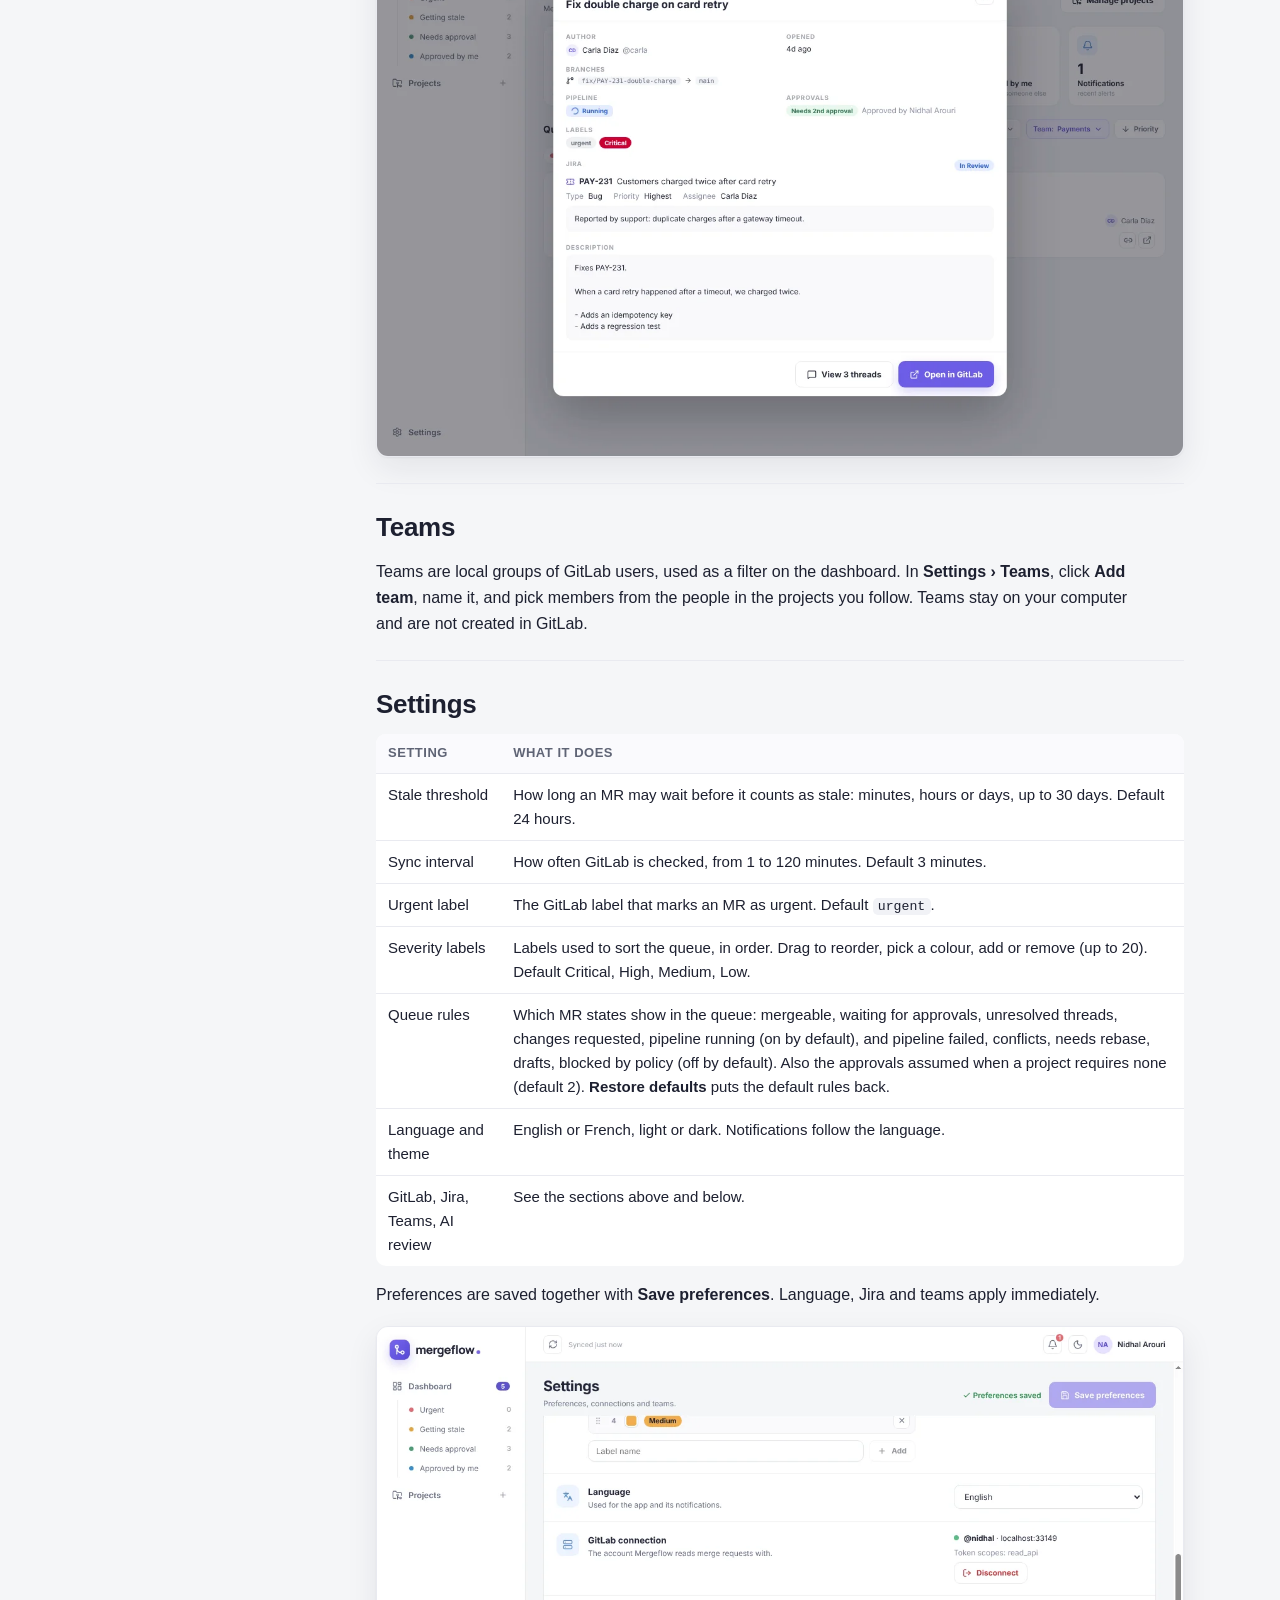
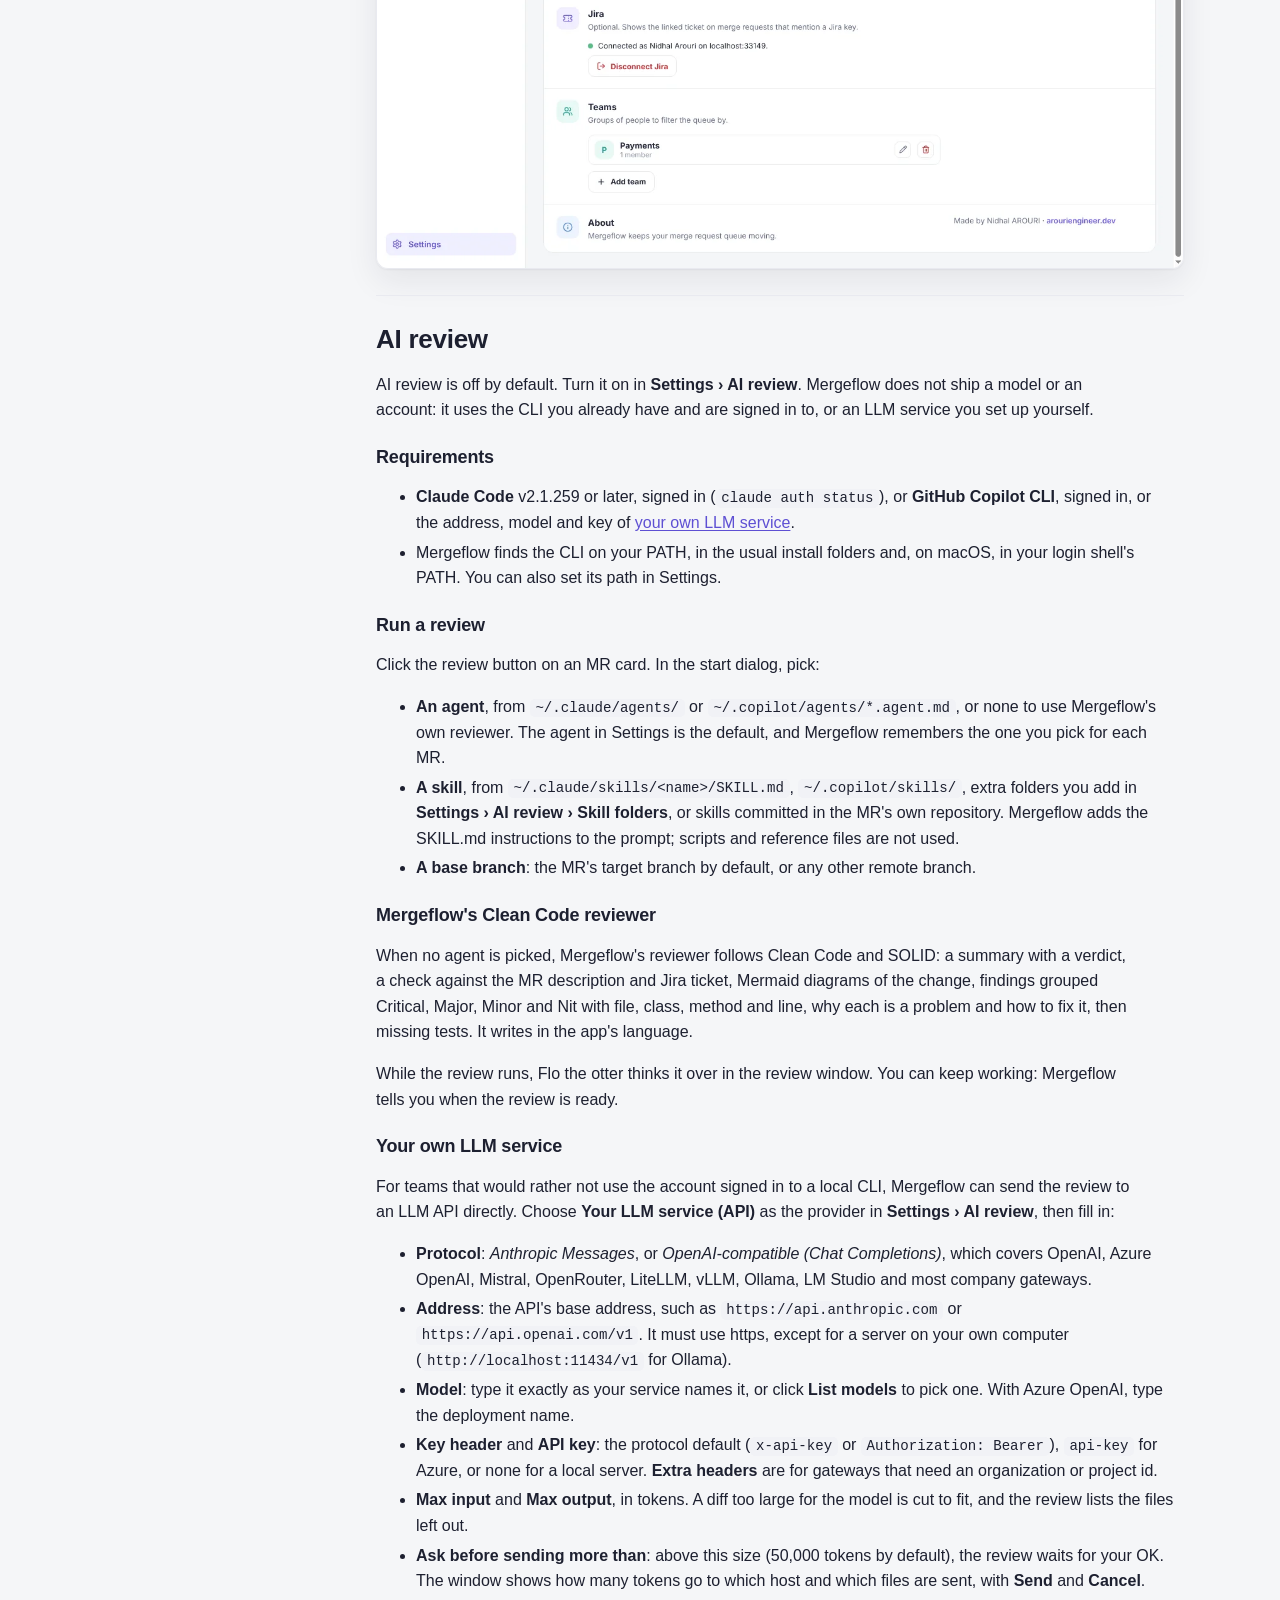
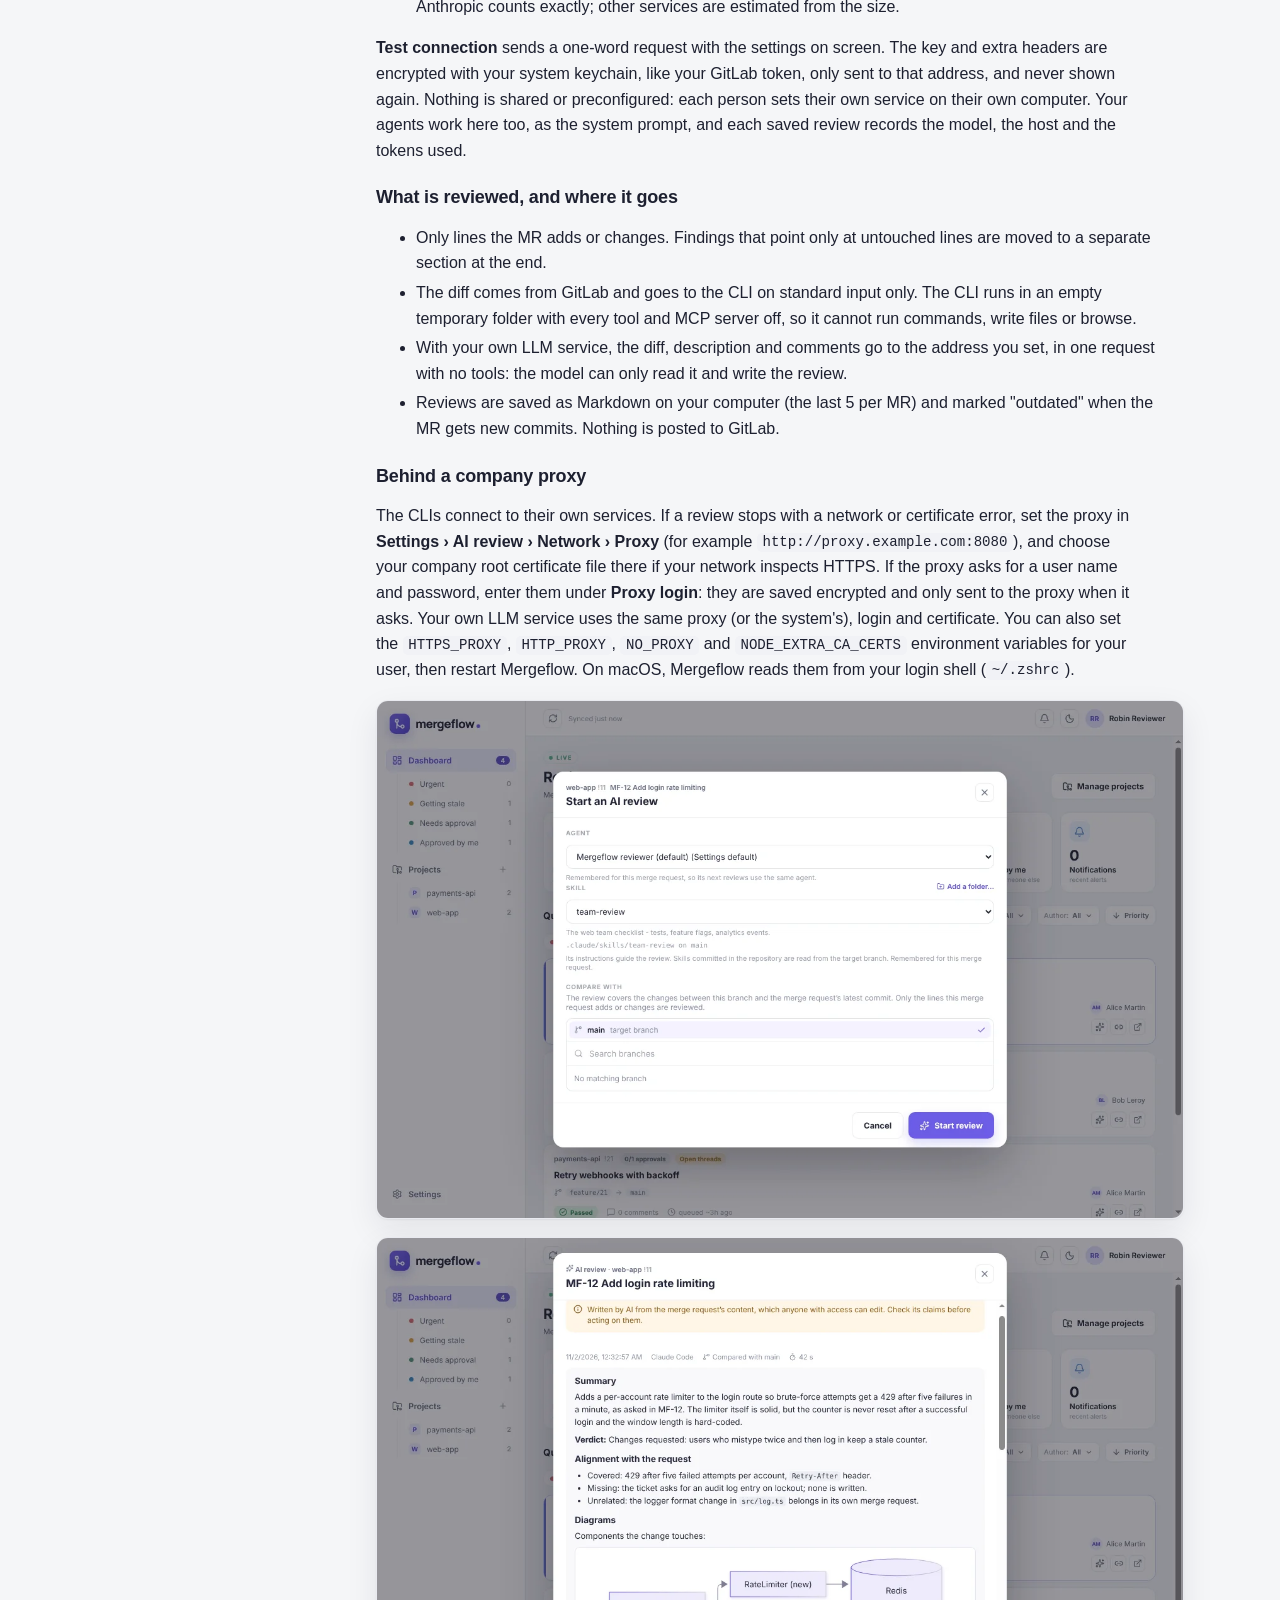
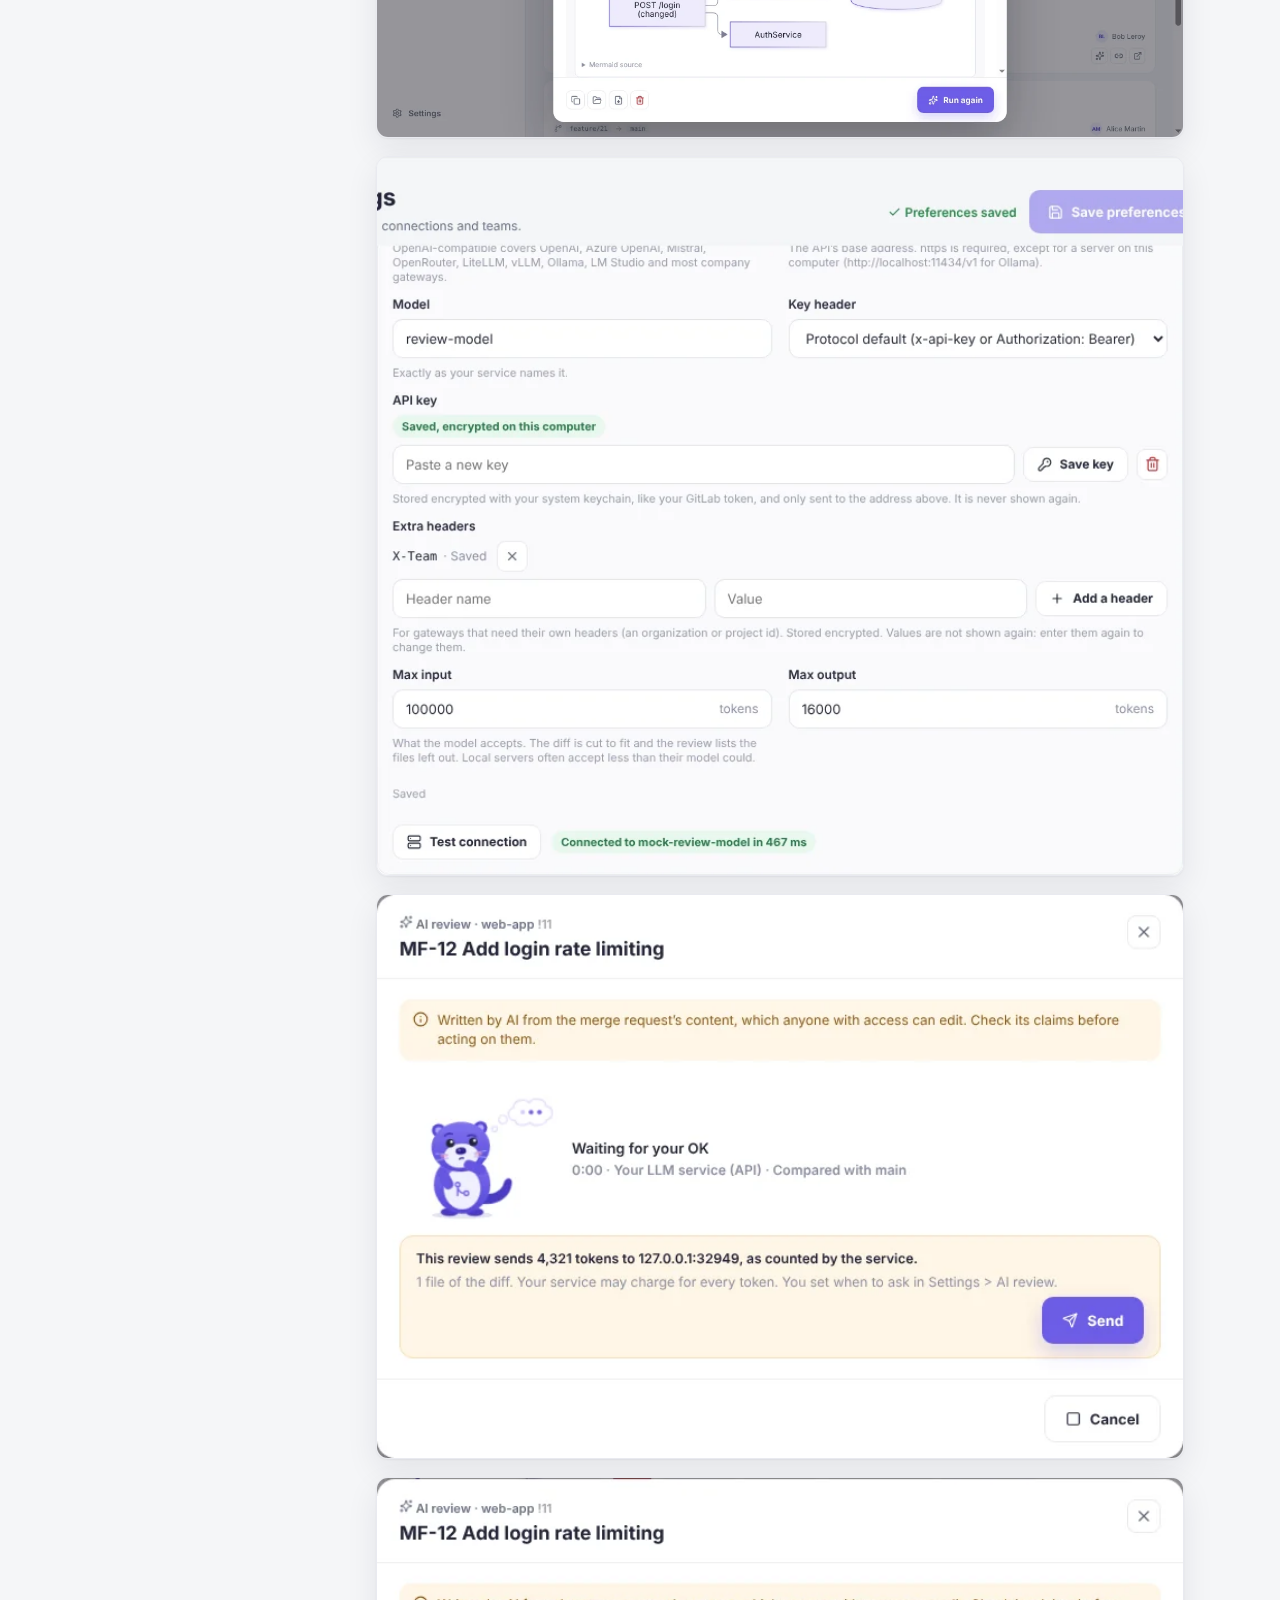
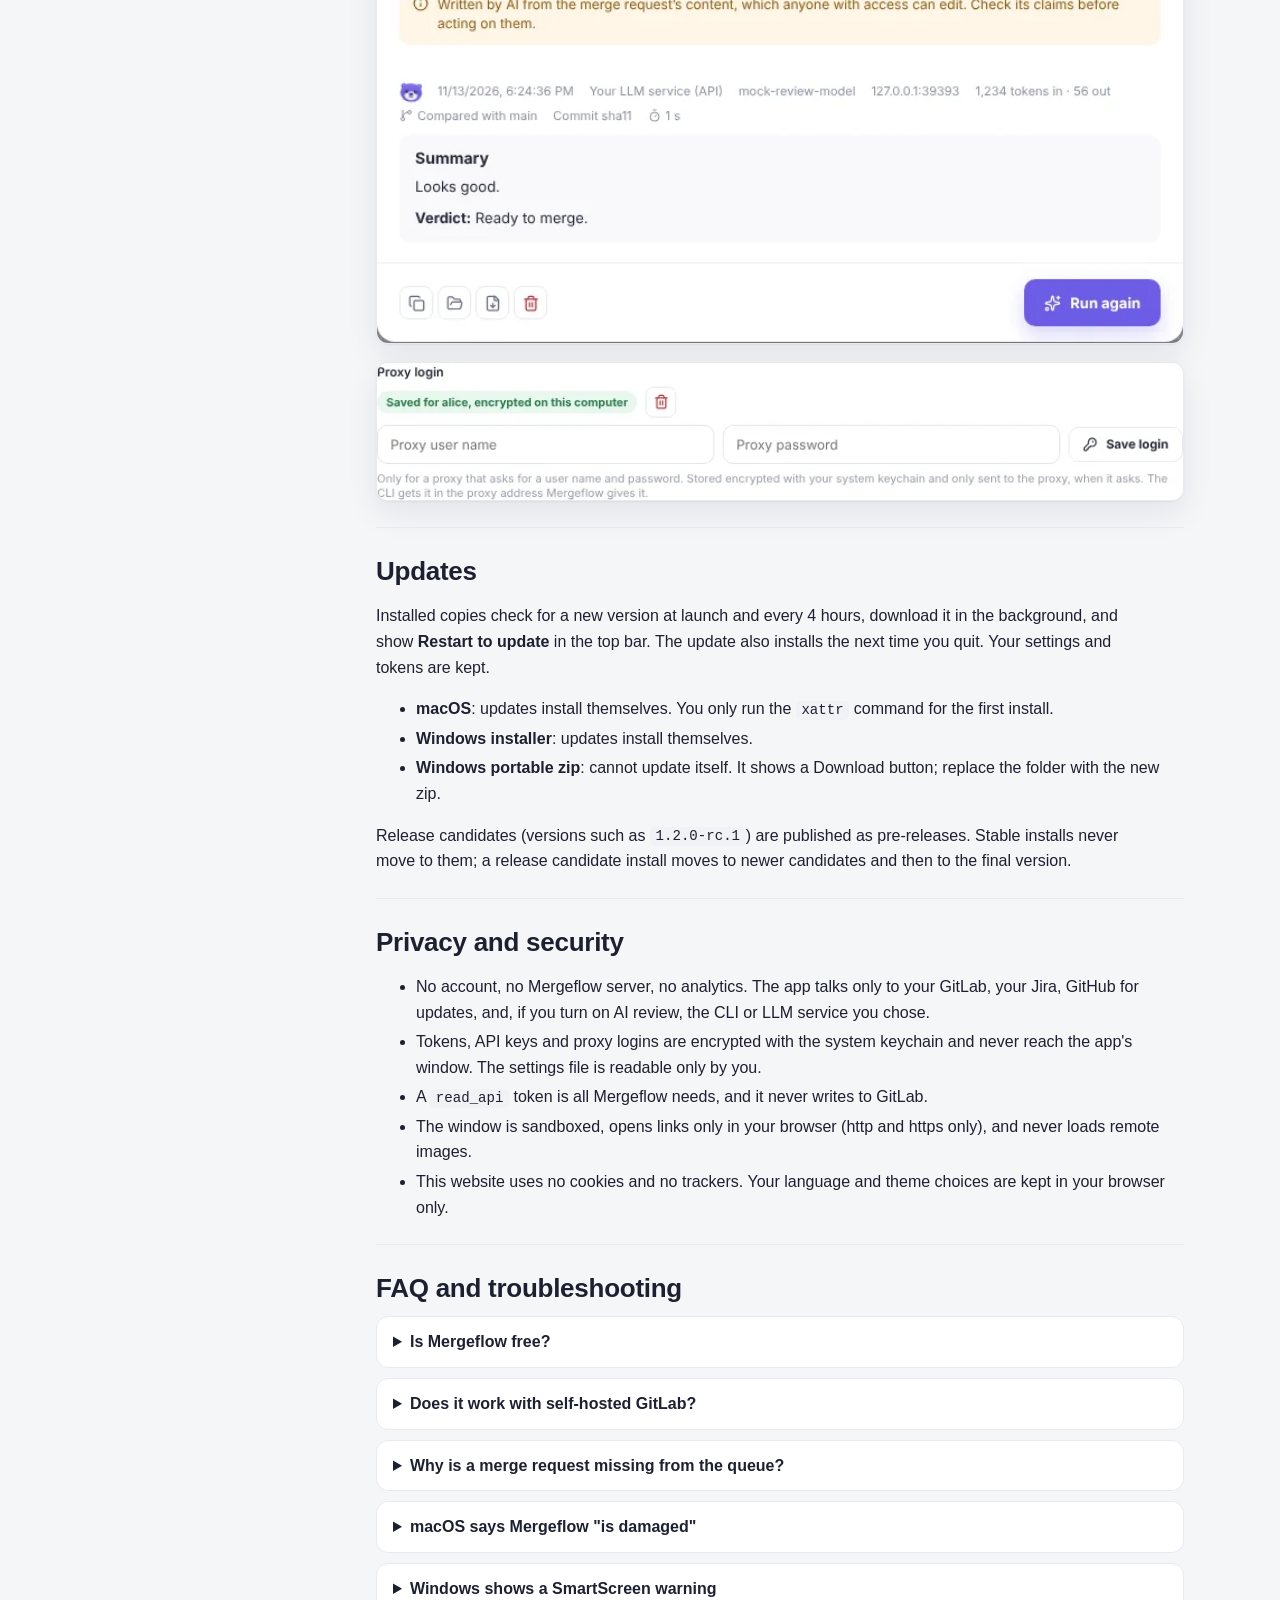
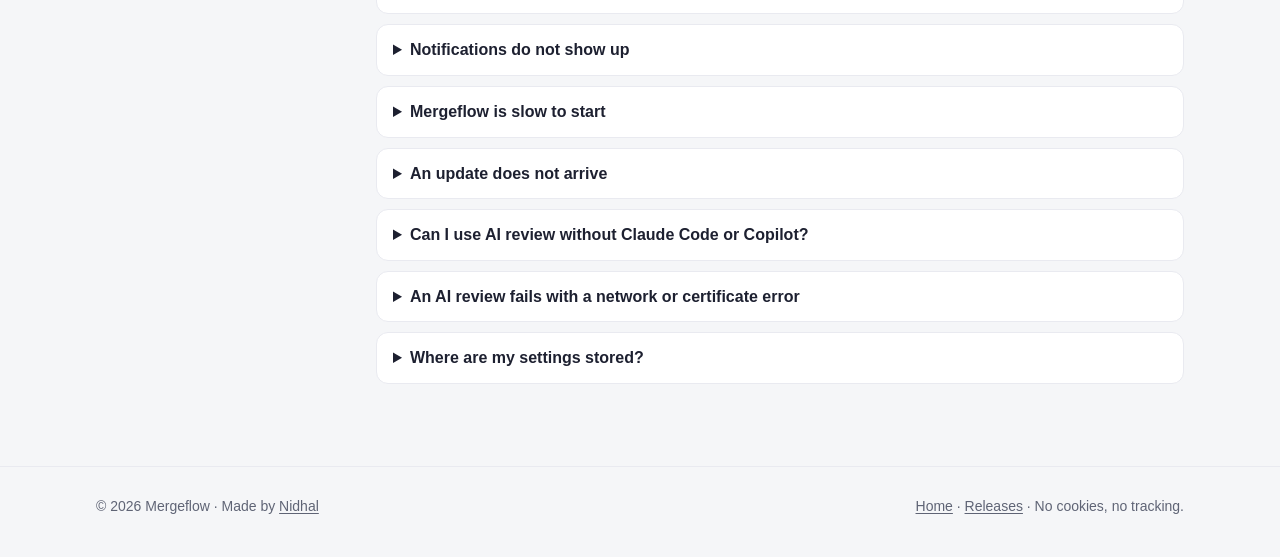
==== commit 2f5900e9: "Describe the LLM service review provider, proxy login, ready time from GitLab history and Flo on the" ====
--- a/site/docs.html
+++ b/site/docs.html
@@ -6,7 +6,7 @@
   <title>Mergeflow documentation</title>
   <meta name="title-en" content="Mergeflow documentation">
   <meta name="title-fr" content="Documentation de Mergeflow">
-  <meta name="description" content="How to install Mergeflow, connect GitLab and Jira, read the merge request queue, set up notifications, teams and AI review, and fix common problems.">
+  <meta name="description" content="How to install Mergeflow, connect GitLab and Jira, read the merge request queue, set up notifications, teams and AI review with your own CLI or LLM service, and fix common problems.">
   <meta name="color-scheme" content="light dark">
   <link rel="icon" href="assets/img/icon.svg" type="image/svg+xml">
   <link rel="icon" href="assets/img/icon.png" type="image/png">
@@ -143,20 +143,20 @@
         <p>The order is: urgent, then stale, then needs final approval, then severity label, then longest in the queue.</p>
         <ul>
           <li><strong>Urgent</strong>: the MR carries your urgent label (<code>urgent</code> by default).</li>
-          <li><strong>Stale</strong>: the MR has been in the queue longer than your threshold (24 hours by default). The clock starts when Mergeflow first sees the MR ready. For MRs already ready on the first sync, the last update time is used and shown with "~".</li>
+          <li><strong>Stale</strong>: the MR has been ready longer than your threshold (24 hours by default). The ready time comes from the MR's GitLab history, so everyone on the team sees the same clock: the latest of when the MR was created, marked ready, or got new commits. Comments, approvals and label changes do not restart it. When the history cannot be read, Mergeflow keeps the last known time, or uses the creation time and shows it with "~".</li>
           <li><strong>Approvals</strong>: when a project sets no required approvals (GitLab Free), Mergeflow assumes two.</li>
         </ul>
-        <p>Use the sidebar views (urgent, getting stale, needs approval, approved by me), the project, author and team filters, the sort control, or search with <kbd>Ctrl</kbd> <kbd>K</kbd> (<kbd>⌘</kbd> <kbd>K</kbd> on a Mac). The queue syncs every 3 minutes by default, and the refresh button syncs now.</p>
+        <p>Use the sidebar views (urgent, getting stale, needs approval, approved by me), the project, author and team filters, the sort control, or search with <kbd>Ctrl</kbd> <kbd>K</kbd> (<kbd>⌘</kbd> <kbd>K</kbd> on a Mac). The queue syncs every 3 minutes by default, and the refresh button syncs now. When nothing is waiting, Flo, the Mergeflow otter, waves at you.</p>
       </div>
       <div lang="fr">
         <p>Par défaut, le tableau de bord liste les merge requests ouvertes, hors brouillons, de vos projets que GitLab déclare fusionnables, ou qui n'attendent que des relecteurs : approbations manquantes, fils non résolus, modifications demandées, ou pipeline en cours. Les MR en conflit, à rebaser, au pipeline échoué ou bloquées par une règle restent hors de la file jusqu'à ce que l'auteur corrige. Vous pouvez choisir les états affichés dans <strong>Réglages &gt; Règles de la file</strong>, et <strong>Rétablir les valeurs par défaut</strong> remet ces règles. Les notifications « prête » ne partent que pour les MR que GitLab peut fusionner.</p>
         <p>L'ordre est : urgentes, puis en retard, puis dernière approbation attendue, puis label de gravité, puis ancienneté dans la file.</p>
         <ul>
           <li><strong>Urgente</strong> : la MR porte votre label d'urgence (<code>urgent</code> par défaut).</li>
-          <li><strong>En retard</strong> : la MR est dans la file depuis plus longtemps que votre seuil (24 heures par défaut). Le compteur part du moment où Mergeflow voit la MR prête. Pour les MR déjà prêtes à la première synchronisation, la date de dernière mise à jour sert d'estimation, affichée avec « ~ ».</li>
+          <li><strong>En retard</strong> : la MR est prête depuis plus longtemps que votre seuil (24 heures par défaut). L'heure « prête depuis » vient de l'historique GitLab de la MR, donc toute l'équipe voit le même compteur : le plus récent entre sa création, son passage en prête et ses derniers commits. Les commentaires, approbations et labels ne le remettent pas à zéro. Si l'historique est illisible, Mergeflow garde la dernière heure connue, ou prend la date de création et l'affiche avec « ~ ».</li>
           <li><strong>Approbations</strong> : quand un projet n'exige aucune approbation (GitLab Free), Mergeflow en suppose deux.</li>
         </ul>
-        <p>Utilisez les vues de la barre latérale (urgentes, bientôt en retard, à approuver, approuvées par moi), les filtres par projet, auteur et équipe, le tri, ou la recherche avec <kbd>Ctrl</kbd> <kbd>K</kbd> (<kbd>⌘</kbd> <kbd>K</kbd> sur Mac). La file se synchronise toutes les 3 minutes par défaut, et le bouton d'actualisation la synchronise tout de suite.</p>
+        <p>Utilisez les vues de la barre latérale (urgentes, bientôt en retard, à approuver, approuvées par moi), les filtres par projet, auteur et équipe, le tri, ou la recherche avec <kbd>Ctrl</kbd> <kbd>K</kbd> (<kbd>⌘</kbd> <kbd>K</kbd> sur Mac). La file se synchronise toutes les 3 minutes par défaut, et le bouton d'actualisation la synchronise tout de suite. Quand rien n'attend, Flo, la loutre de Mergeflow, vous fait signe.</p>
       </div>
       <figure>
         <img src="assets/img/sidebar.webp" width="1280" height="860" loading="lazy" alt="Dashboard with summary cards, filters and merge request cards">
@@ -187,6 +187,7 @@
             <tr><td><span lang="en">Resolved</span><span lang="fr">Résolu</span></td><td><span lang="en">A thread you started is resolved or reopened</span><span lang="fr">Un fil que vous avez ouvert est résolu ou rouvert</span></td></tr>
             <tr><td><span lang="en">Token expiring</span><span lang="fr">Jeton expirant</span></td><td><span lang="en">Your GitLab token expires within 7 days, then within 3 days</span><span lang="fr">Votre jeton GitLab expire dans 7 jours, puis dans 3 jours</span></td></tr>
             <tr><td><span lang="en">AI review ready</span><span lang="fr">Revue IA prête</span></td><td><span lang="en">A review finished while Mergeflow was in the background</span><span lang="fr">Une revue s'est terminée pendant que Mergeflow était en arrière-plan</span></td></tr>
+            <tr><td><span lang="en">AI review waiting for your OK</span><span lang="fr">Revue IA en attente de votre accord</span></td><td><span lang="en">A review for your LLM service is larger than your limit and waits for you to send it, while Mergeflow is in the background</span><span lang="fr">Une revue pour votre service LLM dépasse votre limite et attend que vous l'envoyiez, pendant que Mergeflow est en arrière-plan</span></td></tr>
           </tbody>
         </table>
       </div>
@@ -256,10 +257,10 @@
     <section id="ai-review">
       <h2><span lang="en">AI review</span><span lang="fr">Revue IA</span></h2>
       <div lang="en">
-        <p>AI review is off by default. Turn it on in <strong>Settings › AI review</strong>. Mergeflow does not ship a model or an account: it uses the CLI you already have and are signed in to.</p>
+        <p>AI review is off by default. Turn it on in <strong>Settings › AI review</strong>. Mergeflow does not ship a model or an account: it uses the CLI you already have and are signed in to, or an LLM service you set up yourself.</p>
         <h3>Requirements</h3>
         <ul>
-          <li><strong>Claude Code</strong> v2.1.259 or later, signed in (<code>claude auth status</code>), or <strong>GitHub Copilot CLI</strong>, signed in.</li>
+          <li><strong>Claude Code</strong> v2.1.259 or later, signed in (<code>claude auth status</code>), or <strong>GitHub Copilot CLI</strong>, signed in, or the address, model and key of <a href="#llm-api">your own LLM service</a>.</li>
           <li>Mergeflow finds the CLI on your PATH, in the usual install folders and, on macOS, in your login shell's PATH. You can also set its path in Settings.</li>
         </ul>
         <h3>Run a review</h3>
@@ -271,20 +272,33 @@
         </ul>
         <h3>Mergeflow's Clean Code reviewer</h3>
         <p>When no agent is picked, Mergeflow's reviewer follows Clean Code and SOLID: a summary with a verdict, a check against the MR description and Jira ticket, Mermaid diagrams of the change, findings grouped Critical, Major, Minor and Nit with file, class, method and line, why each is a problem and how to fix it, then missing tests. It writes in the app's language.</p>
+        <p>While the review runs, Flo the otter thinks it over in the review window. You can keep working: Mergeflow tells you when the review is ready.</p>
+        <h3 id="llm-api">Your own LLM service</h3>
+        <p>For teams that would rather not use the account signed in to a local CLI, Mergeflow can send the review to an LLM API directly. Choose <strong>Your LLM service (API)</strong> as the provider in <strong>Settings › AI review</strong>, then fill in:</p>
+        <ul>
+          <li><strong>Protocol</strong>: <em>Anthropic Messages</em>, or <em>OpenAI-compatible (Chat Completions)</em>, which covers OpenAI, Azure OpenAI, Mistral, OpenRouter, LiteLLM, vLLM, Ollama, LM Studio and most company gateways.</li>
+          <li><strong>Address</strong>: the API's base address, such as <code>https://api.anthropic.com</code> or <code>https://api.openai.com/v1</code>. It must use https, except for a server on your own computer (<code>http://localhost:11434/v1</code> for Ollama).</li>
+          <li><strong>Model</strong>: type it exactly as your service names it, or click <strong>List models</strong> to pick one. With Azure OpenAI, type the deployment name.</li>
+          <li><strong>Key header</strong> and <strong>API key</strong>: the protocol default (<code>x-api-key</code> or <code>Authorization: Bearer</code>), <code>api-key</code> for Azure, or none for a local server. <strong>Extra headers</strong> are for gateways that need an organization or project id.</li>
+          <li><strong>Max input</strong> and <strong>Max output</strong>, in tokens. A diff too large for the model is cut to fit, and the review lists the files left out.</li>
+          <li><strong>Ask before sending more than</strong>: above this size (50,000 tokens by default), the review waits for your OK. The window shows how many tokens go to which host and which files are sent, with <strong>Send</strong> and <strong>Cancel</strong>. Anthropic counts exactly; other services are estimated from the size.</li>
+        </ul>
+        <p><strong>Test connection</strong> sends a one-word request with the settings on screen. The key and extra headers are encrypted with your system keychain, like your GitLab token, only sent to that address, and never shown again. Nothing is shared or preconfigured: each person sets their own service on their own computer. Your agents work here too, as the system prompt, and each saved review records the model, the host and the tokens used.</p>
         <h3>What is reviewed, and where it goes</h3>
         <ul>
           <li>Only lines the MR adds or changes. Findings that point only at untouched lines are moved to a separate section at the end.</li>
           <li>The diff comes from GitLab and goes to the CLI on standard input only. The CLI runs in an empty temporary folder with every tool and MCP server off, so it cannot run commands, write files or browse.</li>
+          <li>With your own LLM service, the diff, description and comments go to the address you set, in one request with no tools: the model can only read it and write the review.</li>
           <li>Reviews are saved as Markdown on your computer (the last 5 per MR) and marked "outdated" when the MR gets new commits. Nothing is posted to GitLab.</li>
         </ul>
         <h3 id="proxy">Behind a company proxy</h3>
-        <p>The CLIs connect to their own services. If a review stops with a network or certificate error, set the proxy in <strong>Settings › AI review › Network › Proxy</strong> (for example <code>http://proxy.example.com:8080</code>), and choose your company root certificate file there if your network inspects HTTPS. You can also set the <code>HTTPS_PROXY</code>, <code>HTTP_PROXY</code>, <code>NO_PROXY</code> and <code>NODE_EXTRA_CA_CERTS</code> environment variables for your user, then restart Mergeflow. On macOS, Mergeflow reads them from your login shell (<code>~/.zshrc</code>).</p>
-      </div>
-      <div lang="fr">
-        <p>La revue IA est désactivée par défaut. Activez-la dans <strong>Réglages › Revue IA</strong>. Mergeflow ne fournit ni modèle ni compte : il utilise la CLI que vous avez déjà, et à laquelle vous êtes connecté.</p>
+        <p>The CLIs connect to their own services. If a review stops with a network or certificate error, set the proxy in <strong>Settings › AI review › Network › Proxy</strong> (for example <code>http://proxy.example.com:8080</code>), and choose your company root certificate file there if your network inspects HTTPS. If the proxy asks for a user name and password, enter them under <strong>Proxy login</strong>: they are saved encrypted and only sent to the proxy when it asks. Your own LLM service uses the same proxy (or the system's), login and certificate. You can also set the <code>HTTPS_PROXY</code>, <code>HTTP_PROXY</code>, <code>NO_PROXY</code> and <code>NODE_EXTRA_CA_CERTS</code> environment variables for your user, then restart Mergeflow. On macOS, Mergeflow reads them from your login shell (<code>~/.zshrc</code>).</p>
+      </div>
+      <div lang="fr">
+        <p>La revue IA est désactivée par défaut. Activez-la dans <strong>Réglages › Revue IA</strong>. Mergeflow ne fournit ni modèle ni compte : il utilise la CLI que vous avez déjà, et à laquelle vous êtes connecté, ou un service LLM que vous configurez vous-même.</p>
         <h3>Prérequis</h3>
         <ul>
-          <li><strong>Claude Code</strong> v2.1.259 ou plus récent, connecté (<code>claude auth status</code>), ou <strong>GitHub Copilot CLI</strong>, connecté.</li>
+          <li><strong>Claude Code</strong> v2.1.259 ou plus récent, connecté (<code>claude auth status</code>), ou <strong>GitHub Copilot CLI</strong>, connecté, ou l'adresse, le modèle et la clé de <a href="#llm-api-fr">votre propre service LLM</a>.</li>
           <li>Mergeflow trouve la CLI dans le PATH, dans les dossiers d'installation habituels et, sur macOS, dans le PATH de votre shell de connexion. Vous pouvez aussi indiquer son chemin dans les Réglages.</li>
         </ul>
         <h3>Lancer une revue</h3>
@@ -296,20 +310,49 @@
         </ul>
         <h3>Le relecteur Clean Code de Mergeflow</h3>
         <p>Sans agent, le relecteur de Mergeflow suit Clean Code et SOLID : un résumé avec un verdict, une vérification par rapport à la description de la MR et au ticket Jira, des diagrammes Mermaid du changement, des remarques classées Critical, Major, Minor et Nit avec fichier, classe, méthode et ligne, pourquoi c'est un problème et comment le corriger, puis les tests manquants. Il écrit dans la langue de l'application.</p>
+        <p>Pendant la revue, Flo la loutre réfléchit dans la fenêtre de revue. Vous pouvez continuer à travailler : Mergeflow vous prévient quand la revue est prête.</p>
+        <h3 id="llm-api-fr">Votre propre service LLM</h3>
+        <p>Pour les équipes qui préfèrent ne pas utiliser le compte connecté à une CLI locale, Mergeflow peut envoyer la revue directement à une API de LLM. Choisissez <strong>Votre service LLM (API)</strong> comme fournisseur dans <strong>Réglages › Revue IA</strong>, puis renseignez :</p>
+        <ul>
+          <li><strong>Protocole</strong> : <em>Anthropic Messages</em>, ou <em>Compatible OpenAI (Chat Completions)</em>, qui couvre OpenAI, Azure OpenAI, Mistral, OpenRouter, LiteLLM, vLLM, Ollama, LM Studio et la plupart des passerelles d'entreprise.</li>
+          <li><strong>Adresse</strong> : l'adresse de base de l'API, comme <code>https://api.anthropic.com</code> ou <code>https://api.openai.com/v1</code>. Elle doit être en https, sauf pour un serveur sur votre ordinateur (<code>http://localhost:11434/v1</code> pour Ollama).</li>
+          <li><strong>Modèle</strong> : saisissez-le exactement comme votre service le nomme, ou cliquez sur <strong>Lister les modèles</strong> pour en choisir un. Avec Azure OpenAI, saisissez le nom du déploiement.</li>
+          <li><strong>En-tête de la clé</strong> et <strong>Clé d'API</strong> : celui du protocole (<code>x-api-key</code> ou <code>Authorization: Bearer</code>), <code>api-key</code> pour Azure, ou aucun pour un serveur local. Les <strong>en-têtes supplémentaires</strong> servent aux passerelles qui demandent un identifiant d'organisation ou de projet.</li>
+          <li><strong>Entrée max</strong> et <strong>Sortie max</strong>, en tokens. Un diff trop grand pour le modèle est coupé, et la revue liste les fichiers laissés de côté.</li>
+          <li><strong>Demander avant d'envoyer plus de</strong> : au-delà de cette taille (50 000 tokens par défaut), la revue attend votre accord. La fenêtre indique combien de tokens partent vers quel hôte et quels fichiers sont envoyés, avec <strong>Envoyer</strong> et <strong>Annuler</strong>. Anthropic compte exactement ; pour les autres services, c'est une estimation d'après la taille.</li>
+        </ul>
+        <p><strong>Tester la connexion</strong> envoie une requête d'un mot avec les réglages affichés. La clé et les en-têtes supplémentaires sont chiffrés avec le trousseau du système, comme votre jeton GitLab, envoyés seulement à cette adresse, et jamais réaffichés. Rien n'est partagé ni préconfiguré : chacun règle son propre service sur son ordinateur. Vos agents fonctionnent aussi, comme prompt système, et chaque revue enregistrée indique le modèle, l'hôte et les tokens utilisés.</p>
         <h3>Ce qui est relu, et où ça va</h3>
         <ul>
           <li>Seulement les lignes ajoutées ou modifiées par la MR. Les remarques qui ne visent que des lignes inchangées sont déplacées dans une section à part, à la fin.</li>
           <li>Le diff vient de GitLab et n'est transmis à la CLI que par l'entrée standard. La CLI tourne dans un dossier temporaire vide, sans aucun outil ni serveur MCP : elle ne peut ni lancer de commande, ni écrire de fichier, ni naviguer.</li>
+          <li>Avec votre propre service LLM, le diff, la description et les commentaires partent vers l'adresse choisie, en une seule requête sans outils : le modèle peut seulement les lire et écrire la revue.</li>
           <li>Les revues sont enregistrées en Markdown sur votre ordinateur (les 5 dernières par MR) et marquées « obsolètes » quand la MR reçoit de nouveaux commits. Rien n'est publié dans GitLab.</li>
         </ul>
         <h3>Derrière un proxy d'entreprise</h3>
-        <p>Les CLI se connectent à leurs propres services. Si une revue s'arrête sur une erreur réseau ou de certificat, indiquez le proxy dans <strong>Réglages › Revue IA › Réseau › Proxy</strong> (par exemple <code>http://proxy.example.com:8080</code>), et choisissez-y le fichier du certificat racine de l'entreprise si votre réseau inspecte le HTTPS. Vous pouvez aussi définir les variables d'environnement utilisateur <code>HTTPS_PROXY</code>, <code>HTTP_PROXY</code>, <code>NO_PROXY</code> et <code>NODE_EXTRA_CA_CERTS</code>, puis redémarrer Mergeflow. Sur macOS, Mergeflow les lit dans votre shell de connexion (<code>~/.zshrc</code>).</p>
+        <p>Les CLI se connectent à leurs propres services. Si une revue s'arrête sur une erreur réseau ou de certificat, indiquez le proxy dans <strong>Réglages › Revue IA › Réseau › Proxy</strong> (par exemple <code>http://proxy.example.com:8080</code>), et choisissez-y le fichier du certificat racine de l'entreprise si votre réseau inspecte le HTTPS. Si le proxy demande un nom d'utilisateur et un mot de passe, saisissez-les dans <strong>Identifiant du proxy</strong> : ils sont chiffrés et envoyés seulement au proxy, quand il les demande. Votre propre service LLM utilise le même proxy (ou celui du système), le même identifiant et le même certificat. Vous pouvez aussi définir les variables d'environnement utilisateur <code>HTTPS_PROXY</code>, <code>HTTP_PROXY</code>, <code>NO_PROXY</code> et <code>NODE_EXTRA_CA_CERTS</code>, puis redémarrer Mergeflow. Sur macOS, Mergeflow les lit dans votre shell de connexion (<code>~/.zshrc</code>).</p>
       </div>
       <figure>
         <img src="assets/img/ai-start.webp" width="1280" height="820" loading="lazy" alt="Start review dialog with agent, skill and base branch">
       </figure>
       <figure>
         <img src="assets/img/review-diagrams.webp" width="1280" height="793" loading="lazy" alt="A review with Mermaid diagrams of the change">
+      </figure>
+      <figure>
+        <img class="shot-light" src="assets/img/llm-settings-light.webp" width="781" height="696" loading="lazy" alt="Settings for your own LLM service: model, key header, API key, extra headers, token limits and Test connection">
+        <img class="shot-dark" src="assets/img/llm-settings-dark.webp" width="781" height="696" loading="lazy" alt="Settings for your own LLM service, dark theme">
+      </figure>
+      <figure>
+        <img class="shot-light" src="assets/img/llm-confirm-light.webp" width="720" height="503" loading="lazy" alt="A large review waiting for your OK, with the token count, the host and Send">
+        <img class="shot-dark" src="assets/img/llm-confirm-dark.webp" width="720" height="503" loading="lazy" alt="A large review waiting for your OK, dark theme">
+      </figure>
+      <figure>
+        <img class="shot-light" src="assets/img/llm-review-light.webp" width="720" height="415" loading="lazy" alt="A review by your LLM service, with the model, host and tokens used">
+        <img class="shot-dark" src="assets/img/llm-review-dark.webp" width="720" height="415" loading="lazy" alt="A review by your LLM service, dark theme">
+      </figure>
+      <figure>
+        <img class="shot-light" src="assets/img/proxy-login-light.webp" width="781" height="133" loading="lazy" alt="Proxy login fields in Settings, AI review, Network">
+        <img class="shot-dark" src="assets/img/proxy-login-dark.webp" width="781" height="133" loading="lazy" alt="Proxy login fields, dark theme">
       </figure>
     </section>
 
@@ -341,8 +384,8 @@
       <h2><span lang="en">Privacy and security</span><span lang="fr">Confidentialité et sécurité</span></h2>
       <div lang="en">
         <ul>
-          <li>No account, no Mergeflow server, no analytics. The app talks only to your GitLab, your Jira, GitHub for updates, and, if you turn on AI review, the CLI you chose.</li>
-          <li>Tokens are encrypted with the system keychain and never reach the app's window. The settings file is readable only by you.</li>
+          <li>No account, no Mergeflow server, no analytics. The app talks only to your GitLab, your Jira, GitHub for updates, and, if you turn on AI review, the CLI or LLM service you chose.</li>
+          <li>Tokens, API keys and proxy logins are encrypted with the system keychain and never reach the app's window. The settings file is readable only by you.</li>
           <li>A <code>read_api</code> token is all Mergeflow needs, and it never writes to GitLab.</li>
           <li>The window is sandboxed, opens links only in your browser (http and https only), and never loads remote images.</li>
           <li>This website uses no cookies and no trackers. Your language and theme choices are kept in your browser only.</li>
@@ -350,8 +393,8 @@
       </div>
       <div lang="fr">
         <ul>
-          <li>Pas de compte, pas de serveur Mergeflow, pas de statistiques. L'application ne parle qu'à votre GitLab, votre Jira, GitHub pour les mises à jour et, si vous activez la revue IA, la CLI choisie.</li>
-          <li>Les jetons sont chiffrés avec le trousseau du système et n'atteignent jamais la fenêtre de l'application. Le fichier de réglages n'est lisible que par vous.</li>
+          <li>Pas de compte, pas de serveur Mergeflow, pas de statistiques. L'application ne parle qu'à votre GitLab, votre Jira, GitHub pour les mises à jour et, si vous activez la revue IA, la CLI ou le service LLM choisi.</li>
+          <li>Les jetons, clés d'API et identifiants de proxy sont chiffrés avec le trousseau du système et n'atteignent jamais la fenêtre de l'application. Le fichier de réglages n'est lisible que par vous.</li>
           <li>Un jeton <code>read_api</code> suffit, et Mergeflow n'écrit jamais dans GitLab.</li>
           <li>La fenêtre est isolée (sandbox), n'ouvre les liens que dans votre navigateur (http et https seulement) et ne charge jamais d'image distante.</li>
           <li>Ce site n'utilise ni cookies ni traceurs. Vos choix de langue et de thème restent dans votre navigateur.</li>
@@ -387,8 +430,11 @@
       <details lang="en"><summary>An update does not arrive</summary><p>Updates are checked at launch and every 4 hours. The portable Windows zip never updates itself. The updater writes to <code>updater.log</code> in the same logs folder.</p></details>
       <details lang="fr"><summary>Une mise à jour n'arrive pas</summary><p>Les mises à jour sont vérifiées au lancement et toutes les 4 heures. Le zip portable Windows ne se met jamais à jour. Le programme de mise à jour écrit dans <code>updater.log</code>, dans le même dossier de journaux.</p></details>
 
-      <details lang="en"><summary>An AI review fails with a network or certificate error</summary><p>Your network probably needs a proxy or inspects HTTPS. See <a href="#proxy">Behind a company proxy</a>.</p></details>
-      <details lang="fr"><summary>Une revue IA échoue sur une erreur réseau ou de certificat</summary><p>Votre réseau a sans doute besoin d'un proxy ou inspecte le HTTPS. Voir la partie proxy de la section <a href="#ai-review">Revue IA</a>.</p></details>
+      <details lang="en"><summary>Can I use AI review without Claude Code or Copilot?</summary><p>Yes. Set up your own LLM service, such as your company's OpenAI-compatible gateway, Azure OpenAI, the Anthropic API or a local Ollama. See <a href="#llm-api">Your own LLM service</a>.</p></details>
+      <details lang="fr"><summary>Puis-je utiliser la revue IA sans Claude Code ni Copilot ?</summary><p>Oui. Configurez votre propre service LLM, comme la passerelle compatible OpenAI de votre entreprise, Azure OpenAI, l'API d'Anthropic ou un Ollama local. Voir <a href="#llm-api-fr">Votre propre service LLM</a>.</p></details>
+
+      <details lang="en"><summary>An AI review fails with a network or certificate error</summary><p>Your network probably needs a proxy or inspects HTTPS. If the error says the proxy asks for a login, enter it under Proxy login. See <a href="#proxy">Behind a company proxy</a>.</p></details>
+      <details lang="fr"><summary>Une revue IA échoue sur une erreur réseau ou de certificat</summary><p>Votre réseau a sans doute besoin d'un proxy ou inspecte le HTTPS. Si l'erreur dit que le proxy demande un identifiant, saisissez-le dans Identifiant du proxy. Voir la partie proxy de la section <a href="#ai-review">Revue IA</a>.</p></details>
 
       <details lang="en"><summary>Where are my settings stored?</summary><p>In <code>~/Library/Application Support/Mergeflow</code> on macOS and <code>%APPDATA%\Mergeflow</code> on Windows. Tokens in that folder are encrypted. Uninstalling the app keeps it; delete the folder to start fresh.</p></details>
       <details lang="fr"><summary>Où sont enregistrés mes réglages ?</summary><p>Dans <code>~/Library/Application Support/Mergeflow</code> sur macOS et <code>%APPDATA%\Mergeflow</code> sous Windows. Les jetons y sont chiffrés. Désinstaller l'application garde ce dossier ; supprimez-le pour repartir de zéro.</p></details>
--- a/site/assets/site.css
+++ b/site/assets/site.css
@@ -279,3 +279,12 @@
   .nav { gap: 10px; }
   .nav a { font-size: 14px; }
 }
+
+/* Screenshots taken in both themes: show the one that matches the page. */
+.shot-dark { display: none !important; }
+:root[data-theme="dark"] .shot-dark { display: block !important; }
+:root[data-theme="dark"] .shot-light { display: none !important; }
+@media (prefers-color-scheme: dark) {
+  :root:not([data-theme="light"]) .shot-dark { display: block !important; }
+  :root:not([data-theme="light"]) .shot-light { display: none !important; }
+}
